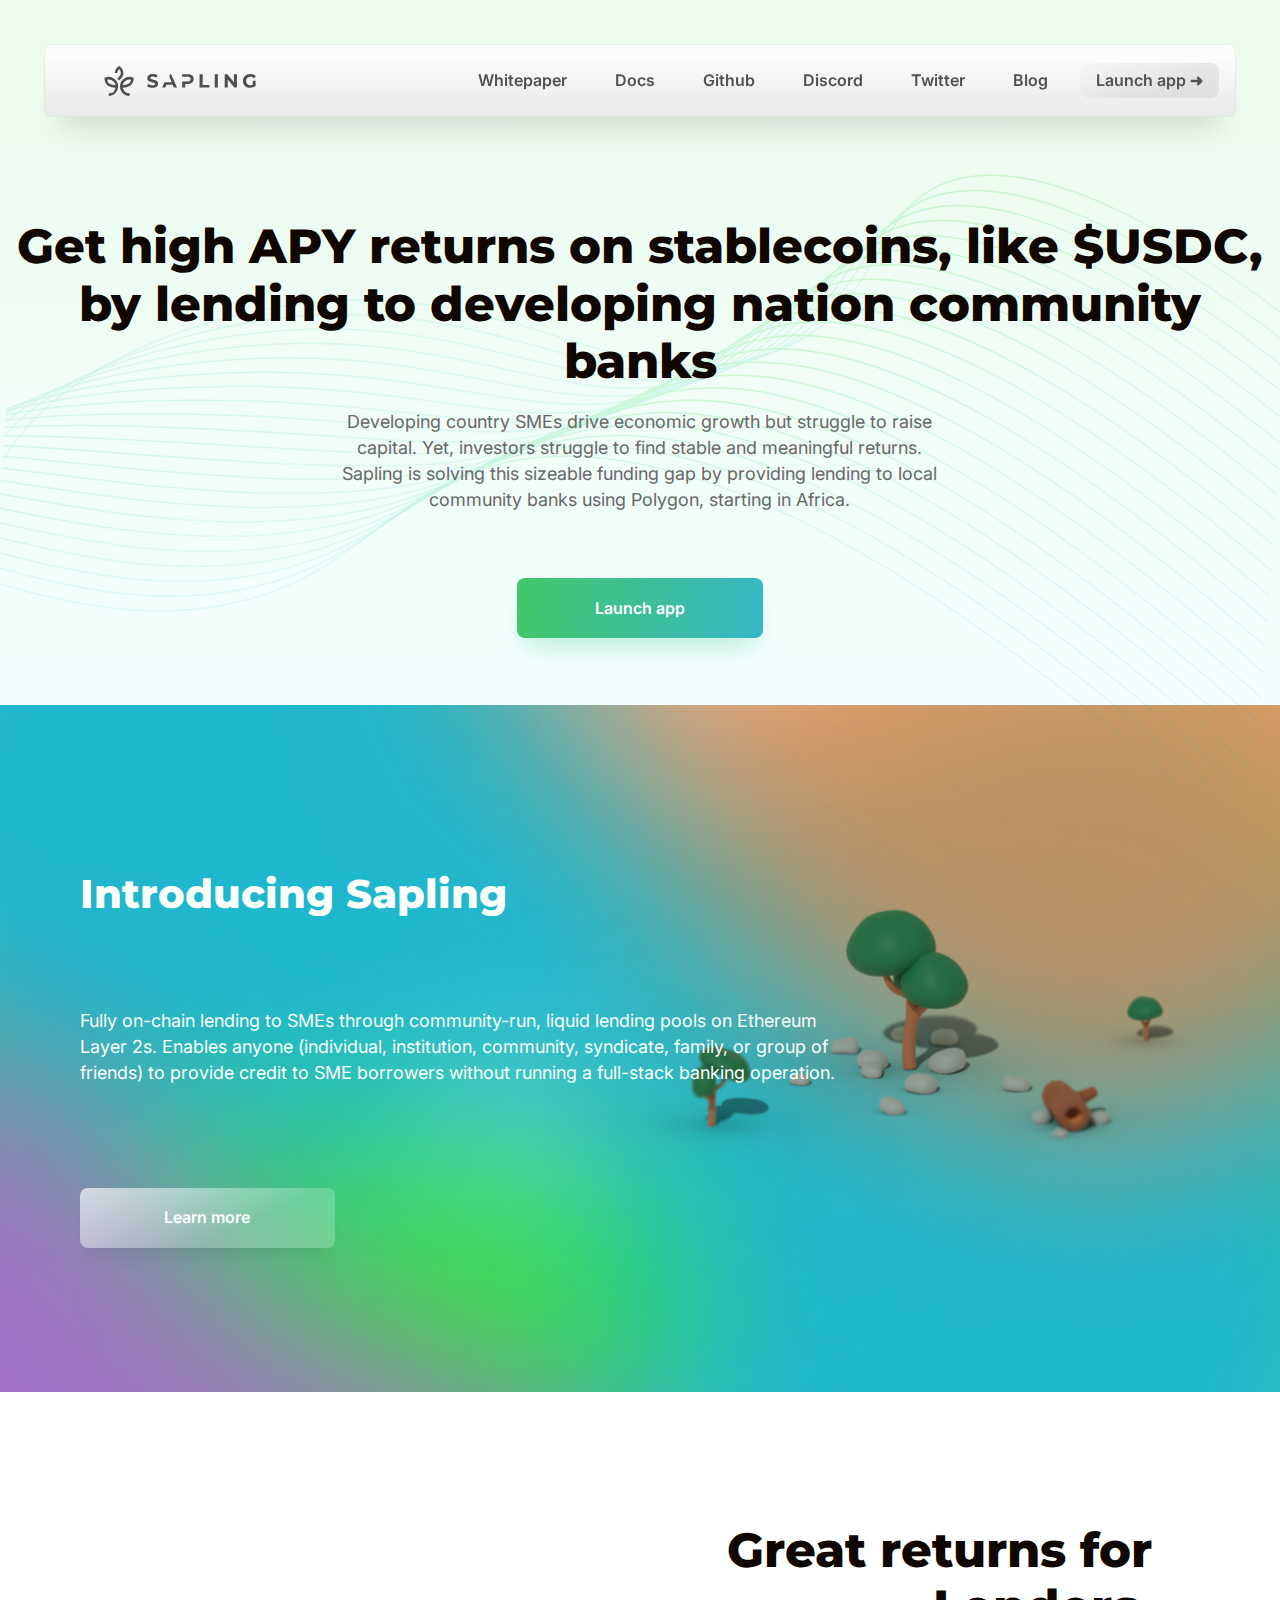
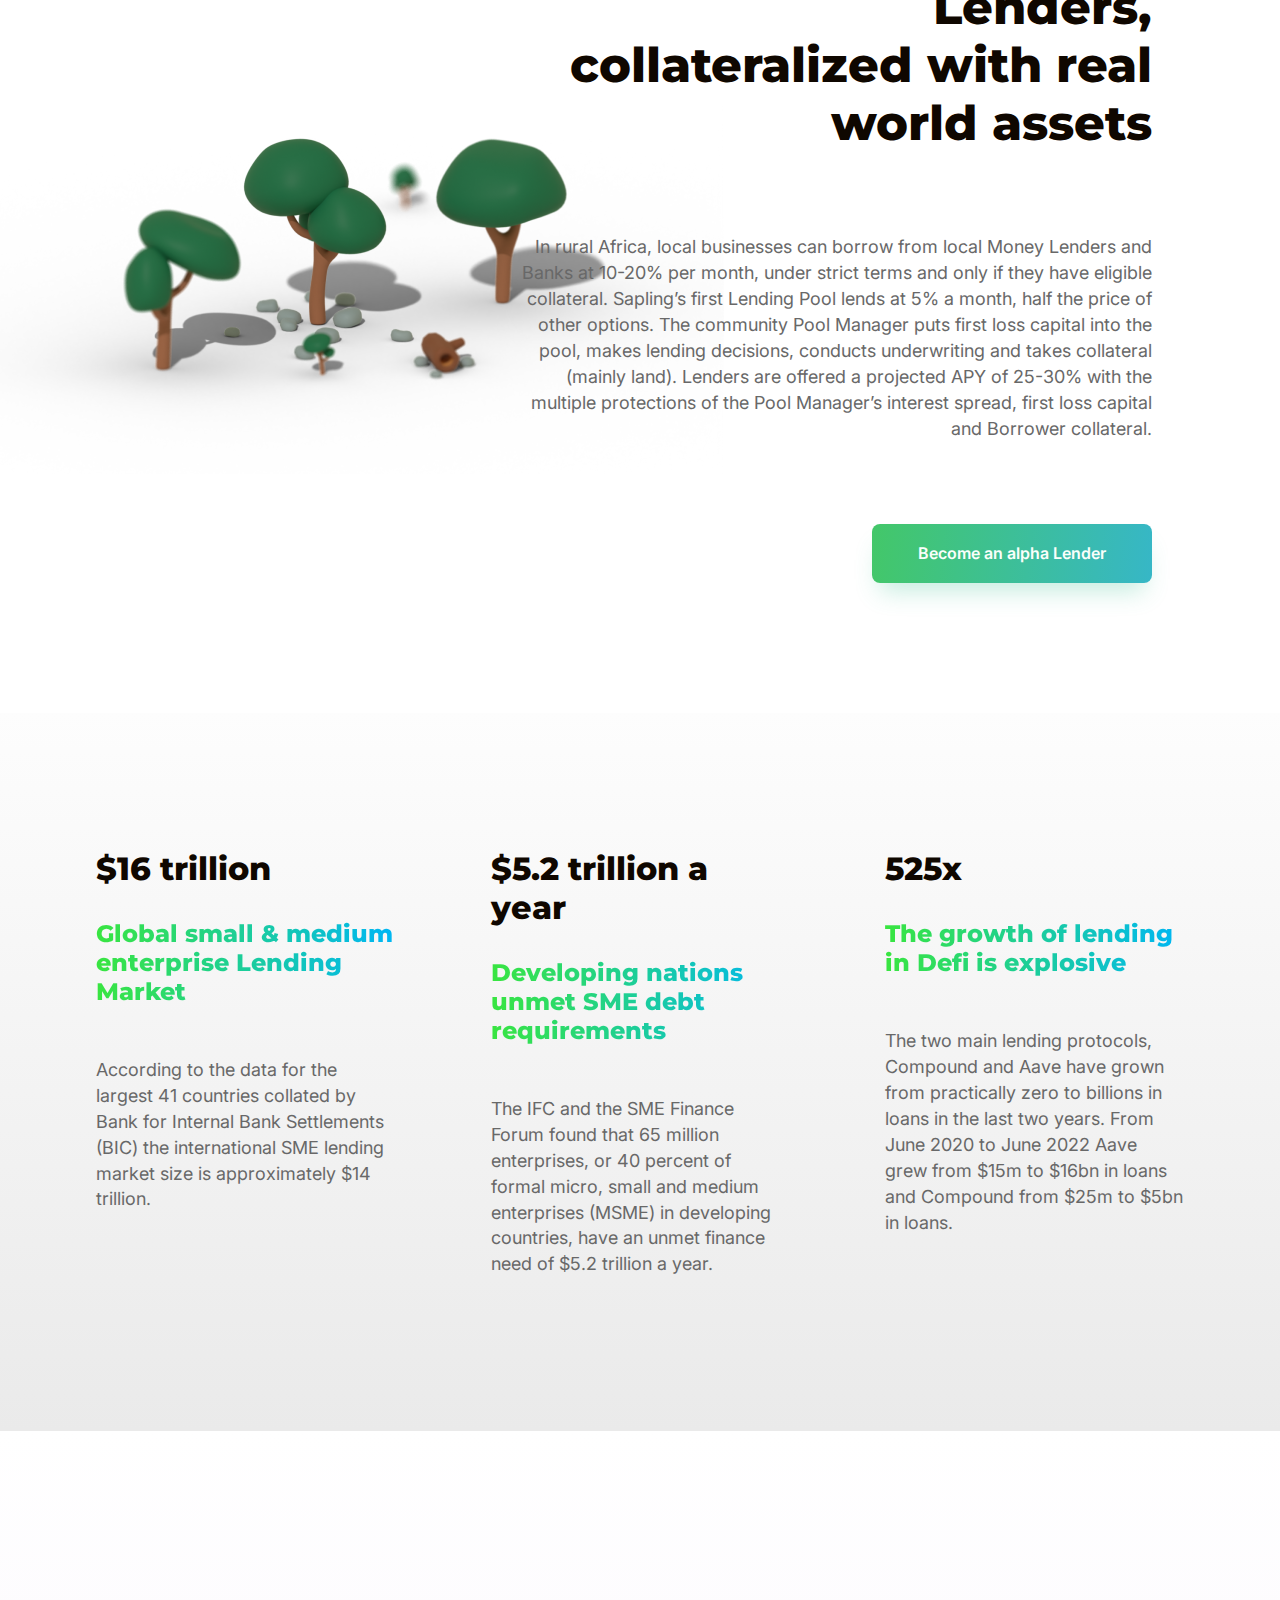
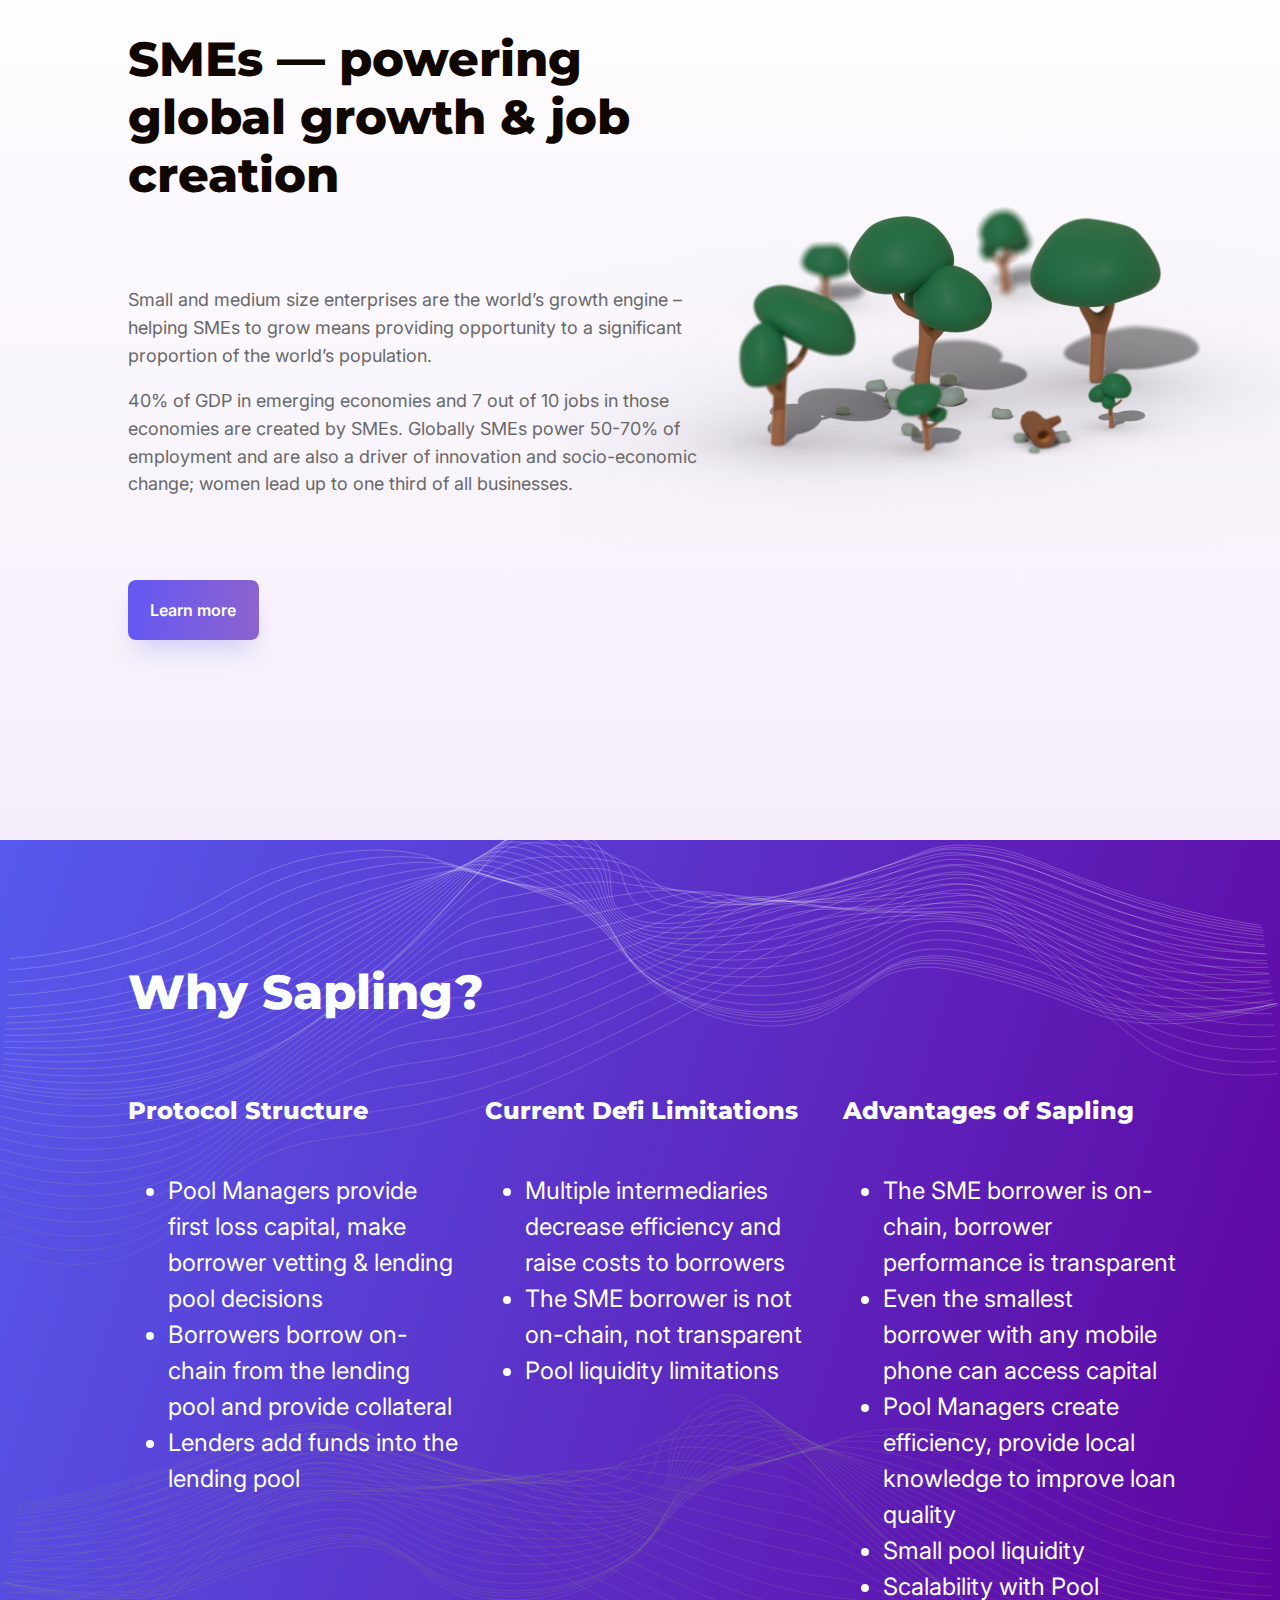
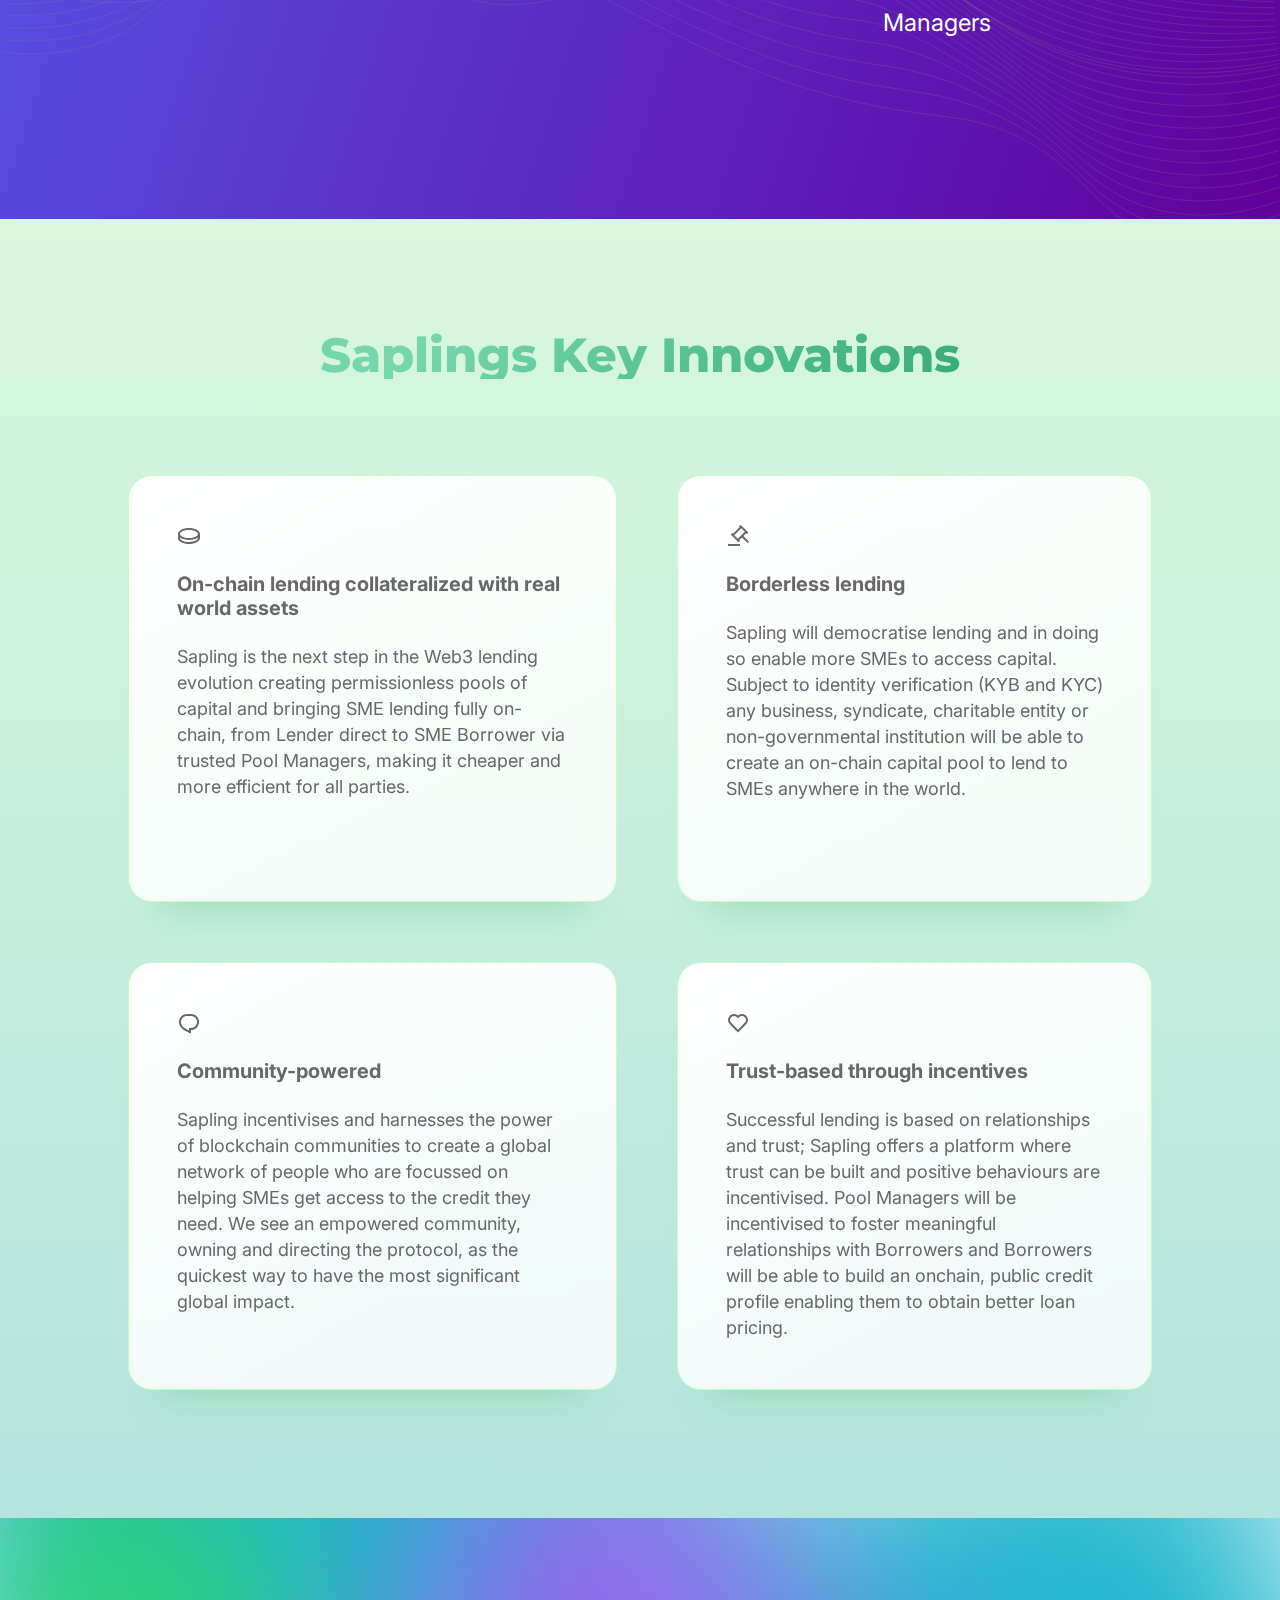
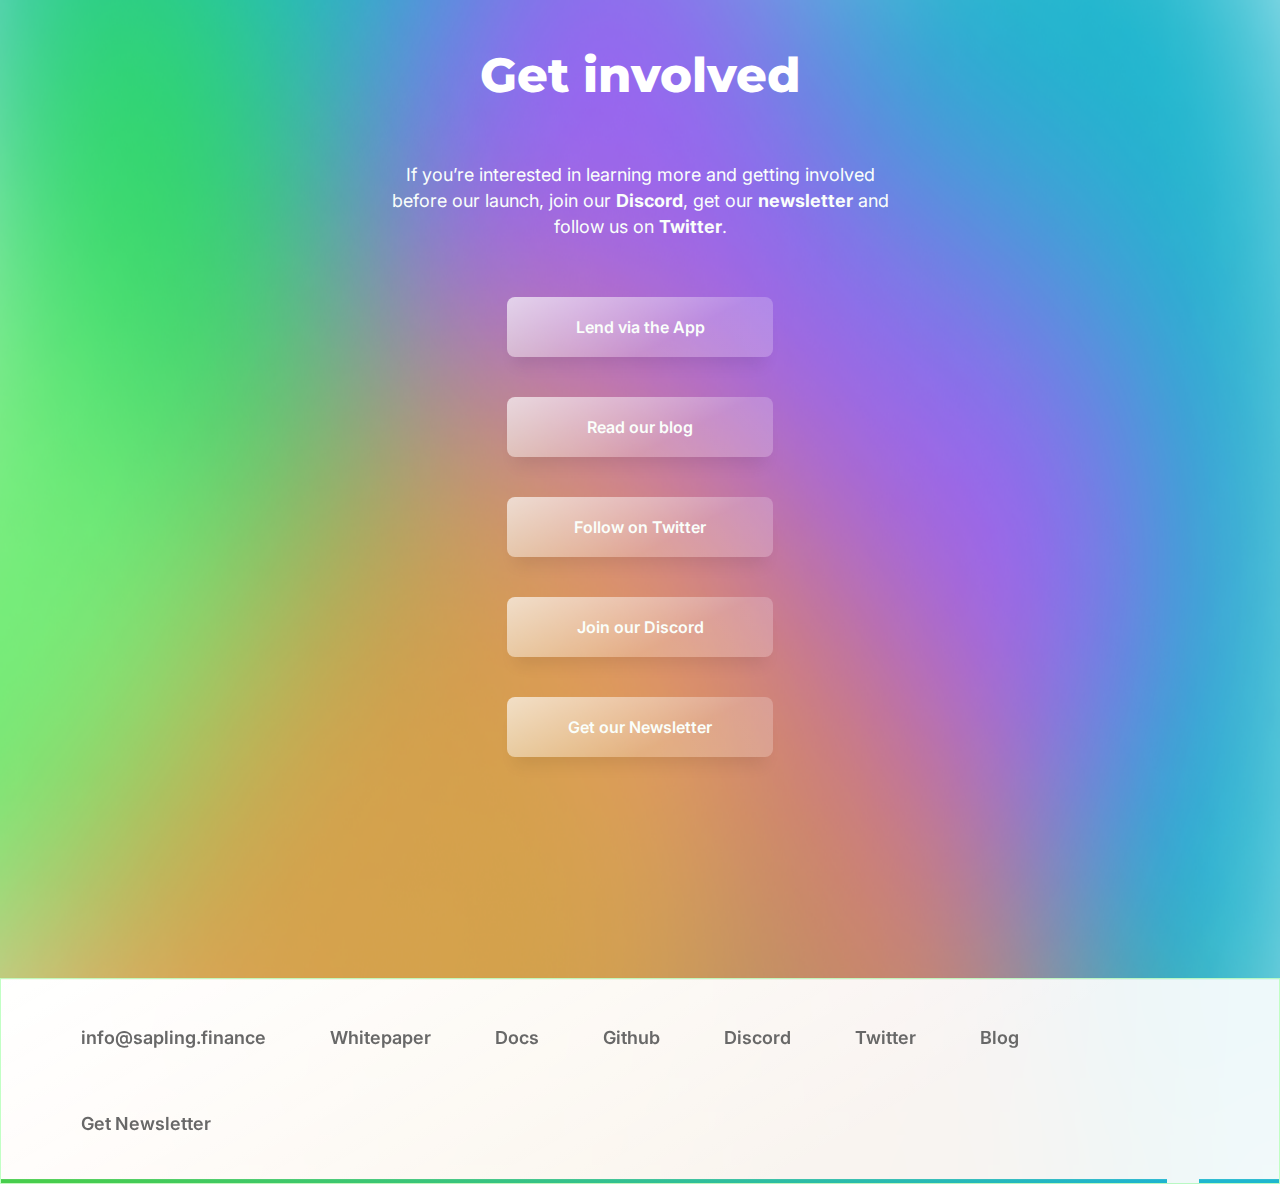
==== index.html @ c728d247 "header update" ====
<!DOCTYPE html>
<html lang="en">

<head>
    <meta charset="utf-8">
    <title>Sapling</title>

    <link rel="icon" type="image/png" sizes="16x16" href="favicon-16x16.png">
    <link rel="icon" type="image/png" sizes="32x32" href="favicon-32x32.png">
    <link rel="icon" type="image/png"  sizes="96x96" href="favicon-96x96.png">
    <link rel="apple-touch-icon" sizes="180x180" href="favicon-180x180.png">

    <meta name="viewport" content="width=device-width, initial-scale=1">

    <link rel="stylesheet" href="https://fonts.googleapis.com/css2?family=Inter:wght@400;500;600;700&family=Montserrat:wght@800&display=swap">
    <link rel="stylesheet" type="text/css" href="main.css?v=8">

    <script src="main.js"></script>
</head>

<body>
    <nav>
        <div>
            <div class="nav-logo">
                <svg class="logo-icon" width="35" height="36" viewBox="0 0 35 36" fill="none"
                    xmlns="http://www.w3.org/2000/svg">
                    <path
                        d="M19.8564 24.0559C19.8564 24.0559 25.1872 24.482 28.309 22.7619C32.3836 20.5167 32.5732 15.3308 32.5732 15.3308C30.8359 14.6667 27.5407 14.3181 24.5819 16.0873C22.1888 17.5182 19.8564 20.1056 19.8564 24.0559ZM19.8564 24.0559C20.1107 30.9936 25.1517 33.767 29.5207 33.6887M14.8217 24.0559C14.8217 24.0559 9.49091 24.482 6.36911 22.7619C2.2945 20.5167 2.10498 15.3308 2.10498 15.3308C3.84222 14.6667 7.13744 14.3181 10.0963 16.0873C12.4894 17.5182 14.8217 20.1056 14.8217 24.0559ZM14.8217 24.0559C14.579 30.6767 10.0963 33.6887 5.55705 33.672M13.9139 8.86629C13.9139 4.91358 17.3965 2.45801 17.3965 2.45801C17.3965 2.45801 20.6379 4.56575 20.79 8.86629C20.9164 12.4395 16.2604 16.4405 16.2604 16.4405"
                        stroke="#4F4F4F" stroke-width="2.96784" />
                </svg>
                <svg class="logo-text" width="109" height="14" viewBox="0 0 109 14" fill="none"
                    xmlns="http://www.w3.org/2000/svg">
                    <path
                        d="M5.43518 13.8081C9.24937 13.8081 11.0996 11.901 11.0996 9.673C11.0996 4.7713 3.33761 6.47211 3.33761 4.00861C3.33761 3.16611 4.04259 2.4793 5.87382 2.4793C7.05617 2.4793 8.33415 2.82231 9.57341 3.52809L10.5273 1.18235C9.28809 0.4007 7.57147 0 5.89278 0C2.09756 0 0.266345 1.88813 0.266345 4.16115C0.266345 9.11976 8.02908 7.40313 8.02908 9.9022C8.02908 10.7186 7.28537 11.3288 5.45415 11.3288C3.85213 11.3288 2.17423 10.7566 1.04879 9.94013L0 12.2637C1.18235 13.179 3.31865 13.8081 5.43518 13.8081Z"
                        fill="#4F4F4F" />
                    <path
                        d="M26.8685 13.5797H30.1112L24.141 0.228414H22.5959V3.26096L24.7132 8.37288H17.4594L15.1382 13.5797H18.3051L19.4874 10.7186H25.6861L26.8685 13.5797Z"
                        fill="#4F4F4F" />
                    <path
                        d="M40.9579 0.228414H35.1789V2.74644H40.7864C42.6745 2.74644 43.6284 3.60475 43.6284 5.0732C43.6284 6.52269 42.6745 7.38101 40.7864 7.38101H35.1789V13.5797H38.2683V9.89824H40.9579C44.5247 9.89824 46.7566 8.04884 46.7566 5.0732C46.7566 2.0786 44.5247 0.228414 40.9579 0.228414Z"
                        fill="#4F4F4F" />
                    <path d="M52.6257 13.5797H62.4093V11.0616H55.7151V0.229206H52.6257V13.5797Z" fill="#4F4F4F" />
                    <path d="M67.8216 13.5797H70.911V0.229206H67.8216V13.5797Z" fill="#4F4F4F" />
                    <path
                        d="M86.9463 0.229206V8.33415L80.309 0.229206H77.753V13.5797H80.8053V5.47391L87.4608 13.5797H89.9978V0.229206H86.9463Z"
                        fill="#4F4F4F" />
                    <path
                        d="M105.862 10.604C105.079 11.0237 104.297 11.1762 103.458 11.1762C100.902 11.1762 99.1286 9.4027 99.1286 6.90443C99.1286 4.36743 100.902 2.63184 103.496 2.63184C104.851 2.63184 105.975 3.1092 106.948 4.13902L108.932 2.30779C107.635 0.801403 105.69 0 103.344 0C99.0907 0 96.0012 2.88 96.0012 6.90443C96.0012 10.9281 99.0907 13.8081 103.287 13.8081C105.194 13.8081 107.215 13.2169 108.684 12.1104V6.69419H105.862V10.604Z"
                        fill="#4F4F4F" />
                </svg>
            </div>
            <a id="menu-button">
                <svg width="25" height="25" viewBox="0 0 25 25" fill="none" xmlns="http://www.w3.org/2000/svg">
                    <path
                        d="M3.02002 4.43286H21.02V6.43286H3.02002V4.43286ZM3.02002 11.4329H21.02V13.4329H3.02002V11.4329ZM3.02002 18.4329H21.02V20.4329H3.02002V18.4329Z"
                        fill="#4E4E4E" />
                </svg>
                <span id="menu-open-text">Menu</span>
                <span id="menu-close-text">Close</span>
            </a>
            <div id="nav-links">
                <a target="_blank" href="/whitepaper">Whitepaper</a>
                <a target="_blank" href="https://docs.sapling.finance/">Docs</a>
                <a target="_blank" href="https://github.com/saplingteam">Github</a>
                <a target="_blank" href="https://discord.gg/BPjRn2wn5F">Discord</a>
                <a target="_blank" href="https://twitter.com/saplingteam">Twitter</a>
                <a target="_blank" href="https://medium.com/saplingteam">Blog</a>
                <a class="icon-button app-button" target="_blank" href="https://app.sapling.finance">
                    <!-- <svg width="24" height="25" viewBox="0 0 24 25" fill="none" xmlns="http://www.w3.org/2000/svg">
                        <path
                            d="M6.5 12C5.90905 12 5.32389 11.8836 4.77792 11.6575C4.23196 11.4313 3.73588 11.0998 3.31802 10.682C2.90016 10.2641 2.56869 9.76804 2.34254 9.22208C2.1164 8.67611 2 8.09095 2 7.5C2 6.90905 2.1164 6.32389 2.34254 5.77792C2.56869 5.23196 2.90016 4.73588 3.31802 4.31802C3.73588 3.90016 4.23196 3.56869 4.77792 3.34254C5.32389 3.1164 5.90905 3 6.5 3C7.69347 3 8.83807 3.47411 9.68198 4.31802C10.5259 5.16193 11 6.30653 11 7.5C11 8.69347 10.5259 9.83807 9.68198 10.682C8.83807 11.5259 7.69347 12 6.5 12ZM7 22C5.80653 22 4.66193 21.5259 3.81802 20.682C2.97411 19.8381 2.5 18.6935 2.5 17.5C2.5 16.3065 2.97411 15.1619 3.81802 14.318C4.66193 13.4741 5.80653 13 7 13C8.19347 13 9.33807 13.4741 10.182 14.318C11.0259 15.1619 11.5 16.3065 11.5 17.5C11.5 18.6935 11.0259 19.8381 10.182 20.682C9.33807 21.5259 8.19347 22 7 22ZM17 12C16.4091 12 15.8239 11.8836 15.2779 11.6575C14.732 11.4313 14.2359 11.0998 13.818 10.682C13.4002 10.2641 13.0687 9.76804 12.8425 9.22208C12.6164 8.67611 12.5 8.09095 12.5 7.5C12.5 6.90905 12.6164 6.32389 12.8425 5.77792C13.0687 5.23196 13.4002 4.73588 13.818 4.31802C14.2359 3.90016 14.732 3.56869 15.2779 3.34254C15.8239 3.1164 16.4091 3 17 3C18.1935 3 19.3381 3.47411 20.182 4.31802C21.0259 5.16193 21.5 6.30653 21.5 7.5C21.5 8.69347 21.0259 9.83807 20.182 10.682C19.3381 11.5259 18.1935 12 17 12ZM17 22C15.8065 22 14.6619 21.5259 13.818 20.682C12.9741 19.8381 12.5 18.6935 12.5 17.5C12.5 16.3065 12.9741 15.1619 13.818 14.318C14.6619 13.4741 15.8065 13 17 13C18.1935 13 19.3381 13.4741 20.182 14.318C21.0259 15.1619 21.5 16.3065 21.5 17.5C21.5 18.6935 21.0259 19.8381 20.182 20.682C19.3381 21.5259 18.1935 22 17 22ZM6.5 10C7.16304 10 7.79893 9.73661 8.26777 9.26777C8.73661 8.79893 9 8.16304 9 7.5C9 6.83696 8.73661 6.20107 8.26777 5.73223C7.79893 5.26339 7.16304 5 6.5 5C5.83696 5 5.20107 5.26339 4.73223 5.73223C4.26339 6.20107 4 6.83696 4 7.5C4 8.16304 4.26339 8.79893 4.73223 9.26777C5.20107 9.73661 5.83696 10 6.5 10ZM7 20C7.66304 20 8.29893 19.7366 8.76777 19.2678C9.23661 18.7989 9.5 18.163 9.5 17.5C9.5 16.837 9.23661 16.2011 8.76777 15.7322C8.29893 15.2634 7.66304 15 7 15C6.33696 15 5.70107 15.2634 5.23223 15.7322C4.76339 16.2011 4.5 16.837 4.5 17.5C4.5 18.163 4.76339 18.7989 5.23223 19.2678C5.70107 19.7366 6.33696 20 7 20ZM17 10C17.663 10 18.2989 9.73661 18.7678 9.26777C19.2366 8.79893 19.5 8.16304 19.5 7.5C19.5 6.83696 19.2366 6.20107 18.7678 5.73223C18.2989 5.26339 17.663 5 17 5C16.337 5 15.7011 5.26339 15.2322 5.73223C14.7634 6.20107 14.5 6.83696 14.5 7.5C14.5 8.16304 14.7634 8.79893 15.2322 9.26777C15.7011 9.73661 16.337 10 17 10ZM17 20C17.663 20 18.2989 19.7366 18.7678 19.2678C19.2366 18.7989 19.5 18.163 19.5 17.5C19.5 16.837 19.2366 16.2011 18.7678 15.7322C18.2989 15.2634 17.663 15 17 15C16.337 15 15.7011 15.2634 15.2322 15.7322C14.7634 16.2011 14.5 16.837 14.5 17.5C14.5 18.163 14.7634 18.7989 15.2322 19.2678C15.7011 19.7366 16.337 20 17 20Z"
                            fill="#525252" />
                    </svg> -->
                    <span>Launch app ➜</span>
                </a>
            </div>
        </div>
        <div id="nav-links-mobile" class="mobile-hidden">
            <a target="_blank" href="/whitepaper">Whitepaper</a>
            <a target="_blank" href="https://docs.sapling.finance/">Docs</a>
            <a target="_blank" href="https://github.com/saplingteam">Github</a>
            <a target="_blank" href="https://discord.gg/BPjRn2wn5F">Discord</a>
            <a target="_blank" href="https://twitter.com/saplingteam">Twitter</a>
            <a target="_blank" href="https://medium.com/saplingteam">Blog</a>
            <a class="icon-button app-button" target="_blank" href="https://app.sapling.finance">
                <!-- <svg width="24" height="25" viewBox="0 0 24 25" fill="none" xmlns="http://www.w3.org/2000/svg">
                    <path
                        d="M6.5 12C5.90905 12 5.32389 11.8836 4.77792 11.6575C4.23196 11.4313 3.73588 11.0998 3.31802 10.682C2.90016 10.2641 2.56869 9.76804 2.34254 9.22208C2.1164 8.67611 2 8.09095 2 7.5C2 6.90905 2.1164 6.32389 2.34254 5.77792C2.56869 5.23196 2.90016 4.73588 3.31802 4.31802C3.73588 3.90016 4.23196 3.56869 4.77792 3.34254C5.32389 3.1164 5.90905 3 6.5 3C7.69347 3 8.83807 3.47411 9.68198 4.31802C10.5259 5.16193 11 6.30653 11 7.5C11 8.69347 10.5259 9.83807 9.68198 10.682C8.83807 11.5259 7.69347 12 6.5 12ZM7 22C5.80653 22 4.66193 21.5259 3.81802 20.682C2.97411 19.8381 2.5 18.6935 2.5 17.5C2.5 16.3065 2.97411 15.1619 3.81802 14.318C4.66193 13.4741 5.80653 13 7 13C8.19347 13 9.33807 13.4741 10.182 14.318C11.0259 15.1619 11.5 16.3065 11.5 17.5C11.5 18.6935 11.0259 19.8381 10.182 20.682C9.33807 21.5259 8.19347 22 7 22ZM17 12C16.4091 12 15.8239 11.8836 15.2779 11.6575C14.732 11.4313 14.2359 11.0998 13.818 10.682C13.4002 10.2641 13.0687 9.76804 12.8425 9.22208C12.6164 8.67611 12.5 8.09095 12.5 7.5C12.5 6.90905 12.6164 6.32389 12.8425 5.77792C13.0687 5.23196 13.4002 4.73588 13.818 4.31802C14.2359 3.90016 14.732 3.56869 15.2779 3.34254C15.8239 3.1164 16.4091 3 17 3C18.1935 3 19.3381 3.47411 20.182 4.31802C21.0259 5.16193 21.5 6.30653 21.5 7.5C21.5 8.69347 21.0259 9.83807 20.182 10.682C19.3381 11.5259 18.1935 12 17 12ZM17 22C15.8065 22 14.6619 21.5259 13.818 20.682C12.9741 19.8381 12.5 18.6935 12.5 17.5C12.5 16.3065 12.9741 15.1619 13.818 14.318C14.6619 13.4741 15.8065 13 17 13C18.1935 13 19.3381 13.4741 20.182 14.318C21.0259 15.1619 21.5 16.3065 21.5 17.5C21.5 18.6935 21.0259 19.8381 20.182 20.682C19.3381 21.5259 18.1935 22 17 22ZM6.5 10C7.16304 10 7.79893 9.73661 8.26777 9.26777C8.73661 8.79893 9 8.16304 9 7.5C9 6.83696 8.73661 6.20107 8.26777 5.73223C7.79893 5.26339 7.16304 5 6.5 5C5.83696 5 5.20107 5.26339 4.73223 5.73223C4.26339 6.20107 4 6.83696 4 7.5C4 8.16304 4.26339 8.79893 4.73223 9.26777C5.20107 9.73661 5.83696 10 6.5 10ZM7 20C7.66304 20 8.29893 19.7366 8.76777 19.2678C9.23661 18.7989 9.5 18.163 9.5 17.5C9.5 16.837 9.23661 16.2011 8.76777 15.7322C8.29893 15.2634 7.66304 15 7 15C6.33696 15 5.70107 15.2634 5.23223 15.7322C4.76339 16.2011 4.5 16.837 4.5 17.5C4.5 18.163 4.76339 18.7989 5.23223 19.2678C5.70107 19.7366 6.33696 20 7 20ZM17 10C17.663 10 18.2989 9.73661 18.7678 9.26777C19.2366 8.79893 19.5 8.16304 19.5 7.5C19.5 6.83696 19.2366 6.20107 18.7678 5.73223C18.2989 5.26339 17.663 5 17 5C16.337 5 15.7011 5.26339 15.2322 5.73223C14.7634 6.20107 14.5 6.83696 14.5 7.5C14.5 8.16304 14.7634 8.79893 15.2322 9.26777C15.7011 9.73661 16.337 10 17 10ZM17 20C17.663 20 18.2989 19.7366 18.7678 19.2678C19.2366 18.7989 19.5 18.163 19.5 17.5C19.5 16.837 19.2366 16.2011 18.7678 15.7322C18.2989 15.2634 17.663 15 17 15C16.337 15 15.7011 15.2634 15.2322 15.7322C14.7634 16.2011 14.5 16.837 14.5 17.5C14.5 18.163 14.7634 18.7989 15.2322 19.2678C15.7011 19.7366 16.337 20 17 20Z"
                        fill="#525252" />
                </svg> -->

                <span>Launch app ➜</span>
            </a>
        </div>
        </div>
    </nav>

    <header class="full-width">
        <div class="background">
            <div class="item1">
                <svg width="100%" viewBox="0 0 1512 756" fill="none" xmlns="http://www.w3.org/2000/svg">
                    <g opacity="0.2">
                        <path d="M-10.0427 439.842C-42.1054 283.277 180.886 172.694 376.798 165.707C602.572 157.674 737.842 289.178 893.643 240.127C1035.84 195.41 995.798 62.965 1102.87 36.8805C1201.27 12.9126 1398.03 85.0555 1820.59 467.506" stroke="url(#paint0_linear_196_355)" stroke-width="1.84577" stroke-miterlimit="10"/>
                        <path d="M1805.71 485.082C1388.56 108.185 1190.54 32.9684 1089.32 53.4726C1014.34 68.7603 1007.69 134.278 964.322 187.248C942.97 214.47 911.926 235.139 873.979 247.398C749.714 287.646 640.064 216.272 481.714 190.776C441.316 184.183 401.276 181.357 362.418 182.357C164.777 186.898 -60.2067 284.228 -34.2425 435.33" stroke="url(#paint1_linear_196_355)" stroke-width="1.84577" stroke-miterlimit="10"/>
                        <path d="M1790.72 502.592C1379.05 131.277 1179.89 53.0028 1076.09 70.053C999.789 82.5921 990.184 145.136 945.74 195.566C923.299 221.894 892.136 242.088 854.626 254.606C732.545 295.326 625.707 231.404 467.407 207.433C427.153 201.275 387.253 198.432 348.345 198.948C149.134 201.543 -78.0236 285.064 -58.1831 430.693" stroke="url(#paint2_linear_196_355)" stroke-width="1.84577" stroke-miterlimit="10"/>
                        <path d="M1775.77 520.041C1369.68 154.394 1169.29 73.0965 1062.75 86.6184C985.09 96.4656 972.637 155.977 927.031 203.895C903.565 229.312 872.316 249.039 835.276 261.819C715.253 303.017 611.507 246.509 453.11 224.098C412.958 218.306 373.144 215.419 334.159 215.472C133.305 215.826 -95.9118 285.831 -82.1941 425.985" stroke="url(#paint3_linear_196_355)" stroke-width="1.84577" stroke-miterlimit="10"/>
                        <path d="M1760.81 537.603C1360.19 177.489 1158.74 93.2218 1049.37 103.221C970.457 110.399 954.999 166.882 908.235 212.206C883.728 236.724 852.333 256.007 815.695 269.047C697.74 310.722 597.003 261.662 438.444 240.79C398.499 235.436 358.869 232.538 319.905 232.121C117.386 230.237 -113.866 286.755 -106.3 421.429" stroke="url(#paint4_linear_196_355)" stroke-width="1.84577" stroke-miterlimit="10"/>
                        <path d="M1745.98 555.085C1350.78 200.588 1147.18 110.766 1036.04 119.813C956.682 126.196 937.366 177.615 889.593 220.555C864.047 244.131 832.511 262.969 796.298 276.282C680.417 318.434 582.759 276.822 424.282 257.51C384.491 252.524 344.983 249.59 306.004 248.725C101.795 244.5 -131.446 287.614 -129.987 416.827" stroke="url(#paint5_linear_196_355)" stroke-width="1.84577" stroke-miterlimit="10"/>
                        <path d="M1730.85 572.566C1341.33 223.714 1137.8 133.695 1022.68 136.277C941.506 138.44 919.725 188.52 870.927 228.94C844.38 251.564 812.702 269.966 776.914 283.551C663.112 326.179 568.431 291.993 410.009 274.243C370.384 269.66 331.002 266.707 292.018 265.398C86.166 258.942 -149.126 288.468 -153.75 412.271" stroke="url(#paint6_linear_196_355)" stroke-width="1.84577" stroke-miterlimit="10"/>
                        <path d="M1715.88 590.041C1331.98 246.808 1127.32 153.784 1009.42 153.038C927.026 152.425 901.945 199.189 852.256 237.275C824.727 258.927 792.888 276.885 757.504 290.717C645.822 333.846 554.137 307.137 395.709 290.87C358.858 287.119 319.732 283.691 277.994 281.937C70.4369 273.172 -166.765 289.409 -177.522 407.67" stroke="url(#paint7_linear_196_355)" stroke-width="1.84577" stroke-miterlimit="10"/>
                        <path d="M1700.92 607.484C1322.51 269.939 1116.99 174.185 996.167 169.604C912.62 166.461 884.211 209.909 833.585 245.608C805.073 266.275 773.068 283.824 738.103 297.961C628.511 341.563 539.864 322.25 381.462 307.605C344.582 304.186 305.581 300.81 264.002 298.59C55.0567 287.535 -184.243 290.365 -201.115 403.104" stroke="url(#paint8_linear_196_355)" stroke-width="1.84577" stroke-miterlimit="10"/>
                        <path d="M1685.92 624.896C1313.09 293.038 1106.64 194.533 982.938 186.309C898.283 180.664 866.349 220.697 815.116 254.021C785.665 273.692 753.503 290.84 718.971 305.282C611.438 349.36 525.818 337.493 367.408 324.282C330.658 321.187 291.636 317.817 250.227 315.156C39.3698 301.702 -201.749 291.176 -224.713 398.448" stroke="url(#paint9_linear_196_355)" stroke-width="1.84577" stroke-miterlimit="10"/>
                        <path d="M1670.96 642.306C1303.72 316.134 1096.34 214.946 969.81 202.946C884.065 194.829 848.719 231.388 796.669 262.457C766.274 281.091 733.928 297.829 699.818 312.573C594.417 357.121 511.821 352.671 353.483 341.166C316.727 338.458 277.805 335.061 236.611 331.987C24.0821 316.13 -218.915 292.317 -248.036 394.096" stroke="url(#paint10_linear_196_355)" stroke-width="1.84577" stroke-miterlimit="10"/>
                        <path d="M1655.99 659.699C1294.33 339.254 1085.99 235.367 956.549 219.601C869.695 209.043 830.891 242.078 778.154 270.887C747.834 287.435 716.706 304.158 680.583 319.887C577.277 364.878 497.729 367.895 339.444 357.934C302.738 355.583 263.886 352.161 222.812 348.679C8.62414 330.426 -236.272 293.342 -271.439 389.651" stroke="url(#paint11_linear_196_355)" stroke-width="1.84577" stroke-miterlimit="10"/>
                        <path d="M1641.02 677.066C1284.99 362.451 1075.92 255.839 943.436 236.293C855.471 223.273 813.098 252.737 759.732 279.338C728.242 295.04 696.878 311.335 661.481 327.219C560.318 372.759 483.806 383.102 325.566 374.717C288.923 372.75 250.111 369.306 209.311 365.383C-6.50745 344.685 -253.299 294.402 -294.534 385.242" stroke="url(#paint12_linear_196_355)" stroke-width="1.84577" stroke-miterlimit="10"/>
                        <path d="M1626.11 694.41C1275.62 385.452 1065.53 276.36 930.356 252.997C841.317 237.599 795.341 263.388 741.369 287.837C708.662 302.642 677.105 318.535 642.574 334.594C543.469 380.522 470.1 398.37 311.788 391.568C275.159 389.933 236.454 386.465 195.853 382.159C-21.6321 358.971 -270.275 295.507 -317.568 380.881" stroke="url(#paint13_linear_196_355)" stroke-width="1.84577" stroke-miterlimit="10"/>
                        <path d="M1611.03 711.701C1266.27 408.527 1055.42 296.932 917.282 269.694C827.134 251.898 777.587 273.989 723.09 296.311C689.16 310.192 657.371 325.74 623.477 341.957C526.564 388.346 456.18 413.589 298.1 408.359C259.865 406.772 221.259 403.582 182.435 398.802C-36.58 373.264 -287.15 296.73 -340.423 376.555" stroke="url(#paint14_linear_196_355)" stroke-width="1.84577" stroke-miterlimit="10"/>
                        <path d="M1596.05 728.982C1256.94 431.618 1045.05 317.44 904.384 286.401C813.148 266.241 759.986 284.585 704.831 304.844C669.674 317.776 637.721 332.975 604.604 349.37C509.797 396.223 442.51 428.873 284.606 425.193C246.584 424.017 208.073 420.829 169.313 415.649C-51.4338 387.428 -303.683 297.949 -363.153 372.213" stroke="url(#paint15_linear_196_355)" stroke-width="1.84577" stroke-miterlimit="10"/>
                        <path d="M1581.07 746.229C1247.65 454.668 1034.8 338.141 891.324 303.136C799.093 280.669 742.255 295.169 686.713 313.381C650.325 325.339 618.243 340.27 585.865 356.817C493.238 404.127 428.984 444.149 271.127 442.055C233.31 441.255 194.884 438.042 156.19 432.446C-66.0039 401.815 -320.096 299.268 -385.549 368.156" stroke="url(#paint16_linear_196_355)" stroke-width="1.84577" stroke-miterlimit="10"/>
                        <path d="M1565.95 762.581C1238.95 477.758 1025.84 359.047 879.861 320.368C786.708 295.663 726.506 306.307 670.695 322.561C633.054 333.499 601.049 348.146 569.529 364.855C479.346 412.523 418.449 459.918 261.17 459.504C223.668 459.086 185.431 455.88 146.918 449.923C-76.208 416.963 -331.483 301.853 -402.663 365.205" stroke="url(#paint17_linear_196_355)" stroke-width="1.84577" stroke-miterlimit="10"/>
                        <path d="M1550.86 778.916C1230.34 500.51 1016.79 379.922 868.531 337.61C774.565 310.73 711.012 317.493 654.911 331.884C616.287 341.881 584.095 356.207 553.491 373.048C465.801 421.18 408.204 475.804 251.547 476.98C214.372 476.943 176.327 473.741 138.007 467.425C-85.9996 432.123 -342.527 304.65 -419.253 362.427" stroke="url(#paint18_linear_196_355)" stroke-width="1.84577" stroke-miterlimit="10"/>
                        <path d="M1535.76 795.265C1221.52 523.324 1007.76 400.703 857.248 354.583C762.415 325.511 695.553 328.365 639.153 340.854C599.374 349.684 567.281 363.922 537.518 380.952C452.333 429.497 398.053 491.341 242.071 494.229C205.232 494.583 167.378 491.385 129.258 484.697C-95.5805 446.978 -353.094 307.064 -435.58 359.461" stroke="url(#paint19_linear_196_355)" stroke-width="1.84577" stroke-miterlimit="10"/>
                        <path d="M1520.61 811.628C1212.8 546.035 998.798 421.521 846.131 371.545C750.494 340.334 680.359 339.249 623.692 349.925C582.781 357.622 550.706 371.725 521.803 388.838C439.059 437.826 388.103 506.889 232.812 511.396C196.298 512.111 158.624 508.914 120.703 501.881C-104.867 461.524 -363.495 309.604 -451.644 356.555" stroke="url(#paint20_linear_196_355)" stroke-width="1.84577" stroke-miterlimit="10"/>
                        <path d="M1505.54 828.053C1016.39 407.111 756.464 335.729 608.028 358.962C445.988 384.32 432.059 520.265 223.419 528.584C-21.344 538.315 -358.161 305.024 -467.664 353.659" stroke="url(#paint21_linear_196_355)" stroke-width="1.84577" stroke-miterlimit="10"/>
                    </g>
                    <defs>
                        <linearGradient id="paint0_linear_196_355" x1="754.798" y1="50.2349" x2="776.186" y2="515.515"
                            gradientUnits="userSpaceOnUse">
                            <stop stop-color="#39E540" />
                            <stop offset="0.270833" stop-color="#1FB7CD" stop-opacity="0.47" />
                        </linearGradient>
                        <linearGradient id="paint1_linear_196_355" x1="739.315" y1="67.7942" x2="760.734" y2="533.174"
                            gradientUnits="userSpaceOnUse">
                            <stop stop-color="#39E540" />
                            <stop offset="0.270833" stop-color="#1FB7CD" stop-opacity="0.47" />
                        </linearGradient>
                        <linearGradient id="paint2_linear_196_355" x1="723.934" y1="85.17" x2="745.359" y2="550.701"
                            gradientUnits="userSpaceOnUse">
                            <stop stop-color="#39E540" />
                            <stop offset="0.270833" stop-color="#1FB7CD" stop-opacity="0.47" />
                        </linearGradient>
                        <linearGradient id="paint3_linear_196_355" x1="708.491" y1="102.376" x2="729.929" y2="568.175"
                            gradientUnits="userSpaceOnUse">
                            <stop stop-color="#39E540" />
                            <stop offset="0.270833" stop-color="#1FB7CD" stop-opacity="0.47" />
                        </linearGradient>
                        <linearGradient id="paint4_linear_196_355" x1="692.892" y1="119.449" x2="714.363" y2="585.783"
                            gradientUnits="userSpaceOnUse">
                            <stop stop-color="#39E540" />
                            <stop offset="0.270833" stop-color="#1FB7CD" stop-opacity="0.47" />
                        </linearGradient>
                        <linearGradient id="paint5_linear_196_355" x1="677.476" y1="136.223" x2="698.998" y2="603.324"
                            gradientUnits="userSpaceOnUse">
                            <stop stop-color="#39E540" />
                            <stop offset="0.270833" stop-color="#1FB7CD" stop-opacity="0.47" />
                        </linearGradient>
                        <linearGradient id="paint6_linear_196_355" x1="661.81" y1="152.882" x2="683.391" y2="620.87"
                            gradientUnits="userSpaceOnUse">
                            <stop stop-color="#39E540" />
                            <stop offset="0.270833" stop-color="#1FB7CD" stop-opacity="0.47" />
                        </linearGradient>
                        <linearGradient id="paint7_linear_196_355" x1="646.223" y1="169.505" x2="667.867" y2="638.415"
                            gradientUnits="userSpaceOnUse">
                            <stop stop-color="#39E540" />
                            <stop offset="0.270833" stop-color="#1FB7CD" stop-opacity="0.47" />
                        </linearGradient>
                        <linearGradient id="paint8_linear_196_355" x1="630.569" y1="185.732" x2="652.304" y2="655.954"
                            gradientUnits="userSpaceOnUse">
                            <stop stop-color="#39E540" />
                            <stop offset="0.270833" stop-color="#1FB7CD" stop-opacity="0.47" />
                        </linearGradient>
                        <linearGradient id="paint9_linear_196_355" x1="614.878" y1="201.861" x2="636.709" y2="673.466"
                            gradientUnits="userSpaceOnUse">
                            <stop stop-color="#39E540" />
                            <stop offset="0.270833" stop-color="#1FB7CD" stop-opacity="0.47" />
                        </linearGradient>
                        <linearGradient id="paint10_linear_196_355" x1="599.161" y1="217.675" x2="621.114" y2="690.998"
                            gradientUnits="userSpaceOnUse">
                            <stop stop-color="#39E540" />
                            <stop offset="0.270833" stop-color="#1FB7CD" stop-opacity="0.47" />
                        </linearGradient>
                        <linearGradient id="paint11_linear_196_355" x1="583.323" y1="233.225" x2="605.415" y2="708.53"
                            gradientUnits="userSpaceOnUse">
                            <stop stop-color="#39E540" />
                            <stop offset="0.270833" stop-color="#1FB7CD" stop-opacity="0.47" />
                        </linearGradient>
                        <linearGradient id="paint12_linear_196_355" x1="567.521" y1="248.477" x2="589.776" y2="726.055"
                            gradientUnits="userSpaceOnUse">
                            <stop stop-color="#39E540" />
                            <stop offset="0.270833" stop-color="#1FB7CD" stop-opacity="0.47" />
                        </linearGradient>
                        <linearGradient id="paint13_linear_196_355" x1="551.654" y1="263.411" x2="574.095" y2="743.576"
                            gradientUnits="userSpaceOnUse">
                            <stop stop-color="#39E540" />
                            <stop offset="0.270833" stop-color="#1FB7CD" stop-opacity="0.47" />
                        </linearGradient>
                        <linearGradient id="paint14_linear_196_355" x1="535.625" y1="277.913" x2="558.283" y2="761.069"
                            gradientUnits="userSpaceOnUse">
                            <stop stop-color="#39E540" />
                            <stop offset="0.270833" stop-color="#1FB7CD" stop-opacity="0.47" />
                        </linearGradient>
                        <linearGradient id="paint15_linear_196_355" x1="519.546" y1="291.973" x2="542.454" y2="778.582"
                            gradientUnits="userSpaceOnUse">
                            <stop stop-color="#39E540" />
                            <stop offset="0.270833" stop-color="#1FB7CD" stop-opacity="0.47" />
                        </linearGradient>
                        <linearGradient id="paint16_linear_196_355" x1="503.393" y1="305.533" x2="526.589" y2="796.09"
                            gradientUnits="userSpaceOnUse">
                            <stop stop-color="#39E540" />
                            <stop offset="0.270833" stop-color="#1FB7CD" stop-opacity="0.47" />
                        </linearGradient>
                        <linearGradient id="paint17_linear_196_355" x1="484.922" y1="306.722" x2="509.325" y2="813.463"
                            gradientUnits="userSpaceOnUse">
                            <stop stop-color="#39E540" />
                            <stop offset="0.270833" stop-color="#1FB7CD" stop-opacity="0.47" />
                        </linearGradient>
                        <linearGradient id="paint18_linear_196_355" x1="466.286" y1="306.788" x2="491.991" y2="830.854"
                            gradientUnits="userSpaceOnUse">
                            <stop stop-color="#39E540" />
                            <stop offset="0.270833" stop-color="#1FB7CD" stop-opacity="0.47" />
                        </linearGradient>
                        <linearGradient id="paint19_linear_196_355" x1="447.519" y1="306.04" x2="474.603" y2="848.269"
                            gradientUnits="userSpaceOnUse">
                            <stop stop-color="#39E540" />
                            <stop offset="0.270833" stop-color="#1FB7CD" stop-opacity="0.47" />
                        </linearGradient>
                        <linearGradient id="paint20_linear_196_355" x1="428.721" y1="304.892" x2="457.229" y2="865.684"
                            gradientUnits="userSpaceOnUse">
                            <stop stop-color="#39E540" />
                            <stop offset="0.270833" stop-color="#1FB7CD" stop-opacity="0.47" />
                        </linearGradient>
                        <linearGradient id="paint21_linear_196_355" x1="409.839" y1="303.337" x2="439.817" y2="883.153"
                            gradientUnits="userSpaceOnUse">
                            <stop stop-color="#39E540" />
                            <stop offset="0.270833" stop-color="#1FB7CD" stop-opacity="0.47" />
                        </linearGradient>
                    </defs>
                </svg>
            </div>
        </div>
        <article>
            <div>
                <h1>
                    Get high APY returns on stablecoins, like $USDC,
                    <br>by lending to developing nation community banks
                </h1>
                <p>
                    Developing country SMEs drive economic growth but struggle to raise capital. Yet, investors 
                    struggle to find stable and meaningful returns. Sapling is solving this sizeable funding gap 
                    by providing lending to local community banks using Polygon, starting in Africa.
                </p>
            </div>
            <div class="button-group">
                <a target="_blank" href="https://app.sapling.finance">
                    Launch app
                </a>
            </div>
        </article>
    </header>

    <section id="section0" class="full-width">
        <article>
            <div>
                <h1>Introducing Sapling</h1>
                <p class="e6_1415">
                    Fully on-chain lending to SMEs through community-run, liquid lending pools on Ethereum Layer 2s. Enables anyone 
                    (individual, institution, community, syndicate, family, or group of friends) to provide credit to SME borrowers 
                    without running a full-stack banking operation.
                </p>
            </div>
            <a target="_blank" href="https://medium.com/saplingteam/why-were-building-sapling-ea3f3f46486e">
                Learn more
            </a>
        </article>
    </section>

    <section id="section5" class="full-width">
        <article>
            <h1>Great returns for Lenders,<br>collateralized with real world assets</h1>
            <p>
                In rural Africa, local businesses can borrow from local Money Lenders and Banks at 10-20% per month, under strict 
                terms and only if they have eligible collateral. Sapling’s first Lending Pool lends at 5% a month, half the price 
                of other options. The community Pool Manager puts first loss capital into the pool, makes lending decisions, 
                conducts underwriting and takes collateral (mainly land). Lenders are offered a projected APY of 25-30% with the 
                multiple protections of the Pool Manager’s interest spread, first loss capital and Borrower collateral.
            </p>
            <a target="_blank" href="https://app.sapling.finance">Become an alpha Lender</a>
        </article>
    </section>

    <section id="section3" class="full-width">
        <article>
            <h1>$16 trillion</h1>
            <h2>Global small & medium enterprise Lending Market</h2>
            <p>
                According to the data for the largest 41 countries collated by Bank for Internal Bank Settlements (BIC) 
                the international SME lending market size is approximately $14 trillion.
            </p>
        </article>

        <article>
            <h1>$5.2 trillion a year</h1>
            <h2>Developing nations unmet SME debt requirements</h2>
            <p>
                The IFC and the SME Finance Forum found that 65 million enterprises, or 40 percent of formal micro,
                small
                and medium enterprises (MSME) in developing countries, have an unmet finance need of $5.2 trillion a
                year.
            </p>
        </article>

        <article>
            <h1>525x</h1>
            <h2>The growth of lending in Defi is explosive</h2>
            <p>
                The two main lending protocols, Compound and Aave have grown from practically zero to billions in loans
                in the last two years. From June 2020 to June 2022 Aave grew from $15m to $16bn in loans and Compound
                from $25m to $5bn in loans.
            </p>
        </article>
    </section>

    <section id="section1" class="full-width">
        <article>
            <h1>SMEs — powering global growth & job creation</h1>
            <div>
                <p>
                    Small and medium size enterprises are the world’s growth engine – helping SMEs to grow means 
                    providing opportunity to a significant proportion of the world’s population.
                </p>
                <p>
                    40% of GDP in emerging economies and 7 out of 10 jobs in those economies are created by SMEs.
                    Globally SMEs power 50-70% of employment and are also a driver of innovation and socio-economic 
                    change; women lead up to one third of all businesses.
                </p>
            </div>
            <a target="_blank" href="https://medium.com/saplingteam">Learn more</a>
        </article>
    </section>

    <section id="section4" class="full-width">
        <article>
            <h1>Why Sapling?</h1>
            <div class="tile-group">
                <div class="tile">
                    <h2>
                        <!-- <span>
                            <svg width="24" height="24" viewBox="0 0 24 24" fill="none"
                                xmlns="http://www.w3.org/2000/svg">
                                <path
                                    d="M5 9C5.26522 9 5.51957 9.10536 5.70711 9.29289C5.89464 9.48043 6 9.73478 6 10C7.57114 9.99769 9.09698 10.5263 10.33 11.5H12.5C13.833 11.5 15.03 12.08 15.854 13H19C19.9453 12.9997 20.8712 13.2674 21.6705 13.772C22.4698 14.2767 23.1097 14.9975 23.516 15.851C21.151 18.972 17.322 21 13 21C10.21 21 7.85 20.397 5.94 19.342C5.87004 19.5351 5.74224 19.7018 5.57402 19.8196C5.40579 19.9374 5.20534 20.0003 5 20H2C1.73478 20 1.48043 19.8946 1.29289 19.7071C1.10536 19.5196 1 19.2652 1 19V10C1 9.73478 1.10536 9.48043 1.29289 9.29289C1.48043 9.10536 1.73478 9 2 9H5ZM6.001 12L6 17.022L6.045 17.054C7.84 18.314 10.178 19 13 19C16.004 19 18.799 17.844 20.835 15.87L20.968 15.737L20.848 15.637C20.3758 15.2672 19.8034 15.0477 19.205 15.007L19 15H16.889C16.961 15.322 17 15.656 17 16V17H8V15L14.79 14.999L14.756 14.921C14.5644 14.5205 14.2696 14.1783 13.9019 13.9295C13.5343 13.6806 13.107 13.5341 12.664 13.505L12.5 13.5H9.57C9.10531 13.0247 8.55027 12.6472 7.93752 12.3896C7.32477 12.132 6.66669 11.9995 6.002 12H6.001ZM4 11H3V18H4V11ZM18 5C18.7956 5 19.5587 5.31607 20.1213 5.87868C20.6839 6.44129 21 7.20435 21 8C21 8.79565 20.6839 9.55871 20.1213 10.1213C19.5587 10.6839 18.7956 11 18 11C17.2044 11 16.4413 10.6839 15.8787 10.1213C15.3161 9.55871 15 8.79565 15 8C15 7.20435 15.3161 6.44129 15.8787 5.87868C16.4413 5.31607 17.2044 5 18 5ZM18 7C17.7348 7 17.4804 7.10536 17.2929 7.29289C17.1054 7.48043 17 7.73478 17 8C17 8.26522 17.1054 8.51957 17.2929 8.70711C17.4804 8.89464 17.7348 9 18 9C18.2652 9 18.5196 8.89464 18.7071 8.70711C18.8946 8.51957 19 8.26522 19 8C19 7.73478 18.8946 7.48043 18.7071 7.29289C18.5196 7.10536 18.2652 7 18 7ZM11 2C11.7956 2 12.5587 2.31607 13.1213 2.87868C13.6839 3.44129 14 4.20435 14 5C14 5.79565 13.6839 6.55871 13.1213 7.12132C12.5587 7.68393 11.7956 8 11 8C10.2044 8 9.44129 7.68393 8.87868 7.12132C8.31607 6.55871 8 5.79565 8 5C8 4.20435 8.31607 3.44129 8.87868 2.87868C9.44129 2.31607 10.2044 2 11 2ZM11 4C10.7348 4 10.4804 4.10536 10.2929 4.29289C10.1054 4.48043 10 4.73478 10 5C10 5.26522 10.1054 5.51957 10.2929 5.70711C10.4804 5.89464 10.7348 6 11 6C11.2652 6 11.5196 5.89464 11.7071 5.70711C11.8946 5.51957 12 5.26522 12 5C12 4.73478 11.8946 4.48043 11.7071 4.29289C11.5196 4.10536 11.2652 4 11 4Z"
                                    fill="#FAFFFB" />
                            </svg>
                        </span> -->
                        Protocol Structure
                    </h2>
                    <ul>
                        <li>Pool Managers provide first loss capital, make borrower vetting & lending pool decisions</li>
                        <li>Borrowers borrow on-chain from the lending pool and provide collateral</li>
                        <li>Lenders add funds into the lending pool</li>
                    </ul>
                </div>

                <div class="tile">
                    <h2>
                        <!-- <span>
                            <svg width="24" height="24" viewBox="0 0 24 24" fill="none"
                                xmlns="http://www.w3.org/2000/svg">
                                <path
                                    d="M17.5 21C16.5717 21 15.6815 20.6313 15.0251 19.9749C14.3687 19.3185 14 18.4283 14 17.5C14 16.5717 14.3687 15.6815 15.0251 15.0251C15.6815 14.3687 16.5717 14 17.5 14C18.4283 14 19.3185 14.3687 19.9749 15.0251C20.6313 15.6815 21 16.5717 21 17.5C21 18.4283 20.6313 19.3185 19.9749 19.9749C19.3185 20.6313 18.4283 21 17.5 21ZM17.5 19C17.8978 19 18.2794 18.842 18.5607 18.5607C18.842 18.2794 19 17.8978 19 17.5C19 17.1022 18.842 16.7206 18.5607 16.4393C18.2794 16.158 17.8978 16 17.5 16C17.1022 16 16.7206 16.158 16.4393 16.4393C16.158 16.7206 16 17.1022 16 17.5C16 17.8978 16.158 18.2794 16.4393 18.5607C16.7206 18.842 17.1022 19 17.5 19ZM6.5 10C6.04037 10 5.58525 9.90947 5.16061 9.73358C4.73597 9.55769 4.35013 9.29988 4.02513 8.97487C3.70012 8.64987 3.44231 8.26403 3.26642 7.83939C3.09053 7.41475 3 6.95963 3 6.5C3 6.04037 3.09053 5.58525 3.26642 5.16061C3.44231 4.73597 3.70012 4.35013 4.02513 4.02513C4.35013 3.70012 4.73597 3.44231 5.16061 3.26642C5.58525 3.09053 6.04037 3 6.5 3C7.42826 3 8.3185 3.36875 8.97487 4.02513C9.63125 4.6815 10 5.57174 10 6.5C10 7.42826 9.63125 8.3185 8.97487 8.97487C8.3185 9.63125 7.42826 10 6.5 10ZM6.5 8C6.89782 8 7.27936 7.84196 7.56066 7.56066C7.84196 7.27936 8 6.89782 8 6.5C8 6.10218 7.84196 5.72064 7.56066 5.43934C7.27936 5.15804 6.89782 5 6.5 5C6.10218 5 5.72064 5.15804 5.43934 5.43934C5.15804 5.72064 5 6.10218 5 6.5C5 6.89782 5.15804 7.27936 5.43934 7.56066C5.72064 7.84196 6.10218 8 6.5 8ZM19.071 3.515L20.485 4.929L4.93 20.485L3.516 19.071L19.07 3.515H19.071Z"
                                    fill="#FAFFFB" />
                            </svg>
                        </span> -->
                        Current Defi Limitations
                    </h2>
                    <ul>
                        <li>Multiple intermediaries decrease efficiency and raise costs to borrowers</li>
                        <li>The SME borrower is not on-chain, not transparent</li>
                        <li>Pool liquidity limitations</li>
                    </ul>
                </div>

                <div class="tile">
                    <h2>
                        <!-- <span>
                            <svg width="24" height="24" viewBox="0 0 24 24" fill="none"
                                xmlns="http://www.w3.org/2000/svg">
                                <path
                                    d="M4.873 3H19.127C19.2848 2.99998 19.4403 3.0373 19.581 3.1089C19.7216 3.18051 19.8432 3.28437 19.936 3.412L23.759 8.668C23.827 8.76152 23.8604 8.8757 23.8537 8.99112C23.8469 9.10653 23.8004 9.21603 23.722 9.301L12.367 21.602C12.277 21.6992 12.1522 21.7568 12.0198 21.7621C11.8874 21.7673 11.7584 21.7198 11.661 21.63C11.654 21.624 7.861 17.515 0.278003 9.301C0.199607 9.21603 0.153076 9.10653 0.14633 8.99112C0.139584 8.8757 0.173039 8.76152 0.241003 8.668L4.064 3.412C4.15678 3.28437 4.27845 3.18051 4.41905 3.1089C4.55966 3.0373 4.71521 2.99998 4.873 3ZM5.383 5L2.583 8.85L12 19.05L21.417 8.85L18.617 5H5.383Z"
                                    fill="#FAFFFB" />
                            </svg>
                        </span> -->
                        Advantages of Sapling
                    </h2>
                    <ul>
                        <li>The SME borrower is on-chain, borrower performance is transparent</li>
                        <li>Even the smallest borrower with any mobile phone can access capital</li>
                        <li>Pool Managers create efficiency, provide local knowledge to improve loan quality</li>
                        <li>Small pool liquidity</li>
                        <li>Scalability with Pool Managers</li>
                    </ul>
                </div>
            </div>
        </article>
    </section>

    <section id="section2" class="full-width">
        <article>
            <h1>Saplings Key Innovations</h1>
            <div class="tile-group">
                <div class="tile">
                    <svg width="24" height="24" viewBox="0 0 24 24" fill="none" xmlns="http://www.w3.org/2000/svg">
                        <path
                            d="M12 4C18.075 4 23 6.686 23 10V14C23 17.314 18.075 20 12 20C6.033 20 1.176 17.409 1.005 14.177L1 14V10C1 6.686 5.925 4 12 4ZM12 16C8.28 16 4.99 14.993 3 13.45V14C3 15.882 6.883 18 12 18C17.01 18 20.838 15.97 20.995 14.118L21 14L21.001 13.45C19.011 14.992 15.721 16 12 16ZM12 6C6.883 6 3 8.118 3 10C3 11.882 6.883 14 12 14C17.117 14 21 11.882 21 10C21 8.118 17.117 6 12 6Z"
                            fill="#686868" />
                    </svg>
                    <h2>On-chain lending collateralized with real world assets</h2>
                    <p>
                        Sapling is the next step in the Web3 lending evolution creating permissionless pools of capital and 
                        bringing SME lending fully on-chain, from Lender direct to SME Borrower via trusted Pool Managers, 
                        making it cheaper and more efficient for all parties.
                    </p>
                </div>

                <div class="tile">
                    <svg width="24" height="24" viewBox="0 0 24 24" fill="none" xmlns="http://www.w3.org/2000/svg">
                        <path
                            d="M14 20V22H2V20H14ZM14.586 0.686035L22.364 8.46404L20.95 9.88004L19.89 9.52604L17.413 12L23.07 17.657L21.656 19.071L16 13.414L13.596 15.818L13.879 16.95L12.464 18.364L4.686 10.586L6.101 9.17204L7.231 9.45404L13.525 3.16104L13.172 2.10104L14.586 0.686035ZM15.293 4.22204L8.222 11.292L11.757 14.828L18.828 7.75804L15.293 4.22204Z"
                            fill="#686868" />
                    </svg>
                    <h2>Borderless lending</h2>
                    <p>
                        Sapling will democratise lending and in doing so enable more SMEs to access capital. Subject to identity 
                        verification (KYB and KYC) any business, syndicate, charitable entity or non-governmental institution will 
                        be able to create an on-chain capital pool to lend to SMEs anywhere in the world.
                    </p>
                </div>

                <div class="tile">
                    <svg width="24" height="24" viewBox="0 0 24 24" fill="none" xmlns="http://www.w3.org/2000/svg">
                        <path
                            d="M10 3H14C16.1217 3 18.1566 3.84285 19.6569 5.34315C21.1571 6.84344 22 8.87827 22 11C22 13.1217 21.1571 15.1566 19.6569 16.6569C18.1566 18.1571 16.1217 19 14 19V22.5C9 20.5 2 17.5 2 11C2 8.87827 2.84285 6.84344 4.34315 5.34315C5.84344 3.84285 7.87827 3 10 3ZM12 17H14C14.7879 17 15.5681 16.8448 16.2961 16.5433C17.0241 16.2417 17.6855 15.7998 18.2426 15.2426C18.7998 14.6855 19.2417 14.0241 19.5433 13.2961C19.8448 12.5681 20 11.7879 20 11C20 10.2121 19.8448 9.43185 19.5433 8.7039C19.2417 7.97595 18.7998 7.31451 18.2426 6.75736C17.6855 6.20021 17.0241 5.75825 16.2961 5.45672C15.5681 5.15519 14.7879 5 14 5H10C8.4087 5 6.88258 5.63214 5.75736 6.75736C4.63214 7.88258 4 9.4087 4 11C4 14.61 6.462 16.966 12 19.48V17Z"
                            fill="#686868" />
                    </svg>
                    <h2>Community-powered</h2>
                    <p>
                        Sapling incentivises and harnesses the power of blockchain communities to create a global network of people 
                        who are focussed on helping SMEs get access to the credit they need. We see an empowered community, owning 
                        and directing the protocol, as the quickest way to have the most significant global impact.
                    </p>
                </div>

                <div class="tile">
                    <svg width="24" height="24" viewBox="0 0 24 24" fill="none" xmlns="http://www.w3.org/2000/svg">
                        <path
                            d="M12.001 4.52898C14.35 2.41998 17.98 2.48998 20.243 4.75698C22.505 7.02498 22.583 10.637 20.479 12.993L11.999 21.485L3.52101 12.993C1.41701 10.637 1.49601 7.01898 3.75701 4.75698C6.02201 2.49298 9.64501 2.41698 12.001 4.52898ZM18.827 6.16998C17.327 4.66798 14.907 4.60698 13.337 6.01698L12.002 7.21498L10.666 6.01798C9.09101 4.60598 6.67601 4.66798 5.17201 6.17198C3.68201 7.66198 3.60701 10.047 4.98001 11.623L12 18.654L19.02 11.624C20.394 10.047 20.319 7.66498 18.827 6.16998Z"
                            fill="#686868" />
                    </svg>
                    <h2>Trust-based through incentives</h2>
                    <p>
                        Successful lending is based on relationships and trust; Sapling offers a platform where trust can be built 
                        and positive behaviours are incentivised. Pool Managers will be incentivised to foster meaningful 
                        relationships with Borrowers and Borrowers will be able to build an onchain, public credit profile enabling 
                        them to obtain better loan pricing.
                    </p>
                </div>
            </div>
        </article>
    </section>

    <section id="section6" class="full-width">
        <article>
            <h1>Get involved</h1>
            <p>
                If you’re interested in learning more and getting involved before our launch, join our 
                <a target="_blank" href="https://discord.gg/BPjRn2wn5F"><strong>Discord</strong></a>, get our 
                <a target="_blank" href="https://plcw7zwnspa.typeform.com/to/Bj566UDb"><strong>newsletter</strong></a> and follow 
                us on <a target="_blank" href="https://twitter.com/saplingteam"><strong>Twitter</strong></a>.
            </p>
            <a target="_blank" href="https://app.sapling.finance">Lend via the App</a>
            <a target="_blank" href="https://medium.com/saplingteam">Read our blog</a>
            <a target="_blank" href="https://twitter.com/saplingteam">Follow on Twitter</a>
            <a target="_blank" href="https://discord.gg/BPjRn2wn5F">Join our Discord</a>
            <a target="_blank" href="https://plcw7zwnspa.typeform.com/to/Bj566UDb">Get our Newsletter</a>
        </article>
    </section>

    <footer class="full-width">
        <div class="footer-primary-links">
            <a target="_blank" href="mailto:info@sapling.finance">info@sapling.finance</a>
            <a target="_blank" href="/whitepaper">Whitepaper</a>
            <a target="_blank" href="https://docs.sapling.finance/">Docs</a>
            <a target="_blank" href="https://github.com/saplingteam">Github</a>
            <a target="_blank" href="https://discord.gg/BPjRn2wn5F">Discord</a>
            <a target="_blank" href="https://twitter.com/saplingteam">Twitter</a>
            <a target="_blank" href="https://medium.com/saplingteam">Blog</a>
            <a target="_blank" href="https://plcw7zwnspa.typeform.com/to/Bj566UDb">Get Newsletter</a>
        </div>
    </footer>
</body>

</html>
---- main.css ----
/* removed/not-displayed elements*/

#tile4
{
    display: none;
}

/* END removed/not-displayed elements*/

html,
body {
    height: 100%;
    margin: 0;
}

a {
    color: inherit;
    text-decoration: none;
}

article p {
    font-weight: 400;
}

.full-width {
    box-sizing: border-box;
    width: 100%;
    height: max-content;
    max-width: 100%;
    overflow: hidden;
}

.full-height {
    box-sizing: border-box;
    height: 100%;
}

.mobile-only {
    display: inherit;
}

.tablet-only {
    display: none;
}

.desktop-only {
    display: none;
}

.mobile-hidden {
    display: none;
}

.mobile-visible {
    display: flex;
}

.background,
.content {
    box-sizing: border-box;
    width: inherit;
}

.background {
    max-width: 100%;
    height: inherit;
    position: absolute;
    overflow: hidden;
    z-index: -10;

    flex: none;
    align-self: stretch;
}

body {
    width: 100%;
    display: flex;
    flex-direction: column;
    align-items: center;
    padding: 0;
    isolation: isolate;
    overflow-y: scroll;
    background: #FFFFFF;
}

/* Navigation */
nav {
    box-sizing: border-box;
    position: fixed;
    left: 1.5rem;
    right: 1.5rem;
    top: 2.5rem;
    padding: 0.276rem 0.604rem;
    background: linear-gradient(180deg, #FFFFFF 0%, rgba(233, 233, 233, 0.9) 100%) padding-box,
                linear-gradient(180deg, rgba(187, 187, 187, 0.132) 0%, rgba(182, 182, 182, 0.3) 100%) border-box;

    box-shadow: 0 1rem 1rem -0.5rem rgba(72, 72, 72, 0.15);

    border: 1px solid transparent;

    border-radius: 0.5rem;

    display: flex;
    flex-direction: column;
    align-items: center;
    gap: 1.5rem;
    z-index: 9;
}

@supports ((-webkit-backdrop-filter: none) or (backdrop-filter: none)) {
    nav {
        backdrop-filter: blur(0.604rem);
        -webkit-backdrop-filter: blur(0.604rem);
    }
}

nav>div {
    
    display: flex;
    flex-direction: row;
    justify-content:space-between;
    align-items: center;
    width: 100%;
}

nav .nav-logo {
    
    display: flex;
    flex-direction: row;
    align-items: center;
    justify-content: center;
    isolation: isolate;
    
    gap: 0.458rem;
    padding: 0 0.845rem;

    flex: none;
    order: 0;
    flex-grow: 0;

    margin-left: 0;
    margin-right: auto;
}

nav .nav-logo .logo-icon {
    width: 1.149rem;
}

nav .nav-logo .logo-text {
    width: 4.111rem;
}

nav #menu-button {
    flex: none;
    order: 1;
    flex-grow: 0;
}

nav #menu-close-text {
    display: none;
}

nav #nav-links {
    flex-direction: row;
    align-items: center;
    justify-content: right;
    gap: 1rem;

    flex: none;
    order: 1;
    flex-grow: 0;

    display: none;
}

nav #nav-links-mobile {
    flex-direction: column;
    align-items: center;
    justify-content: center;
    padding: 0 0 1.5rem;
    gap: 1rem;

    flex: none;
    flex-grow: 0;

    margin: auto;
}

nav a {
    border-radius: 0.5rem;
    padding: 0.5rem 1rem;

    display: flex;
    flex-direction: row;
    align-items: center;
    gap: 0.604rem;

    flex: none;
    flex-grow: 0;

    text-decoration: none;

    font-family: 'Inter';
    font-style: normal;
    font-weight: 600;
    font-size: 1rem;
    line-height: 1.21rem;
    color: #525252;
}

nav .icon-button {
    background: linear-gradient(153.5deg, rgba(245, 245, 245, 0.68) 0%, rgba(165, 165, 165, 0.22) 63.98%);
}

/* END Navigation */

/* Header */
#section0 {
    flex: none;
    align-self: stretch;

    display: flex;
    flex-direction: column;
    align-items: flex-start;
    padding: 9.25rem 1.5rem 4.306rem;

    background: url(assets/img/trees1.png) right -12rem bottom -11.343rem no-repeat, 
                url(assets/img/header-mobile-bg.png) center no-repeat;

    background-size:    34.125rem 27.125rem, 
                        cover;

    background-blend-mode:  normal,
                            normal;
}

#section0 article {
    display: flex;
    flex-direction: column;
    align-items: flex-start;
    padding: 0;
    
    flex: none;
    align-self: stretch;
    justify-content: space-between;
    
    height: 100%;
}

#section0 article>div {
    display: flex;
    flex-direction: column;
    align-items: flex-start;
    padding: 0;
    gap: 1.208rem;

    flex: none;
    align-self: stretch;
}

#section0 article>div h1 {
    margin: 0;
    box-sizing: border-box;
    font-family: 'Montserrat';
    font-style: normal;
    font-weight: 800;
    font-size: 2rem;
    line-height: 120%;
    color: #FAFFFB;

    flex: none;
    align-self: stretch;
}

#section0 article>div p {
    box-sizing: border-box;
    font-family: 'Inter';
    font-style: normal;
    font-size: 1rem;
    line-height: 144%;
    color: #FAFFFB;

    flex: none;
    align-self: stretch;
}

#section0 article>a {
    flex: none;

    background: linear-gradient(153.5deg, rgba(255, 255, 255, 0.68) 0%, rgba(255, 255, 255, 0.22) 63.98%);
    box-shadow: 0 0.604rem 0.906rem -0.302rem rgba(0, 0, 0, 0.08);
    border-radius: 0.302rem;

    padding: 1rem 1.988rem;

    display: flex;
    justify-content: center;
    align-items: center;

    font-family: 'Inter';
    font-style: normal;
    font-weight: 600;
    font-size: 1rem;
    line-height: 1.188rem;

    color: #FFFFFF;
    text-decoration: none;
}

header .button-group {
    display: flex;
    flex-direction: column;
    align-items: center;
    gap: 1.5rem;
}

header .button-group a {
    min-width: 10rem;
}

/* END Header */

/* Section 0*/

header {
    flex: none;
    align-self: stretch;

    display: flex;
    flex-direction: column;
    align-items: center;
    isolation: isolate;
    padding: 9rem 1.623rem 4.528rem;

    background: linear-gradient(180deg, #EBFBEC 0%, #F2FFFE 100%);

    background-size: 100%;
}

header .background {
    margin: -9rem -1.623rem -4.528rem;
    height: 100%;
    display: flex;
    justify-content: center;
    align-items: center;
}

header .background .item1 {
    position: absolute;
    width: 300%;
    height: 100%;
    display: flex;
    justify-content: center;
    align-items: center;
}

header .background .item1>svg {
    transform: matrix(1, -0.07, -0.02, 1, 0, 0);
}

header article {
    flex: none;

    display: flex;
    flex-direction: column;
    align-items: center;
    padding: 0;
    gap: 3rem;
}

header article svg {
    flex: none;
    display: block;
}

header article h1 {
    margin: 0;

    font-family: 'Montserrat';
    font-style: normal;
    font-weight: 800;
    font-size: 2rem;
    line-height: 120%;
    text-align: center;

    color: #0F0700;

    flex: none;
    align-self: stretch;
}

header article p {
    box-sizing: border-box;

    font-family: 'Inter';
    font-style: normal;
    font-size: 1rem;
    line-height: 144%;
    text-align: center;

    color: #686868;

    flex: none;
    align-self: stretch;
}

header article a {
    flex: none;

    background: linear-gradient(95.49deg, #47CC4C -30.58%, #35B5D1 111.3%);
    box-shadow: 0 0.604rem 0.906rem -0.302rem rgba(62, 192, 150, 0.3);
    border-radius: 0.302rem;

    padding: 0.906rem 1.66rem;

    display: flex;
    justify-content: center;
    align-items: center;

    font-family: 'Inter';
    font-style: normal;
    font-weight: 600;
    font-size: 1rem;
    line-height: 1.188rem;

    color: #FFFFFF;
    text-decoration: none;
}

/* END Section 0 */

/* Section 1 */

#section1 {
    flex: none;
    align-self: stretch;

    display: flex;
    flex-direction: column;
    align-items: flex-start;
    justify-content: stretch;
    padding: 3rem 1.5rem 7.5rem;
    gap: 0.5rem;
    isolation: isolate;

    background: url(assets/img/trees3.png) right -8rem bottom -8rem no-repeat,
        linear-gradient(180deg, #FFFFFF 0%, #F5EEFA 100%);

    background-size: 24rem,
        100%;
}

#section1 article {
    flex: none;

    display: flex;
    flex-direction: column;
    align-items: flex-start;
    padding: 0;
    gap: 2.415rem;
}

#section1 article h1 {
    flex: none;
    align-self: stretch;

    margin: 0;

    font-family: 'Montserrat';
    font-style: normal;
    font-weight: 800;
    font-size: 2rem;
    line-height: 120%;

    /* Ground */
    color: #0F0700;
}

#section1 article p {
    flex: none;
    align-self: stretch;

    font-family: 'Inter';
    font-style: normal;
    font-size: 1rem;
    line-height: 154%;

    color: #686868;
}

#section1 article a {
    flex: none;

    background: linear-gradient(95.49deg, #5753FF -30.58%, #9F69BF 142.42%);
    box-shadow: 0px 0.604rem 0.906rem -0.302rem rgba(120, 118, 239, 0.3);
    border-radius: 0.302rem;

    padding: 0.875rem 1.188rem;

    margin-top: auto;
    margin-bottom: 0;

    display: flex;
    justify-content: center;
    align-items: center;

    font-family: 'Inter';
    font-style: normal;
    font-weight: 600;
    font-size: 1rem;
    line-height: 1.188rem;

    color: #FAFFFB;
    text-decoration: none;
}

/* END Section 1*/

/* Section 2 */
#section2 {
    flex: none;
    align-self: stretch;

    background: linear-gradient(180deg, #D9F8DC 0%, #B4E4DF 100%);

    display: flex;
    flex-direction: column;
    align-items: center;
    padding: 4.226rem 1.509rem 4.83rem;
    gap: 3.623rem;
    isolation: isolate;
}

#section2 article {
    display: flex;
    flex-direction: column;
    align-items: center;
    padding: 0;
    gap: 3.623rem;
    isolation: isolate;
}

#section2 article h1 {
    flex: none;

    margin: 0;

    font-family: 'Montserrat';
    font-style: normal;
    font-weight: 800;
    font-size: 2rem;
    line-height: 144%;
    text-align: center;

    background: linear-gradient(143.44deg, #75D6AD 18.41%, #1A9960 135.82%);
    -webkit-background-clip: text;
    -webkit-text-fill-color: transparent;
    background-clip: text;
    text-fill-color: transparent;
}

#section2 .tile-group {
    flex: none;

    display: grid;
    grid-template-columns: auto;
    grid-auto-rows: 1fr;
    padding: 0;
    grid-gap: 4.83rem;
}

#section2 .tile-group>div {
    position: relative;
}

#section2 .tile {
    flex: none;
    align-self: stretch;

    display: flex;
    flex-direction: column;
    align-items: flex-start;
    padding: 1.811rem;
    gap: 0.906rem;

    background: linear-gradient(150.71deg, #FFFFFF 0%, rgba(255, 255, 255, 0.8) 69.42%);
    border: 0.038rem solid #C1FFC4;
    box-shadow: 0 1.509rem 1.207rem -1.207rem rgba(99, 200, 121, 0.36);
    border-radius: 0.906rem;
}

@supports ((-webkit-backdrop-filter: none) or (backdrop-filter: none)) {
    #section2 .tile {
        backdrop-filter: blur(0.906rem);
        -webkit-backdrop-filter: blur(0.906rem);
    }
}

#tile1,
#tile3 {}

#section2 .tile svg {
    flex: none;
}

#section2 .tile h2 {
    font-family: 'Inter';
    font-style: bold;
    font-size: 1.125rem;

    color: #686868;

    margin: 0;
}

#section2 .tile p {
    flex: none;
    align-self: stretch;

    font-family: 'Inter';
    font-style: normal;
    font-size: 1rem;
    line-height: 144%;

    color: #686868;

    margin: 0;
}

#section2 .highlight {
    font-weight: 700;
}

/* END Section 2 */

/* Section 3 */
#section3 {
    flex: none;
    align-self: stretch;

    display: flex;
    flex-direction: column;
    justify-content: center;
    align-items: center;
    padding: 5.132rem 1.509rem;
    gap: 4.83rem;

    background: linear-gradient(180deg, #FDFDFD 0%, #EAEAEA 100%);
}

#section3 article {
    flex: none;
    align-self: stretch;

    display: flex;
    flex-direction: column;
    align-items: flex-start;
    padding: 0;
    gap: 1.208rem;
}

#section3 article h1 {
    flex: none;
    align-self: stretch;

    margin: 0;

    font-family: 'Montserrat';
    font-style: normal;
    font-weight: 800;
    font-size: 2rem;

    color: #0F0700;
}

#section3 article h2 {
    flex: none;
    align-self: stretch;

    margin: 0;

    font-family: 'Montserrat';
    font-style: normal;
    font-weight: 800;
    font-size: 1.5rem;
    line-height: 120%;

    background: linear-gradient(90.05deg, #39E540 0.04%, #00B7F1 97.11%);
    -webkit-background-clip: text;
    -webkit-text-fill-color: transparent;
    background-clip: text;
    text-fill-color: transparent;
}

#section3 article p {
    flex: none;
    align-self: stretch;

    font-family: 'Inter';
    font-style: normal;
    font-size: 1rem;
    line-height: 144%;

    color: #686868;
}

#section3 .highlight {
    color: #FF9431;
}

/* END Section 3 */

/* Section 4 */
#section4 {
    flex: none;
    align-self: stretch;

    display: flex;
    flex-direction: column;
    justify-content: center;
    align-items: flex-start;
    padding: 4.83rem 1.509rem 5.811rem;
    gap: 3.019rem;
    isolation: isolate;

    background: url(assets/img/lines2.svg) center no-repeat,
                linear-gradient(107.91deg, #5565F7 -13.02%, #61009C 99.83%);

    background-size:    cover,
                        100%;
}

#section4 article {
    flex: none;
    align-self: stretch;

    display: flex;
    flex-direction: column;
    justify-content: center;
    align-items: flex-start;
    padding: 0;
    gap: 3.019rem;
}

#section4 article h1 {
    flex: none;
    align-self: stretch;

    margin: 0;
    margin-right: auto;

    font-family: 'Montserrat';
    font-style: normal;
    font-weight: 800;
    font-size: 2rem;
    line-height: 144%;

    color: #FAFFFB;
}

#section4 .tile-group {
    flex: none;
    align-self: stretch;

    display: flex;
    flex-direction: column;
    align-items: flex-start;
    padding: 0;
    gap: 4.83rem;
}

#section4 .tile {
    flex: none;
    align-self: stretch;

    display: flex;
    flex-direction: column;
    align-items: flex-start;
    padding: 0;
    gap: 0.906rem;
}

#section4 .tile h2 {
    flex: none;
    align-self: stretch;

    margin: 0;

    font-family: 'Montserrat';
    font-style: normal;
    font-weight: 800;
    font-size: 1.5rem;

    color: #FAFFFB;
}

#section4 .tile ul {
    flex: none;
    align-self: stretch;

    font-family: 'Inter';
    font-style: normal;
    font-weight: 400;
    font-size: 1rem;
    line-height: 150%;

    color: #FAFFFB;
}

/* END Section 4 */

/* Section 5 */
#section5 {
    flex: none;
    align-self: stretch;

    display: flex;
    flex-direction: column;
    align-items: flex-end;
    padding: 4.905rem 1.509rem;
    gap: 0.302rem;
    isolation: isolate;

    background:     url(assets/img/trees2.png) right -8rem bottom -3rem no-repeat,
                  #FFFFFF;

    background-size:    20rem,
                        100%;
}

#section5 article {
    flex: none;
    align-self: stretch;

    display: flex;
    flex-direction: column;
    align-items: flex-start;
    padding: 0;
    gap: 2.415rem;
}

#section5 article h1 {
    flex: none;
    align-self: stretch;

    margin: 0;

    font-family: 'Montserrat';
    font-style: normal;
    font-weight: 800;
    font-size: 2rem;
    line-height: 120%;
    text-align: left;

    color: #0F0700;
}

#section5 article p {
    flex: none;
    align-self: stretch;

    font-family: 'Inter';
    font-style: normal;
    font-size: 1rem;
    line-height: 144%;
    text-align: left;

    color: #686868;
}

#section5 article a {
    flex: none;

    background: linear-gradient(95.49deg, #47CC4C -30.58%, #35B5D1 111.3%);
    box-shadow: 0 0.604rem 0.906rem -0.302rem rgba(62, 192, 150, 0.3);
    border-radius: 0.302rem;

    padding: 0.906rem 1.207rem;

    display: flex;
    justify-content: center;
    align-items: center;

    font-family: 'Inter';
    font-style: normal;
    font-weight: 600;
    font-size: 1rem;
    line-height: 1.188rem;

    color: #FAFFFB;
    text-decoration: none;
}

/* END Section 5 */

/* Section 6 */
#section6 {
    flex: none;
    align-self: stretch;

    display: flex;
    flex-direction: column;
    justify-content: center;
    align-items: flex-start;
    padding: 4.83rem 1.509rem 21.433rem;
    gap: 0.302rem;
    isolation: isolate;

    background: url(assets/img/iMac\ Pro\ Front\ View\ Mockup.png) bottom center no-repeat,
                url(assets/img/footer-mobile-bg.png) center no-repeat,
              #1FB7CD;

    background-size:    118%,
                        cover,
                        100%;
}

#section6 article {
    flex: none;

    display: flex;
    flex-direction: column;
    align-items: center;
    padding: 0;
    gap: 1.509rem;
}

#section6 article h1 {
    flex: none;

    margin: 0;

    font-family: 'Montserrat';
    font-style: normal;
    font-weight: 800;
    font-size: 2rem;
    text-align: center;

    color: #FFFFFF;
}

#section6 article p {
    flex: none;
    align-self: stretch;

    font-family: 'Inter';
    font-style: normal;
    font-size: 1rem;
    line-height: 144%;
    text-align: center;

    color: #FAFFFB;
}

#section6 article>a {
    flex: none;

    background: linear-gradient(153.5deg, rgba(255, 255, 255, 0.68) 0%, rgba(255, 255, 255, 0.22) 63.98%);
    box-shadow: 0 0.604rem 0.604rem -0.302rem rgba(0, 0, 0, 0.08);
    border-radius: 0.302rem;

    padding: 0.906rem 1.207rem;

    display: flex;
    justify-content: center;
    align-items: center;

    font-family: 'Inter';
    font-style: normal;
    font-weight: 600;
    font-size: 1rem;
    line-height: 1.188rem;

    color: #FAFFFB;
    text-decoration: none;

    min-width: 9rem;
}

/* END Section 6 */

footer {
    flex: none;

    display: flex;
    flex-direction: column;
    justify-content: center;
    align-items: center;
    padding: 1.811rem 1.509rem;
    gap: 0.754rem;
    isolation: isolate;

    background: linear-gradient(90.05deg, #47CD4D 3.95%, #1CB3D5 104.32%) bottom left no-repeat,
                url("assets/img/footer-logo.svg") bottom right 2.75rem no-repeat,
                linear-gradient(#1EB7CE, #1EB7CE) bottom right no-repeat,
                linear-gradient(150.71deg, #FFFFFF 0%, rgba(255, 255, 255, 0.9) 69.42%);

    background-size:    calc(100% - 4rem) 0.151rem,
                        1.746rem,
                        3.019rem 0.151rem,
                        100%;

    box-shadow: 0 0.151rem 0.151rem rgba(99, 200, 121, 0.36);

    border: 1px solid #C1FFC4;

    z-index: 5;

    -webkit-transform: translateY(-100%);
    transform: translateY(-100%);
}

@supports ((-webkit-backdrop-filter: none) or (backdrop-filter: none)) {
    footer {
        backdrop-filter: blur(2.075rem);
        -webkit-backdrop-filter: blur(2.075rem);
    }
}

footer .footer-primary-links {
    display: flex;
    flex-direction: row;
    flex-wrap: wrap;
    align-items: flex-start;
    padding: 0;
    gap: 2.415rem;
}

footer a {
    font-family: 'Inter';
    font-style: normal;
    font-size: 1.125rem;
    line-height: 122%;
    color: #686868;
    text-decoration: none;
}

footer .footer-primary-links>a {
    font-weight: 600;
}

footer .footer-secondary-links {
    display: flex;
    flex-direction: row;
    flex-wrap: wrap;
    align-items: flex-start;
    padding: 0;
    gap: 2.415rem;
}

@media only screen and (min-width: 640px) {

    .mobile-only {
        display: none;
    }

    .tablet-only {
        display: inherit;
    }

    .desktop-only {
        display: none;
    }

    /* Navigation */
    nav {
        left: 2.5rem;
        right: 2.5rem;
        top: 5rem;
        padding: 0.813rem 1rem;
        box-shadow: 0 1.75rem 1.5rem -1rem rgba(72, 72, 72, 0.15);
    }

    @supports ((-webkit-backdrop-filter: none) or (backdrop-filter: none)) {
        nav {
            backdrop-filter: blur(1rem);
            -webkit-backdrop-filter: blur(1rem);
        }
    }

    nav .nav-logo {
        gap: 0.777rem;
    }

    nav .nav-logo .logo-icon {
        width: 1.904rem;
    }

    nav .nav-logo .logo-text {
        width: 6.808rem;
    }

    nav a {
        gap: 1rem;
    }

    /* END Navigation */

    /* Header */
    #section0 {
        padding: 15.313rem 2.5rem 11.313rem 2.5rem;

        background: url(assets/img/trees1.png) right -18.938rem bottom -19.75rem no-repeat, 
                    url(assets/img/header-tablet-bg.png) center no-repeat;

        background-size:    59rem 46.938rem, 
                            cover;

        background-blend-mode:  normal,
                                normal;
    }

    #section0 article>div {
        gap: 2rem;
    }

    #section0 article>div h1 {
        font-size: 2.5rem;
    }

    #section0 article>div p {
        font-size: 1.5rem;
    }

    #section0 article>a {
        box-shadow: 0 1rem 1rem -0.5rem rgba(0, 0, 0, 0.08);
        border-radius: 0.5rem;

        padding: 0.969rem 3.781rem;

        font-size: 1.5rem;
        line-height: 1.813rem;
    }

    /* END Header */

    /* Section 0*/

    header {
        padding: 12rem 2.688rem 7.5rem;
    }

    header .background {
        margin: -12rem -2.688rem -7.5rem;
        display: flex;
        justify-content: center;
    }

    header .background .item1 {
        margin-top: 3rem;
    }

    header .background .item1>svg {
        transform: matrix(1, -0.06, -0.03, 1, 0, 0);
    }

    header article h1 {
        font-size: 3rem;
    }

    header article p {
        font-size: 1.5rem;
    }

    header article a {
        box-shadow: 0 1rem 1.5rem -0.5rem rgba(62, 192, 150, 0.3);
        border-radius: 0.5rem;
        
        padding: 1.5rem 2.75rem;

        font-size: 1.5rem;
        line-height: 1.813rem;
    }

    header .button-group a {
        min-width: 14.375rem;
    }

    /* END Section 0 */

    /* Section 1 */

    #section1 {
        padding: 5rem 2.5rem 12.5rem;

        background: url(assets/img/trees3.png) right bottom -8rem no-repeat,
            linear-gradient(180deg, #FFFFFF 0%, #F5EEFA 100%);

        background-size:    30rem, 
                            100%;
    }

    #section1 article {
        gap: 4rem;
    }

    #section1 article h1 {
        font-size: 3rem;
    }

    #section1 article p {
        font-size: 1.5rem;
    }

    #section1 article a {
        padding: 1.5rem 2rem;

        box-shadow: 0 1rem 1.5rem -0.5rem rgba(120, 118, 239, 0.3);
        border-radius: 0.5rem;
    }

    /* END Section 1*/

    /* Section 2 */
    #section2 {
        padding: 7rem 2.5rem 8rem;
    }

    #section2 article {
        gap: 6rem;
    }

    #section2 article h1 {
        font-size: 3rem;
        line-height: 144%;
    }

    #section2 .tile-group {
        grid-gap: 8rem;
    }

    #section2 .tile {
        padding: 3rem;
        gap: 1.5rem;

        border: 0.063rem solid #C1FFC4;
        box-shadow: 0 2.5rem 2rem -2rem rgba(99, 200, 121, 0.36);
        border-radius: 1.5rem;
    }

    @supports ((-webkit-backdrop-filter: none) or (backdrop-filter: none)) {
        #section2 .tile {
            backdrop-filter: blur(1.5rem);
            -webkit-backdrop-filter: blur(1.5rem);
        }
    }

    #section2 .tile h2 {
        font-size: 1.75rem;
    }

    #section2 .tile p {
        font-size: 1.5rem;
    }

    /* END Section 2 */

    /* Section 3 */
    #section3 {
        padding: 8.5rem 2.5rem;
        gap: 8rem;
    }

    #section3 article {
        gap: 2rem;
    }

    #section3 article h1 {
        font-size: 2.25rem;
    }

    #section3 article h2 {
        font-size: 2rem;
    }

    #section3 article p {
        font-size: 1.5rem;
    }

    /* END Section 3 */

    /* Section 4 */
    #section4 {
        padding: 8rem 2.5rem 9.625rem;
        gap: 5rem;
    }

    #section4 article {
        gap: 5rem;
    }

    #section4 article h1 {
        font-size: 3rem;
        line-height: 144%;
    }

    #section4 .tile-group {
        gap: 8rem;
    }

    #section4 .tile {
        gap: 1.5rem;
    }

    #section4 .tile h2 {
        font-size: 2rem;
    }

    #section4 .tile ul {
        font-size: 2rem;
    }

    /* END Section 4 */

    /* Section 5 */
    #section5 {
        padding: 8.125rem 2.5rem;
        gap: 0.5rem;

        background:     url(assets/img/trees2.png) right bottom -3rem no-repeat,
                    #FFFFFF;

        background-size:    20rem,
                            100%;
    }

    #section5 article {
        gap: 4rem;
    }

    #section5 article h1 {
        font-size: 3rem;
    }

    #section5 article p {
        font-size: 1.5rem;
    }

    #section5 article a {
        box-shadow: 0 1rem 1.5rem -0.5rem rgba(62, 192, 150, 0.3);
        border-radius: 0.5rem;

        padding: 1.5rem 2rem;
        font-size: 1.5rem;
        line-height: 1.813rem;
    }

    /* END Section 5 */

    /* Section 6 */
    #section6 {
        padding: 8rem 2.5rem 40rem;
        gap: 0.5rem;
    }

    #section6 article {
        gap: 2.5rem;
    }

    #section6 article h1 {
        font-size: 3rem;
    }

    #section6 article p {
        font-size: 1.5rem;
    }

    #section6 article>a {
        font-size: 1.5rem;
        line-height: 1.813rem;

        padding: 1.5rem 2rem;
        
        box-shadow: 0 1rem 1rem -0.5rem rgba(0, 0, 0, 0.08);
        border-radius: 0.5rem;

        min-width: 14rem;
    }

    /* END Section 6 */

    footer {
        padding: 3rem 2.5rem;
        gap: 1.25rem;

        background: linear-gradient(90.05deg, #47CD4D 3.95%, #1CB3D5 104.32%) bottom left no-repeat,
                    url("assets/img/footer-logo.svg") bottom right 4.5rem no-repeat,
                    linear-gradient(#1EB7CE, #1EB7CE) bottom right no-repeat,
                    linear-gradient(150.71deg, #FFFFFF 0%, rgba(255, 255, 255, 0.9) 69.42%);

        background-size:    calc(100% - 7rem) 0.25rem,
                            3rem,
                            5rem 0.25rem,
                            100%;

        box-shadow: 0 0.25rem 0.25rem rgba(0, 0, 0, 0.25);
    }

    @supports ((-webkit-backdrop-filter: none) or (backdrop-filter: none)) {
        footer {
            backdrop-filter: blur(3.438rem);
            -webkit-backdrop-filter: blur(3.438rem);
        }
    }

    footer .footer-primary-links,
    footer .footer-secondary-links {
        gap: 4rem;
    }

    footer a {
        font-size: 1.5rem;
        line-height: 1.813rem;
    }
}

@media only screen and (min-width: 1024px) {
    
    .mobile-only {
        display: none;
    }

    .tablet-only {
        display: none;
    }

    .desktop-only {
        display: inherit;
    }

    .mobile-hidden, 
    .mobile-visible {
        display: flex;
    }

    /* Navigation */
    nav {
        left: 2.75rem;
        right: 2.75rem;
        top: 2.75rem;
        padding: 0.25rem 1rem;
    }

    nav .nav-logo {
        min-width: 13.178rem;
        min-height: 3.938rem;
    }

    nav #menu-button {
        display: none;
    }

    nav #nav-links {
        display: flex;
    }

    nav #nav-links-mobile {
        display: none;
    }

    /* END Navigation */

    /* Header */
    #section0 {
        padding: 10.313rem 5rem 9rem 5rem;
    }

    #section0 article {
        width: 48.125rem;
        gap: 5.25rem;
    }

    #section0 article>div {
        gap: 4.5rem;
    }

    #section0 article>div p {
        font-size: 1.125rem;
    }

    #section0 article>a {
        padding: 1.281rem 5.281rem;

        font-size: 1rem;
        line-height: 1.188rem;
    }

    /* END Header */

    /* Section 0*/

    header .button-group {
        display: flex;
        flex-direction: row;
        align-items: center;
        gap: 2rem;
    }
    
    header .button-group a {
        min-width: 10rem;
    }

    header {
        min-height: 44.063rem;
        max-height: 44.063rem;
        padding: 13.625rem 0 7.5rem;
    }

    header .background {
        margin: -13.625rem 0 -7.5rem;
    }

    header .background .item1 {
        width: 100%;
    }

    header .background .item1>svg {
        transform: matrix(1, -0.02, -0.08, 1, 0, 0);
    }

    header article {
        /* width: 39.68vw; */
        display: flex;
        align-items: center;
        justify-content: center;
    }

    header article p {
        width: 48vw;
        font-size: 1.125rem;
        margin-left: auto;
        margin-right: auto;
    }

    header article a {
        padding: 1.281rem 2.688rem;
        font-size: 1rem;
        line-height: 1.188rem;
    }

    /* END Section 0 */

    /* Section 1 */

    #section1 {
        padding: 12.5rem 8rem;

        background: url(assets/img/trees3.png) right center no-repeat,
                    linear-gradient(180deg, #FFFFFF 0%, #F5EEFA 100%);

        background-size:    45rem, 
                            100%;
    }

    #section1 article {
        width: 47.49vw;
    }

    #section1 article p {
        font-size: 1.125rem;
    }

    #section1 article a {
        padding: 1.281rem 1.406rem;
    }

    /* END Section 1*/

    /* Section 2 */
    #section2 {
        padding: 7rem 8rem 8rem;
    }

    #section2 article h1 {
        line-height: 100%;
    }

    #section2 .tile-group {
        grid-template-columns: auto auto;
        grid-gap: 3.75rem;
    }

    /* #tile1,
    #tile3 {
        margin-top: 8rem;
    } */

    #section2 .tile h2 {
        font-size: 1.25rem;
    }

    #section2 .tile p {
        font-size: 1.125rem;
    }

    /* END Section 2 */

    /* Section 3 */
    #section3 {
        flex-direction: row;
        justify-content: left;
        align-items: flex-start;

        padding: 8.5rem 6rem;
        gap: 6rem;
    }

    #section3 article {
        width: calc(100%/3.0 - 4rem);
    }

    #section3 article h1 {
        font-size: 2rem;
    }

    #section3 article h2 {
        font-size: 1.5rem;
    }

    #section3 article p {
        font-size: 1.125rem;
    }

    /* END Section 3 */

    /* Section 4 */
    #section4 {
        padding: 8rem 8rem 9.625rem;
    }

    #section4 article h1 {
        line-height: 100%;
    }

    #section4 .tile-group {
        flex-direction: row;
        gap: 1.5rem;
    }

    #section4 .tile {
        width: calc(100%/3 - 0.5rem);
    }

    #section4 .tile h2 {
        font-size: 1.5rem;
    }

    #section4 .tile ul {
        font-size: 1.5rem;
    }

    /* END Section 4 */

    /* Section 5 */
    #section5 {
        padding: 8.125rem 8rem;

        background: url(assets/img/trees2.png) left center no-repeat,
                    #FFFFFF;

        background-size:    45.25rem,
                            100%;
    }

    #section5 article {
        align-self: flex-end;
        align-items: flex-end;
        width: 50.19vw;
    }

    #section5 article h1 {
        text-align: right;
    }

    #section5 article p {
        font-size: 1.125rem;
        text-align: right;
    }

    #section5 article a {
        font-size: 1rem;
        line-height: 1.188rem;

        padding: 1.281rem 2.875rem;
    }

    /* END Section 5 */

    /* Section 6 */
    #section6 {
        padding: 8rem 30.16vw 33.33vw;

        background: url(assets/img/iMac\ Pro\ Front\ View\ Mockup.png) bottom -3.844rem center no-repeat,
                    url(assets/img/footer-tablet-bg.png) center no-repeat,
                #1FB7CD;

        background-size:    50%,
                            100% 100%,
                            100%;
    }

    #section6 article p {
        font-size: 1.125rem;
    }

    #section6 article>a {
        font-size: 1rem;
        line-height: 1.188rem;

        padding: 1.281rem 3.813rem;
        min-width: 9rem;
    }

    /* END Section 6 */

    footer {
        padding: 3rem 5rem;
    }

    footer a {
        font-size: 1.125rem;
        line-height: 122%;
    }


    #section0 {
        background: url(assets/img/trees1.png) right center no-repeat, 
                    url(assets/img/header-desktop-bg.png) center no-repeat;

        background-size:    46rem, 
                            cover;

        background-blend-mode:  normal, 
                                normal;
    }

    #section6 {
    
        background: url(assets/img/iMac\ Pro\ Front\ View\ Mockup.png) bottom -5.5rem center no-repeat,
                    url(assets/img/footer-desktop-bg.png) center no-repeat,
                  #1FB7CD;
                  
        background-size:    50%,
        100% 100%,
        100%;
    }
}
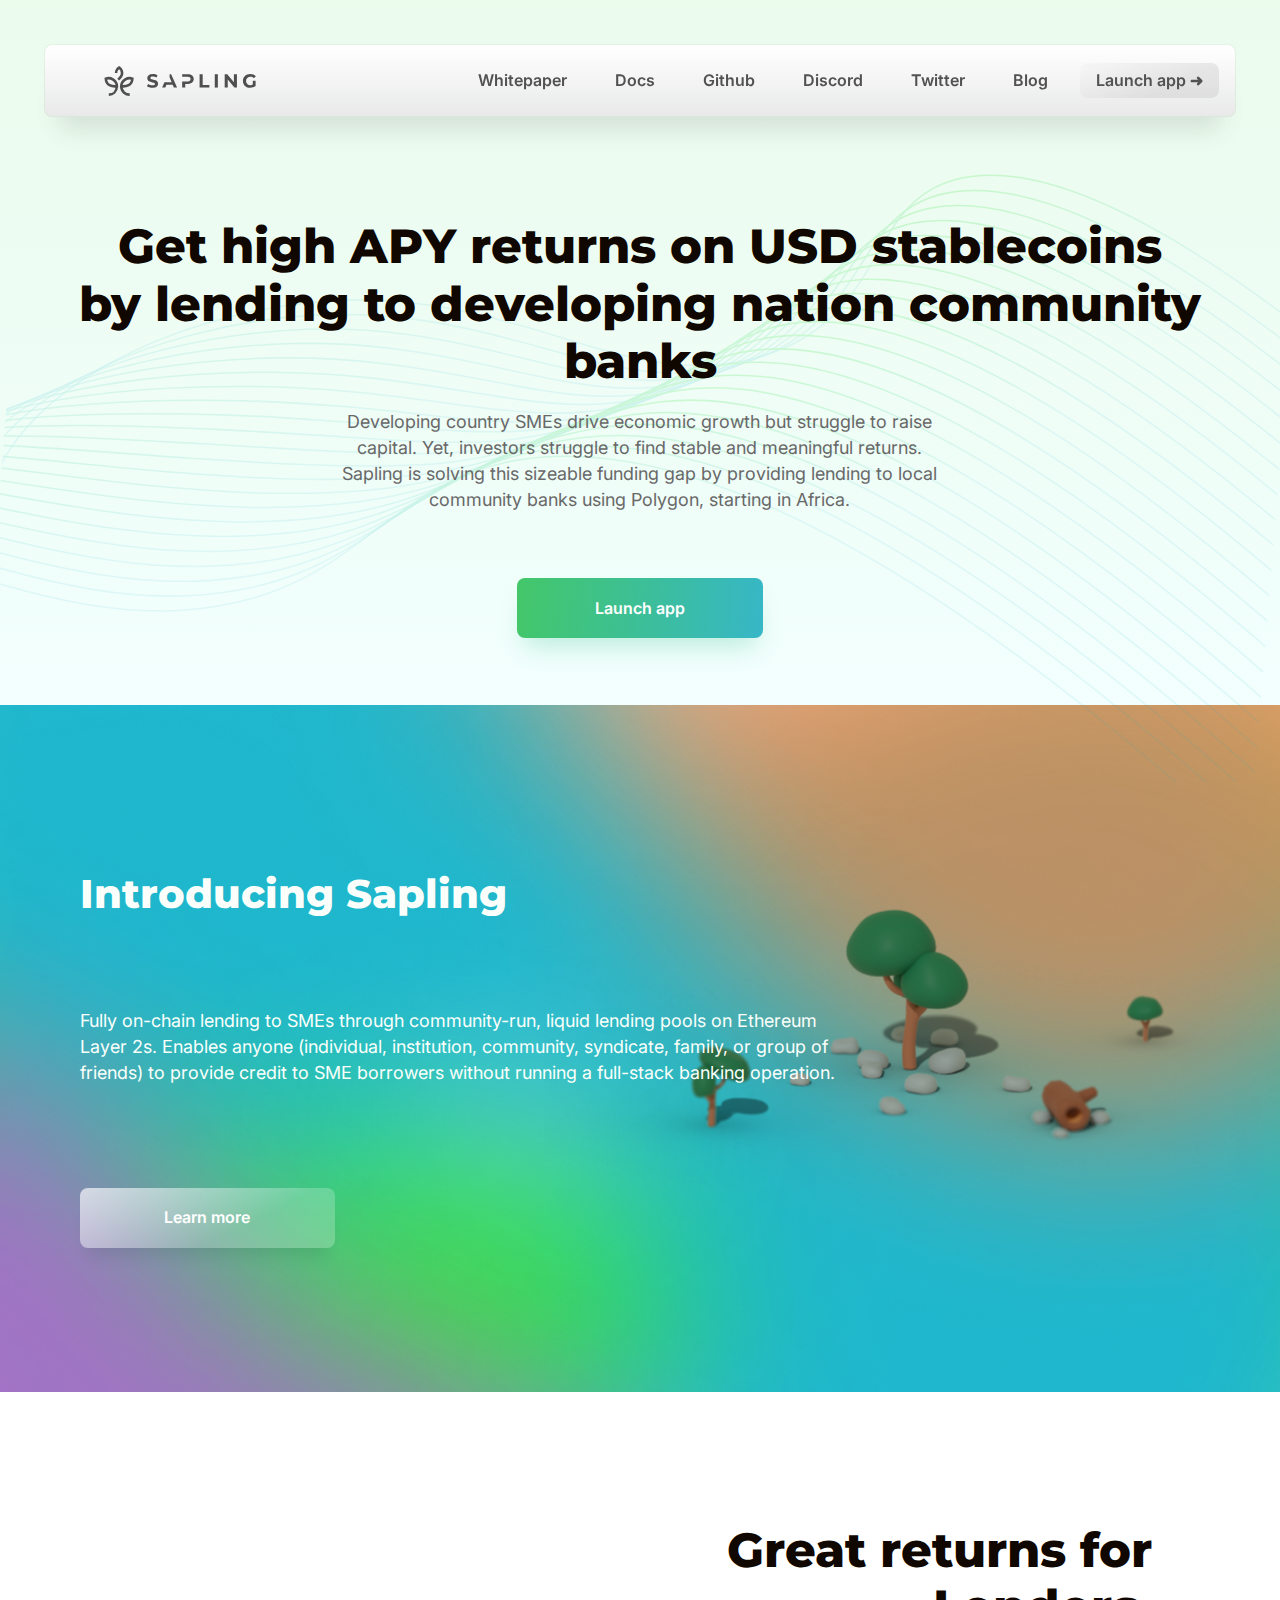
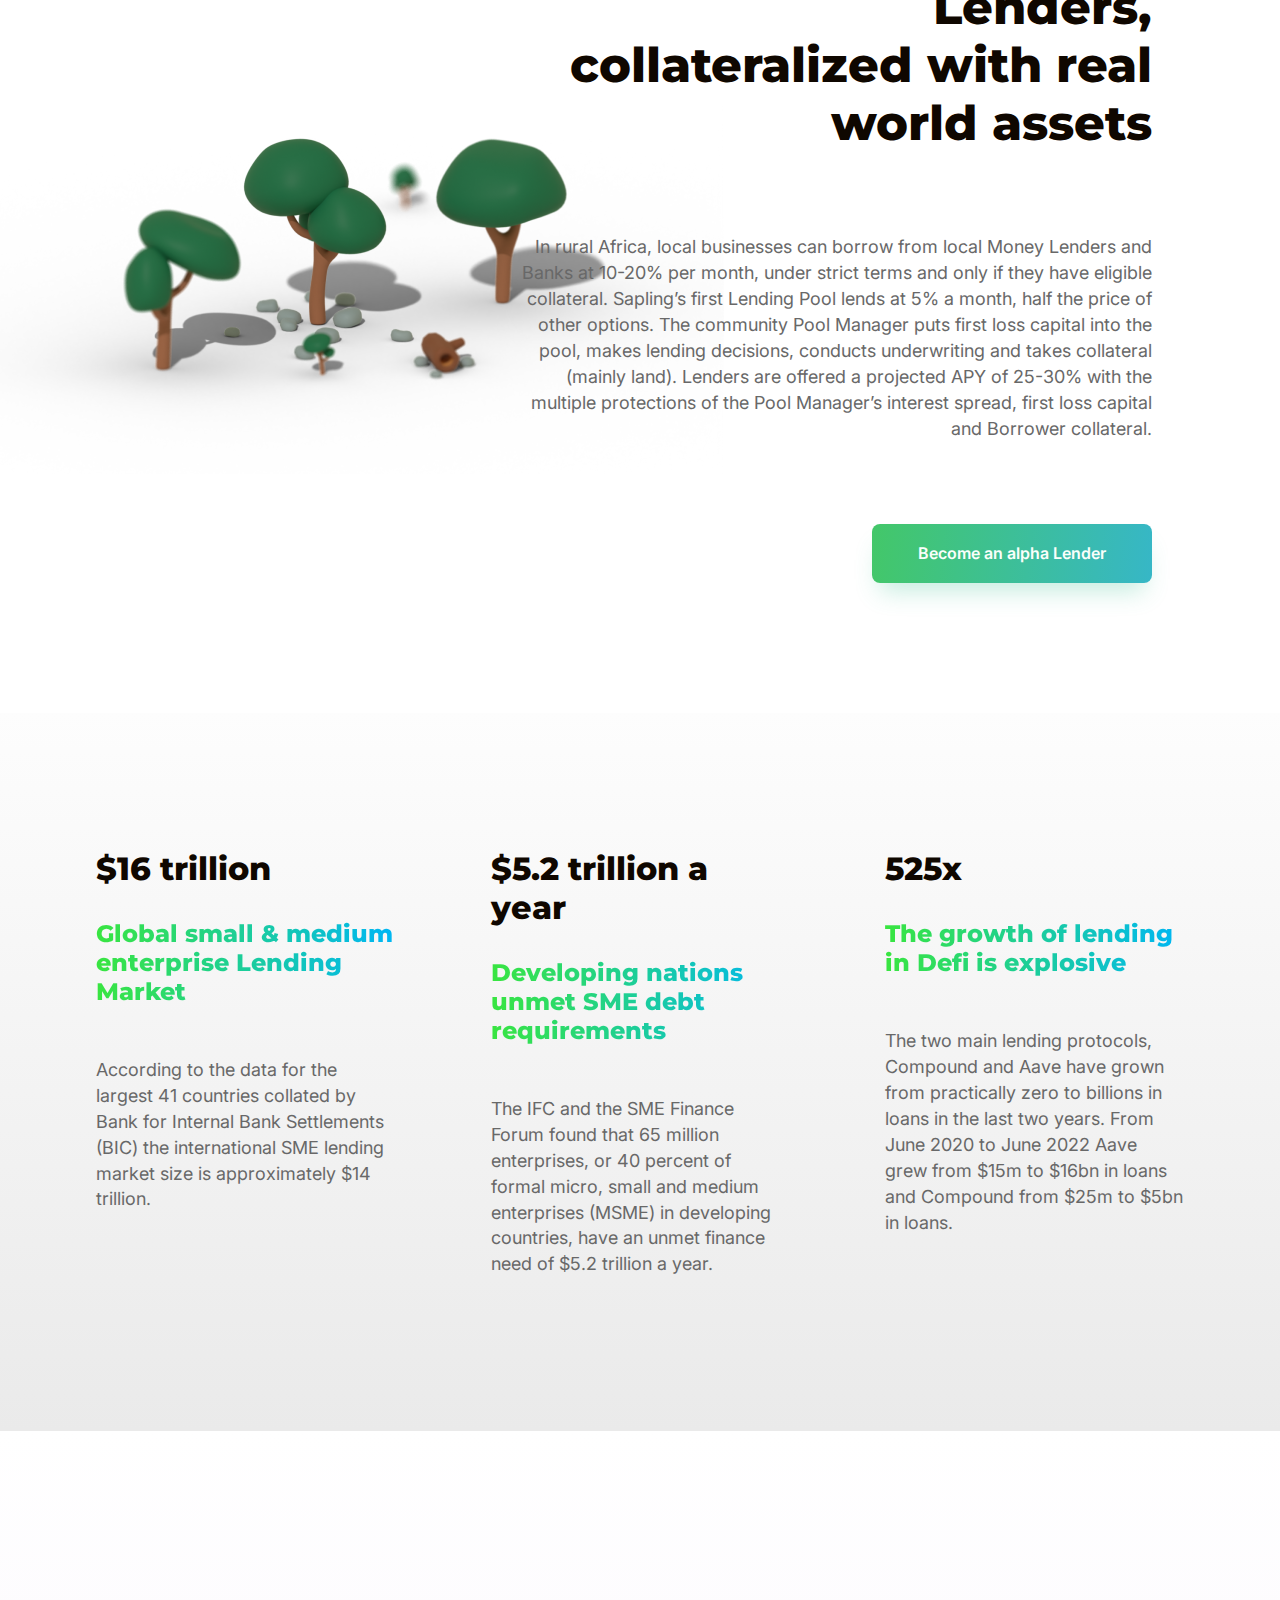
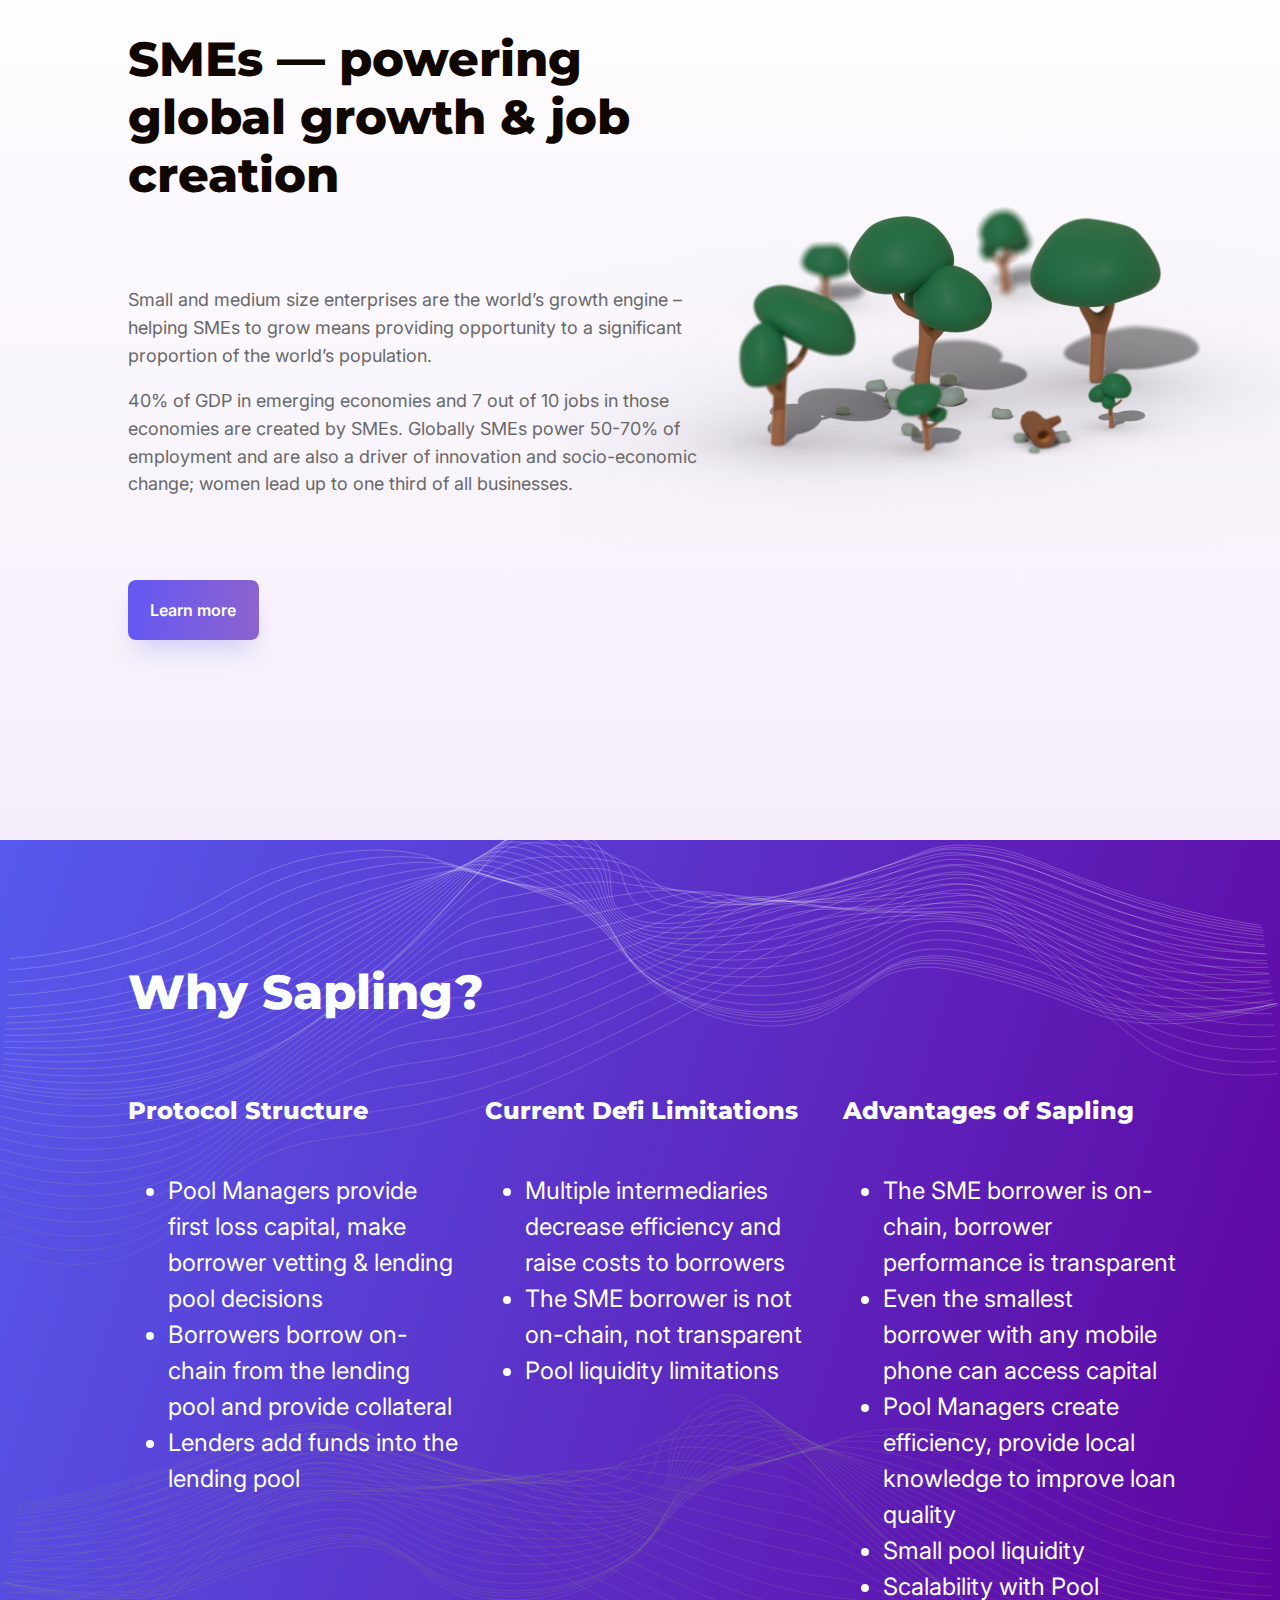
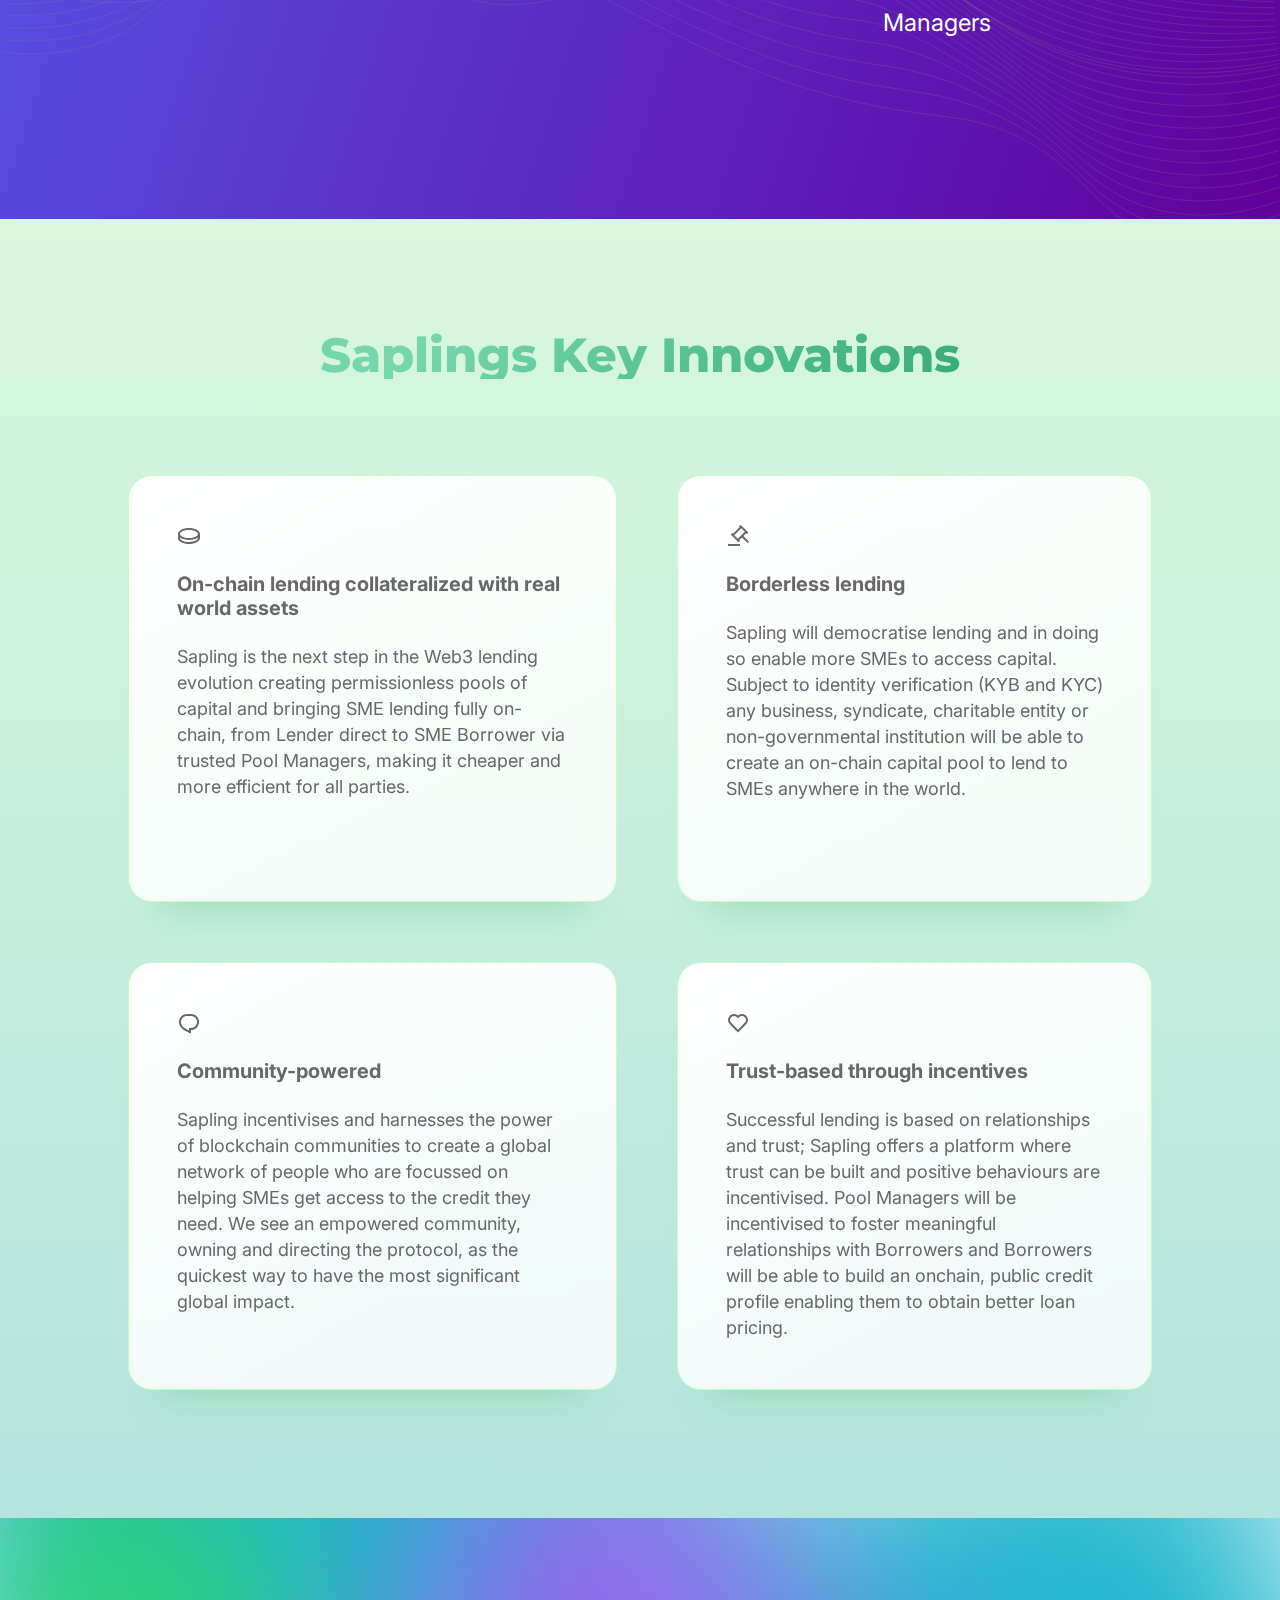
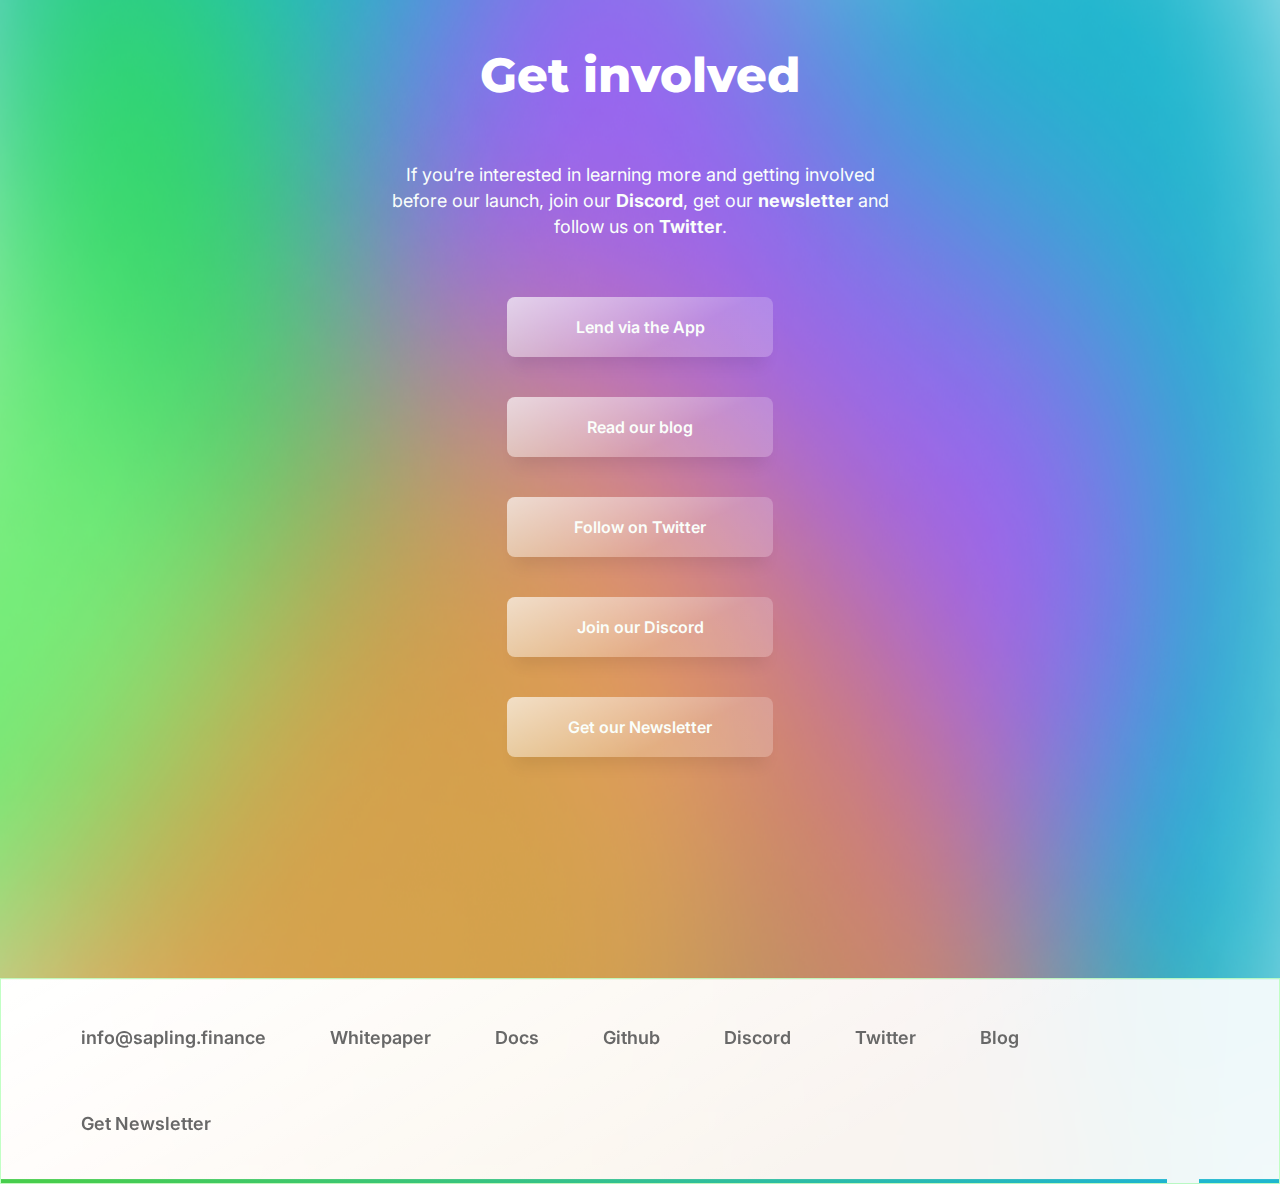
==== commit 3e869b4b: "update twitter link" ====
--- a/index.html
+++ b/index.html
@@ -63,7 +63,7 @@
                 <a target="_blank" href="https://docs.sapling.finance/">Docs</a>
                 <a target="_blank" href="https://github.com/saplingteam">Github</a>
                 <a target="_blank" href="https://discord.gg/BPjRn2wn5F">Discord</a>
-                <a target="_blank" href="https://twitter.com/saplingteam">Twitter</a>
+                <a target="_blank" href="https://twitter.com/saplingdao">Twitter</a>
                 <a target="_blank" href="https://medium.com/saplingteam">Blog</a>
                 <a class="icon-button app-button" target="_blank" href="https://app.sapling.finance">
                     <!-- <svg width="24" height="25" viewBox="0 0 24 25" fill="none" xmlns="http://www.w3.org/2000/svg">
@@ -80,7 +80,7 @@
             <a target="_blank" href="https://docs.sapling.finance/">Docs</a>
             <a target="_blank" href="https://github.com/saplingteam">Github</a>
             <a target="_blank" href="https://discord.gg/BPjRn2wn5F">Discord</a>
-            <a target="_blank" href="https://twitter.com/saplingteam">Twitter</a>
+            <a target="_blank" href="https://twitter.com/saplingdao">Twitter</a>
             <a target="_blank" href="https://medium.com/saplingteam">Blog</a>
             <a class="icon-button app-button" target="_blank" href="https://app.sapling.finance">
                 <!-- <svg width="24" height="25" viewBox="0 0 24 25" fill="none" xmlns="http://www.w3.org/2000/svg">
@@ -241,7 +241,7 @@
         <article>
             <div>
                 <h1>
-                    Get high APY returns on stablecoins, like $USDC,
+                    Get high APY returns on USD stablecoins 
                     <br>by lending to developing nation community banks
                 </h1>
                 <p>
@@ -475,11 +475,11 @@
                 If you’re interested in learning more and getting involved before our launch, join our 
                 <a target="_blank" href="https://discord.gg/BPjRn2wn5F"><strong>Discord</strong></a>, get our 
                 <a target="_blank" href="https://plcw7zwnspa.typeform.com/to/Bj566UDb"><strong>newsletter</strong></a> and follow 
-                us on <a target="_blank" href="https://twitter.com/saplingteam"><strong>Twitter</strong></a>.
+                us on <a target="_blank" href="https://twitter.com/saplingdao"><strong>Twitter</strong></a>.
             </p>
             <a target="_blank" href="https://app.sapling.finance">Lend via the App</a>
             <a target="_blank" href="https://medium.com/saplingteam">Read our blog</a>
-            <a target="_blank" href="https://twitter.com/saplingteam">Follow on Twitter</a>
+            <a target="_blank" href="https://twitter.com/saplingdao">Follow on Twitter</a>
             <a target="_blank" href="https://discord.gg/BPjRn2wn5F">Join our Discord</a>
             <a target="_blank" href="https://plcw7zwnspa.typeform.com/to/Bj566UDb">Get our Newsletter</a>
         </article>
@@ -492,7 +492,7 @@
             <a target="_blank" href="https://docs.sapling.finance/">Docs</a>
             <a target="_blank" href="https://github.com/saplingteam">Github</a>
             <a target="_blank" href="https://discord.gg/BPjRn2wn5F">Discord</a>
-            <a target="_blank" href="https://twitter.com/saplingteam">Twitter</a>
+            <a target="_blank" href="https://twitter.com/saplingdao">Twitter</a>
             <a target="_blank" href="https://medium.com/saplingteam">Blog</a>
             <a target="_blank" href="https://plcw7zwnspa.typeform.com/to/Bj566UDb">Get Newsletter</a>
         </div>
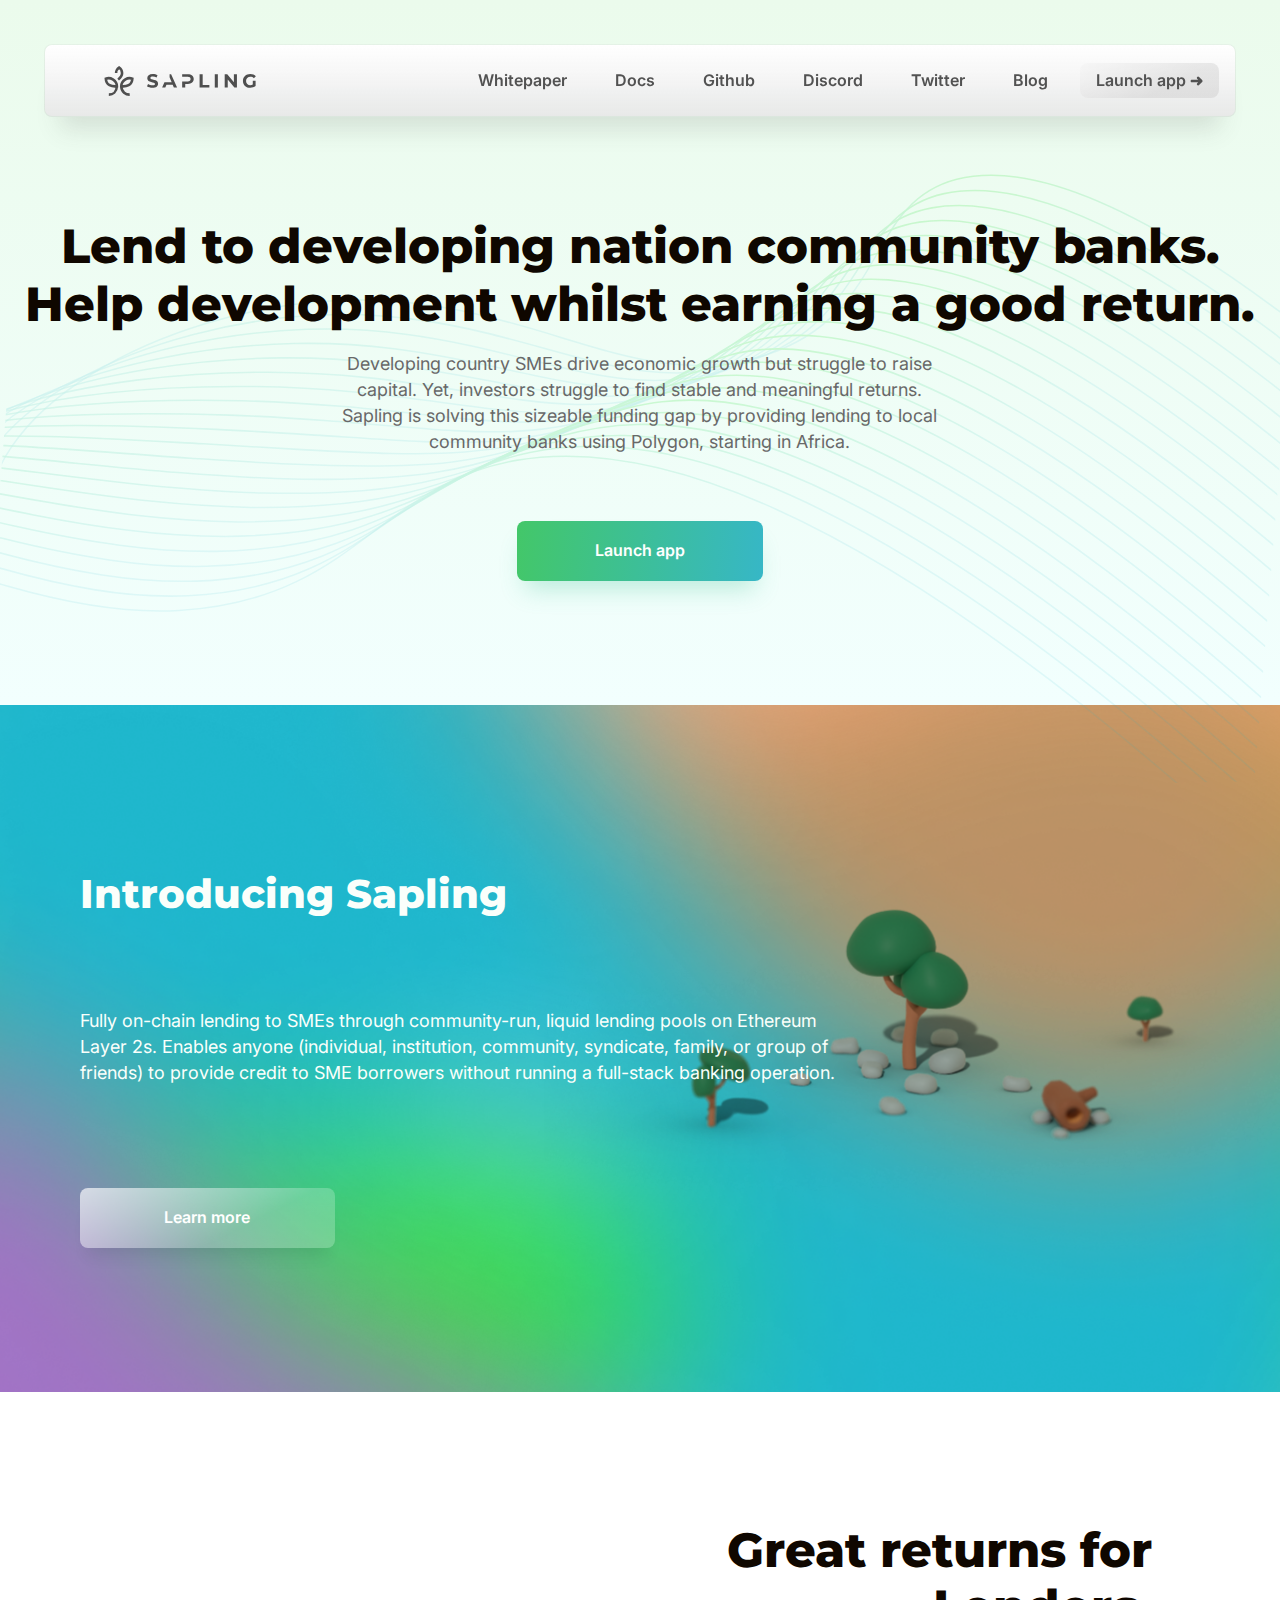
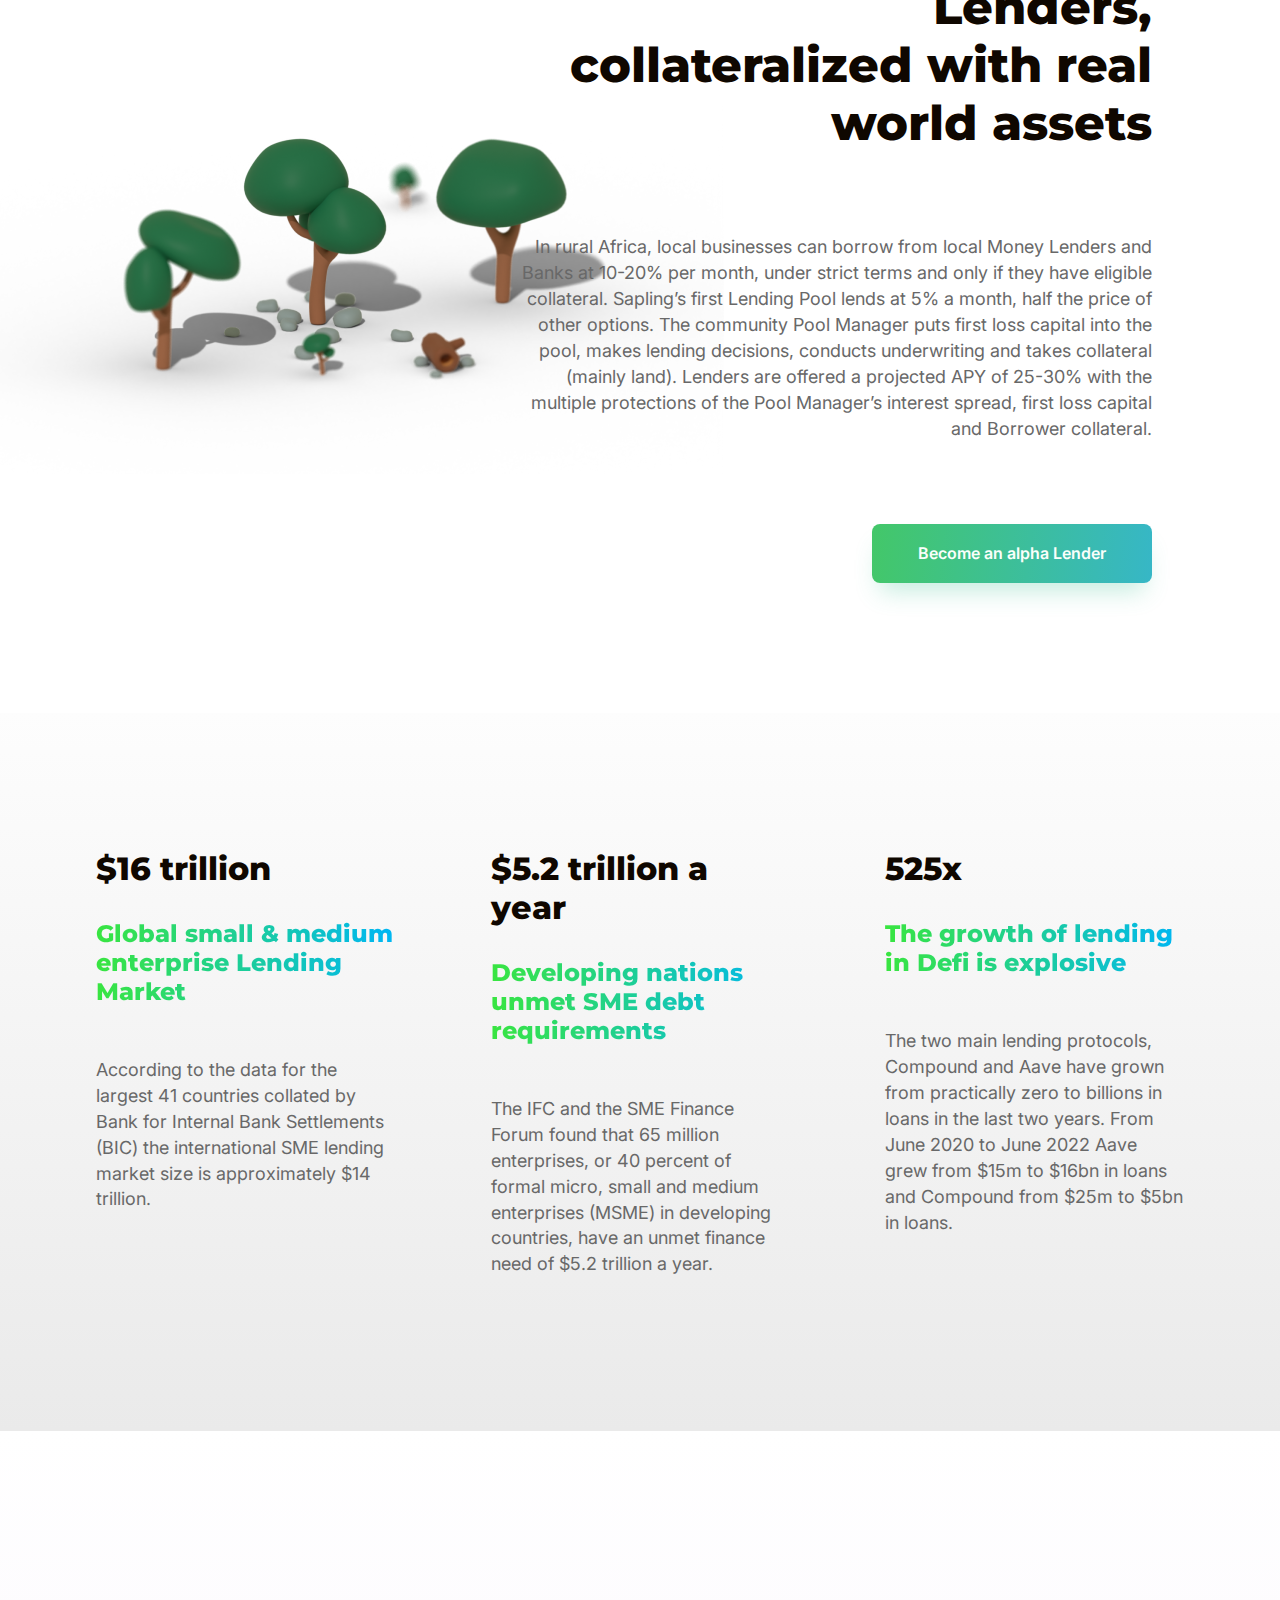
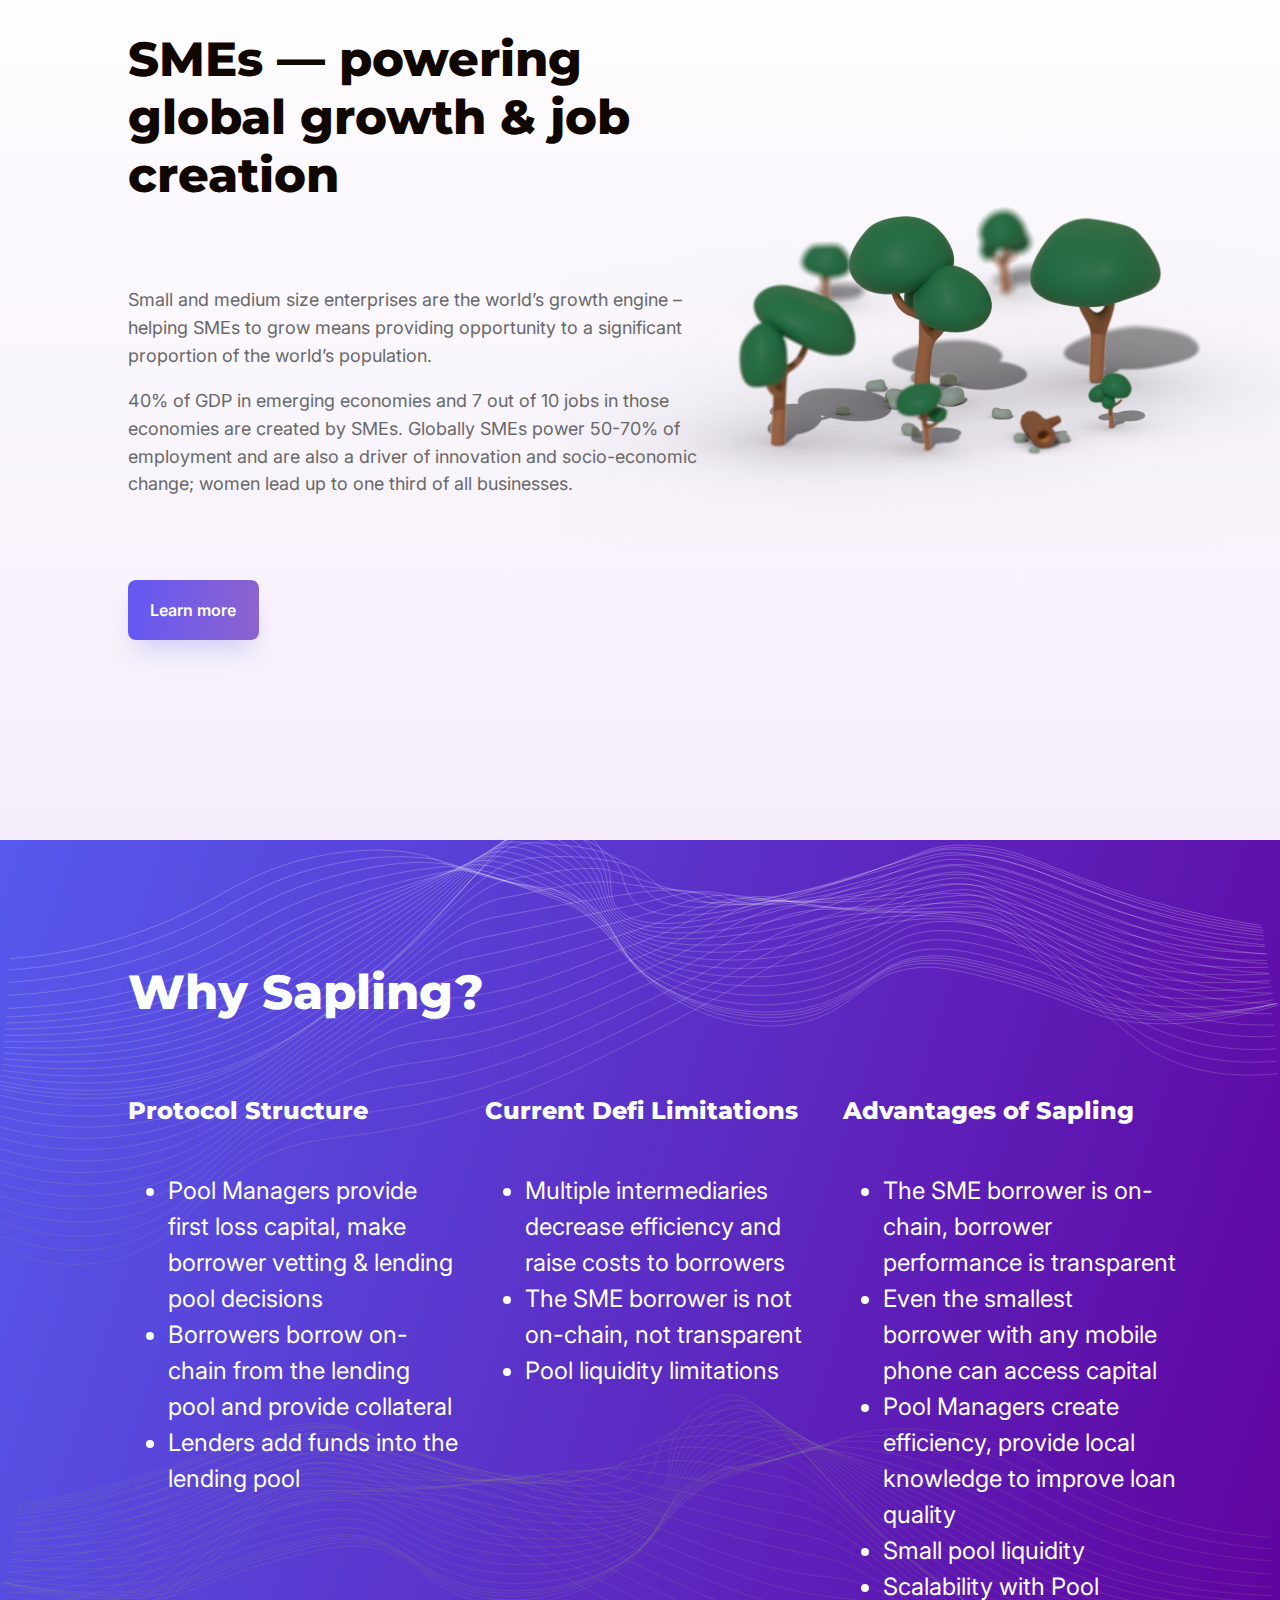
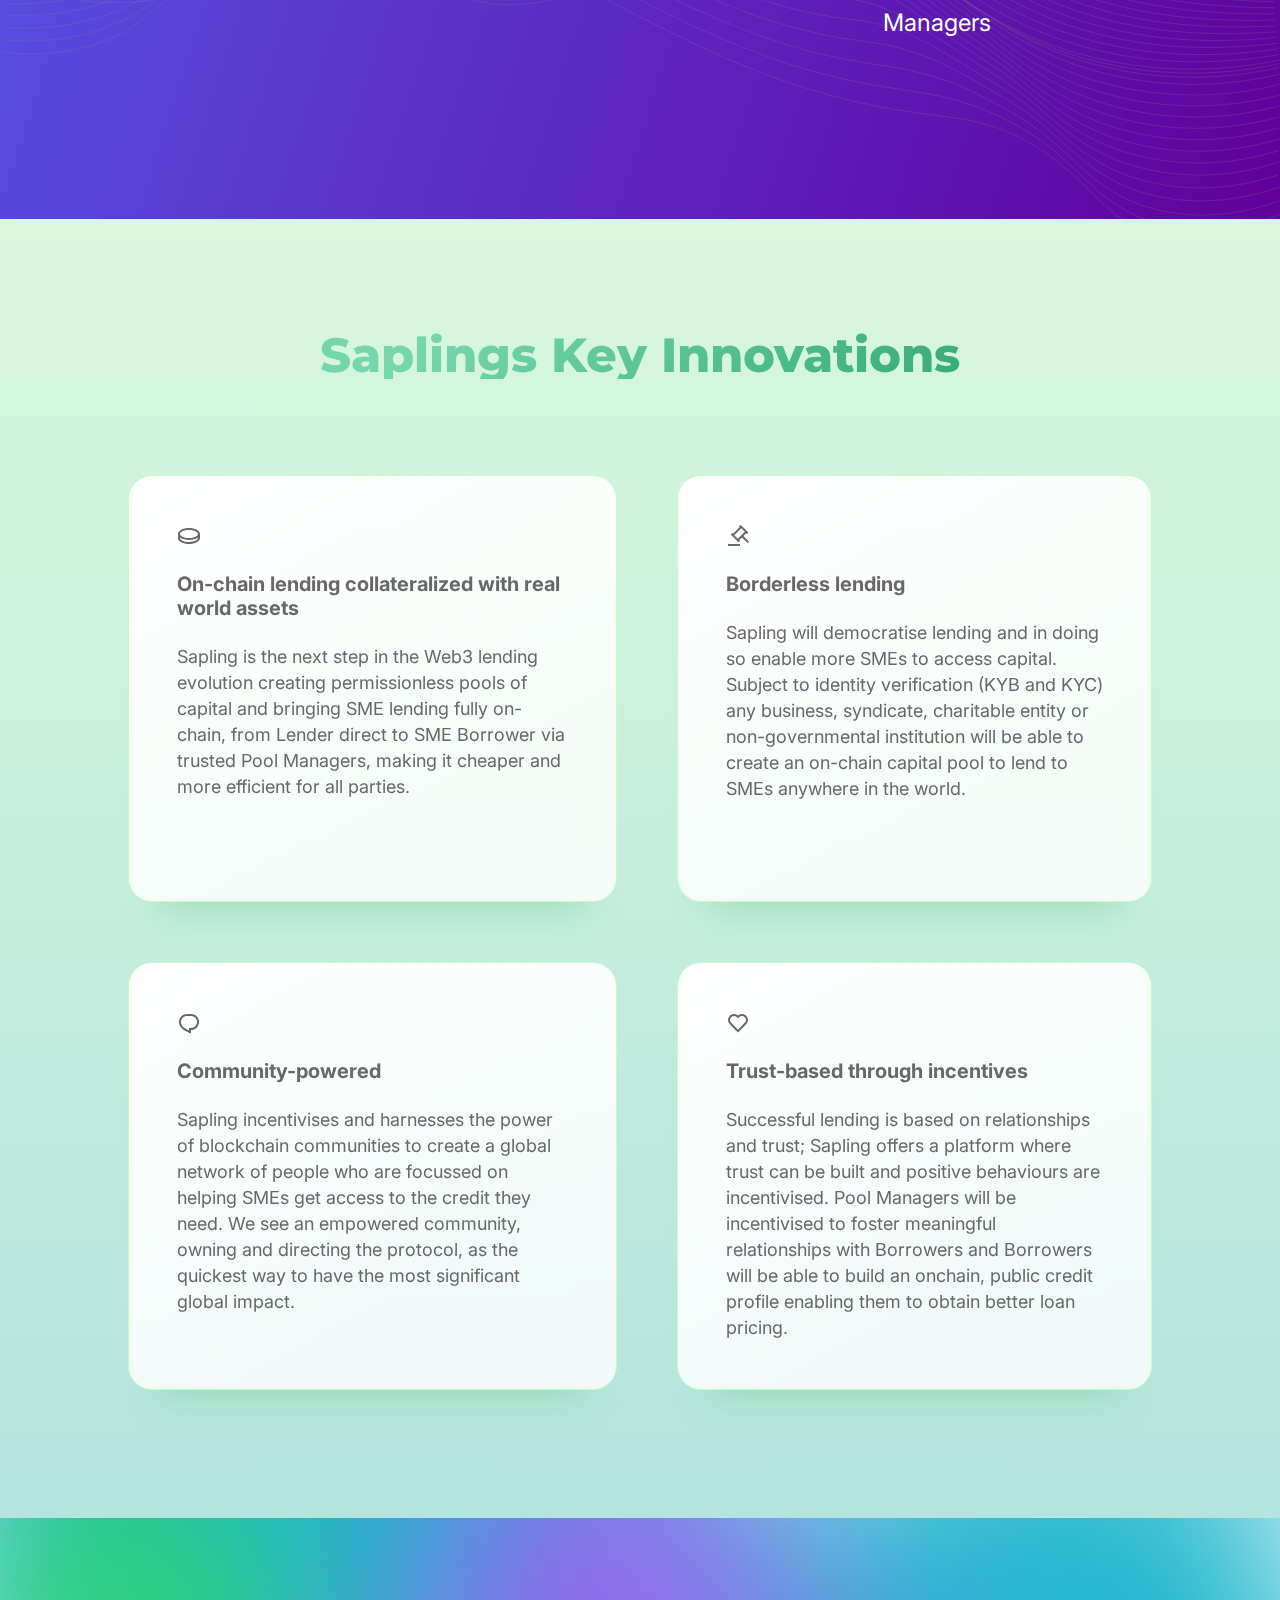
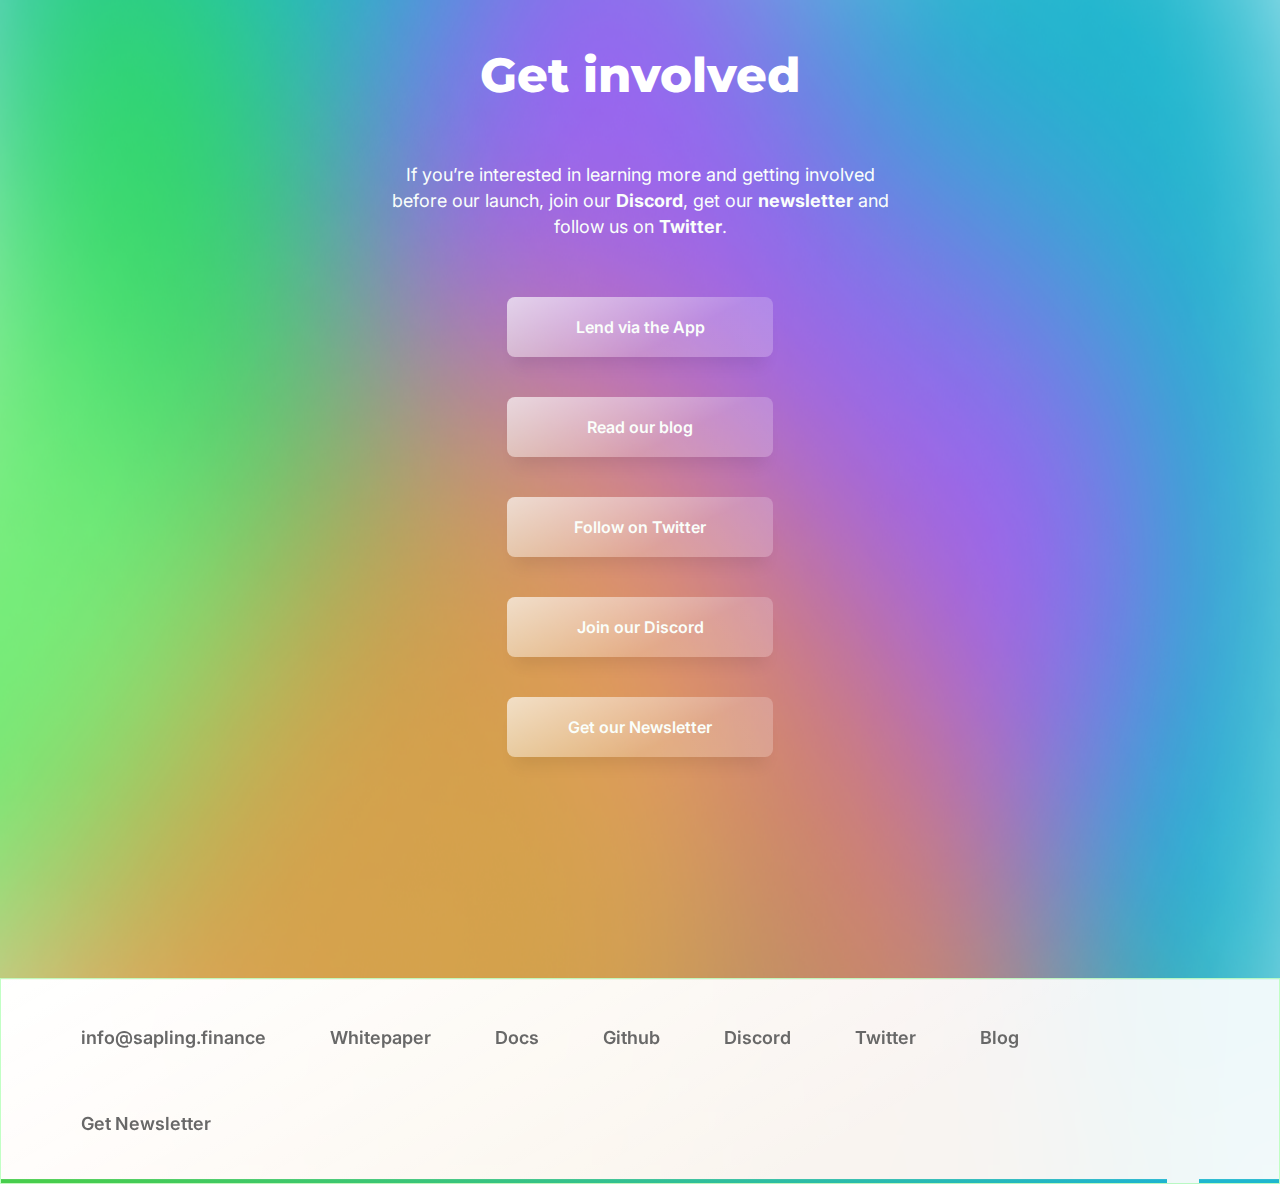
==== commit 0d9b0ee0: "Update index.html" ====
--- a/index.html
+++ b/index.html
@@ -3,7 +3,7 @@
 
 <head>
     <meta charset="utf-8">
-    <title>Sapling</title>
+    <title>Sapling - Developing World Lending Protocol</title>
 
     <link rel="icon" type="image/png" sizes="16x16" href="favicon-16x16.png">
     <link rel="icon" type="image/png" sizes="32x32" href="favicon-32x32.png">
@@ -241,8 +241,8 @@
         <article>
             <div>
                 <h1>
-                    Get high APY returns on USD stablecoins 
-                    <br>by lending to developing nation community banks
+                    Lend to developing nation community banks.
+                    <br>Help development whilst earning a good return.
                 </h1>
                 <p>
                     Developing country SMEs drive economic growth but struggle to raise capital. Yet, investors 
@@ -499,4 +499,4 @@
     </footer>
 </body>
 
-</html>+</html>
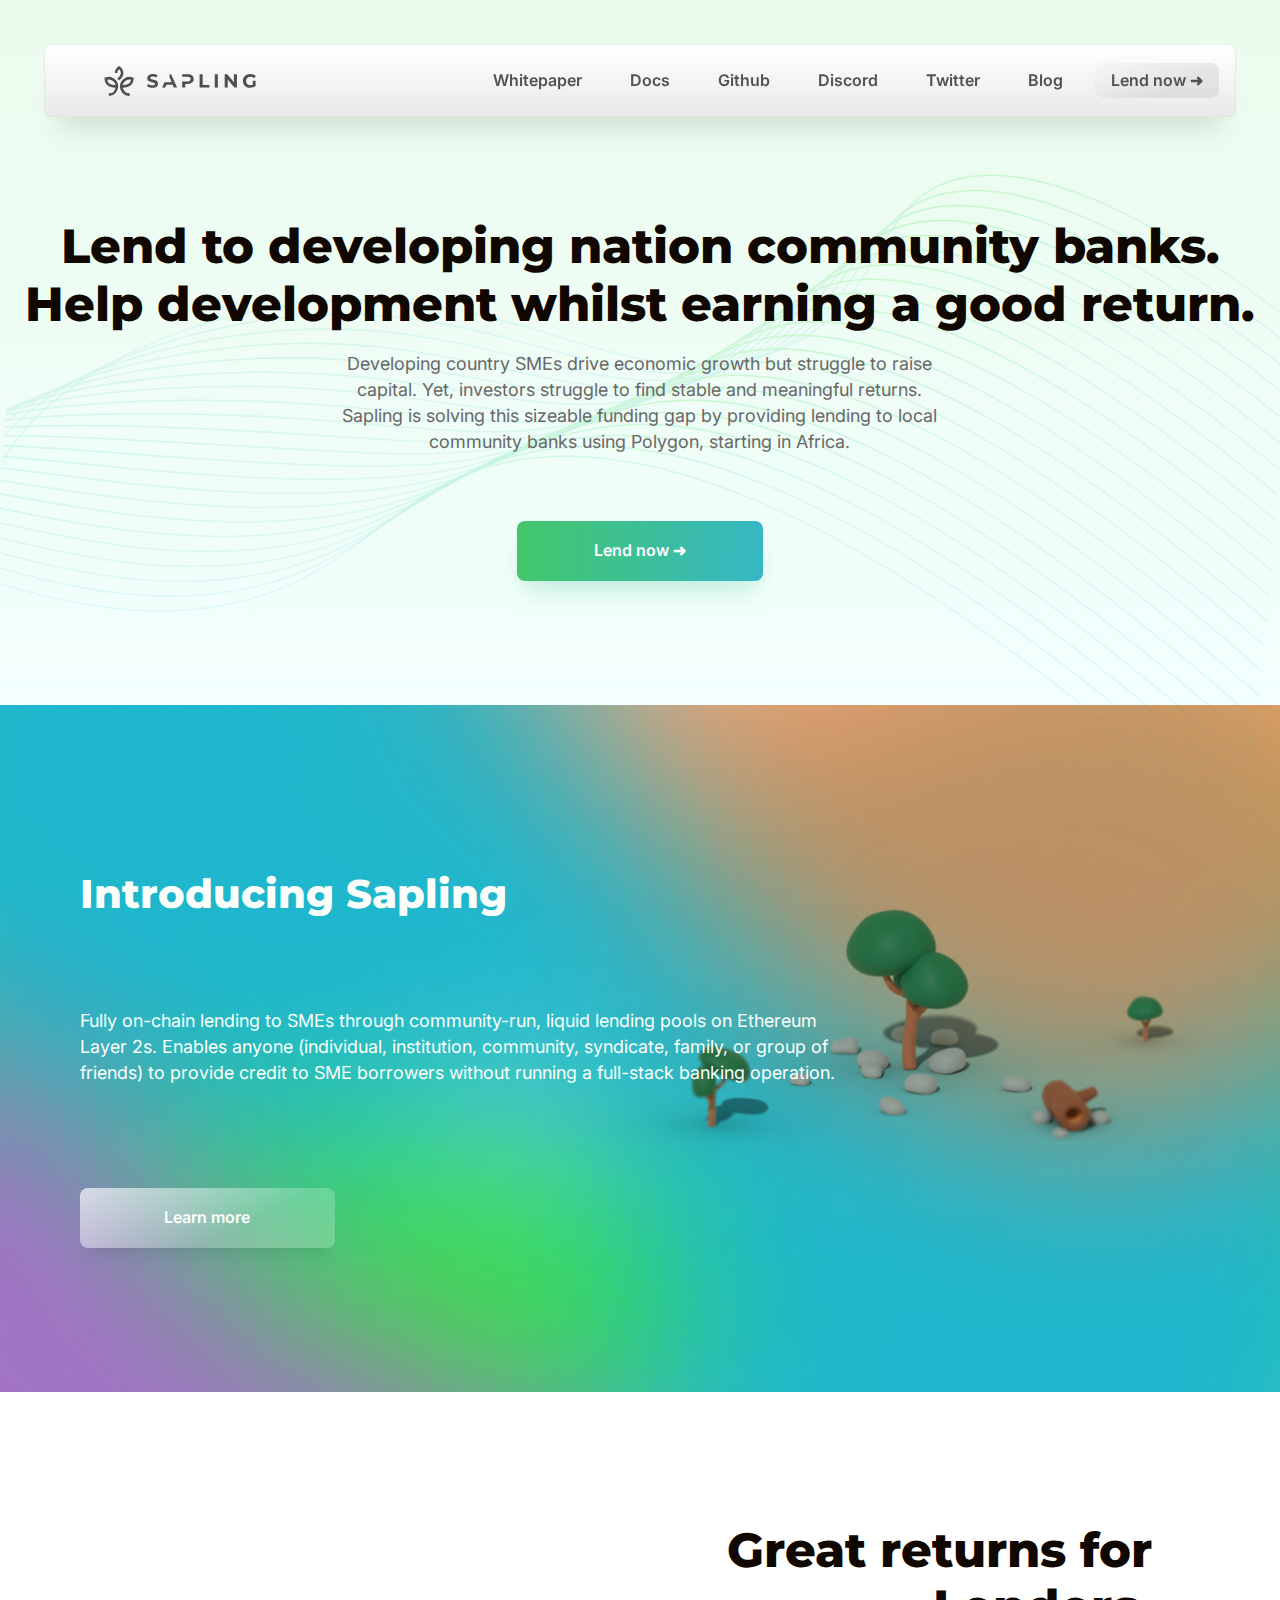
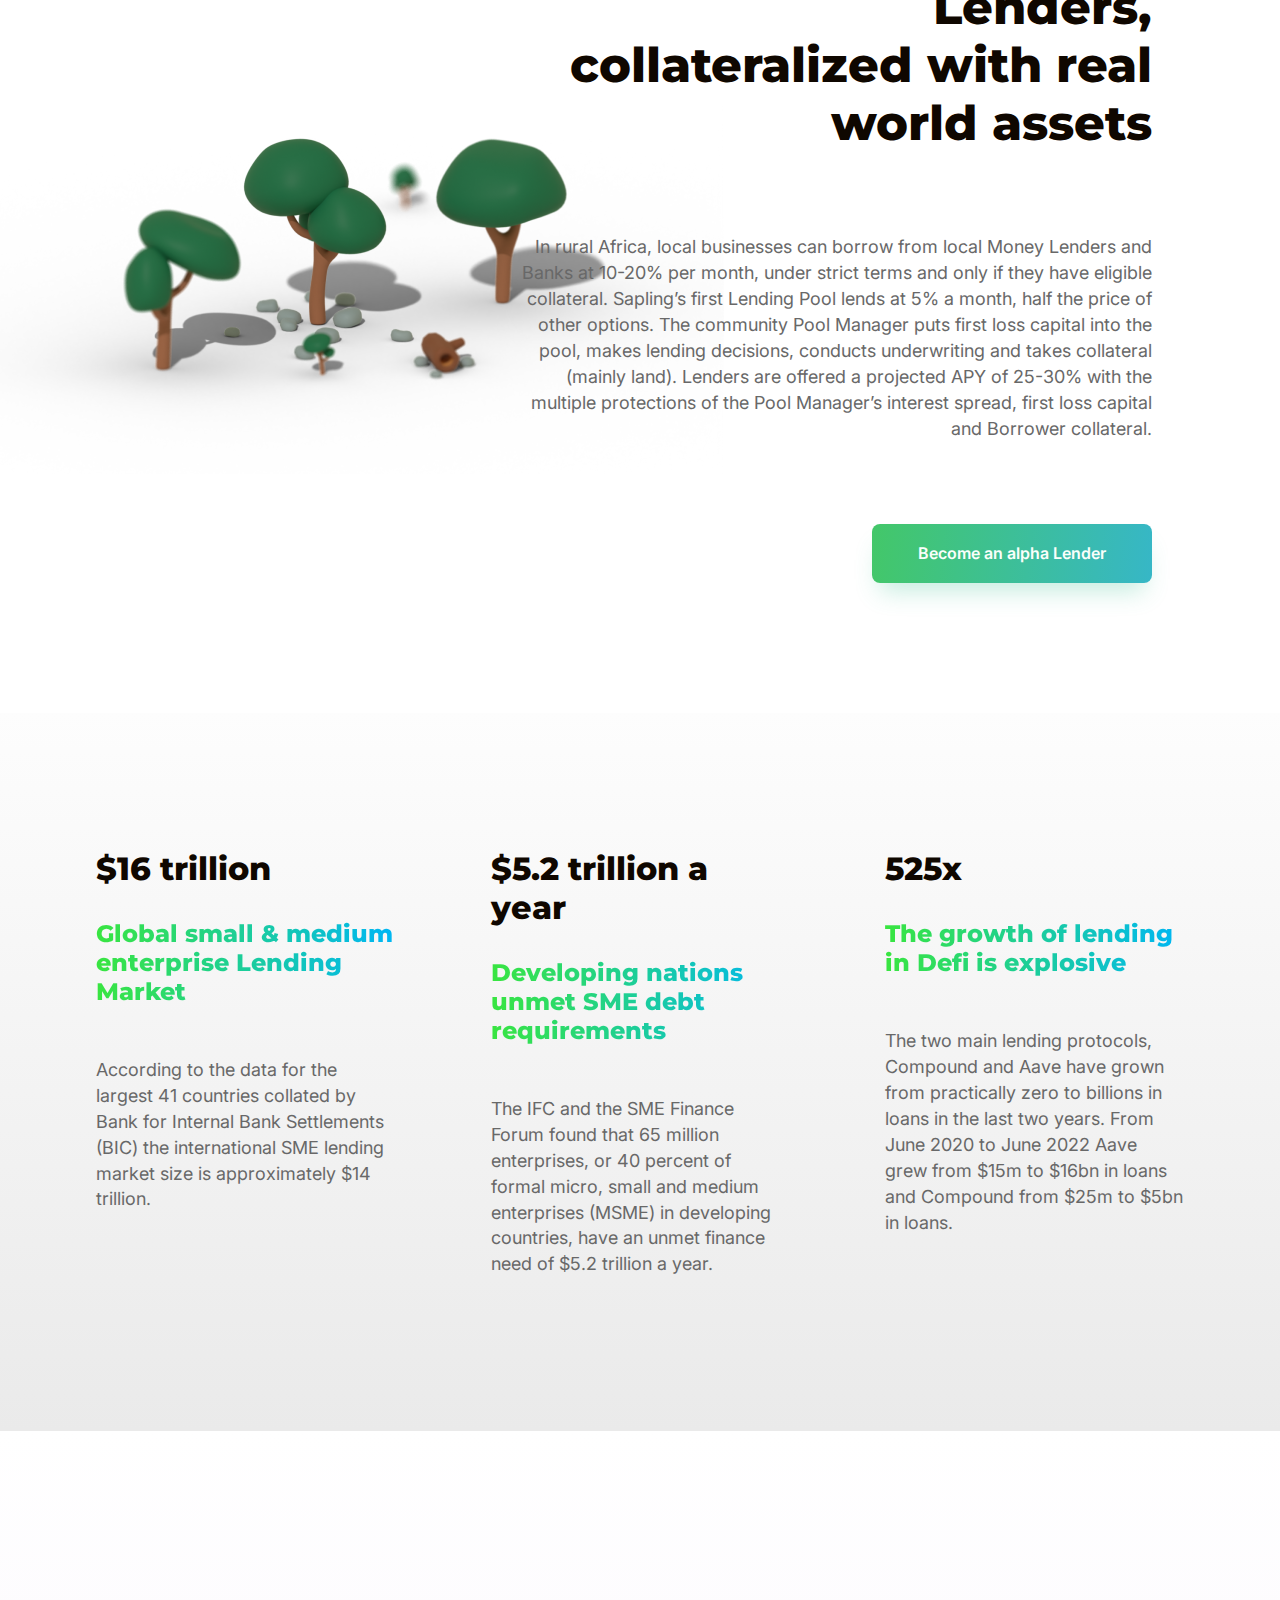
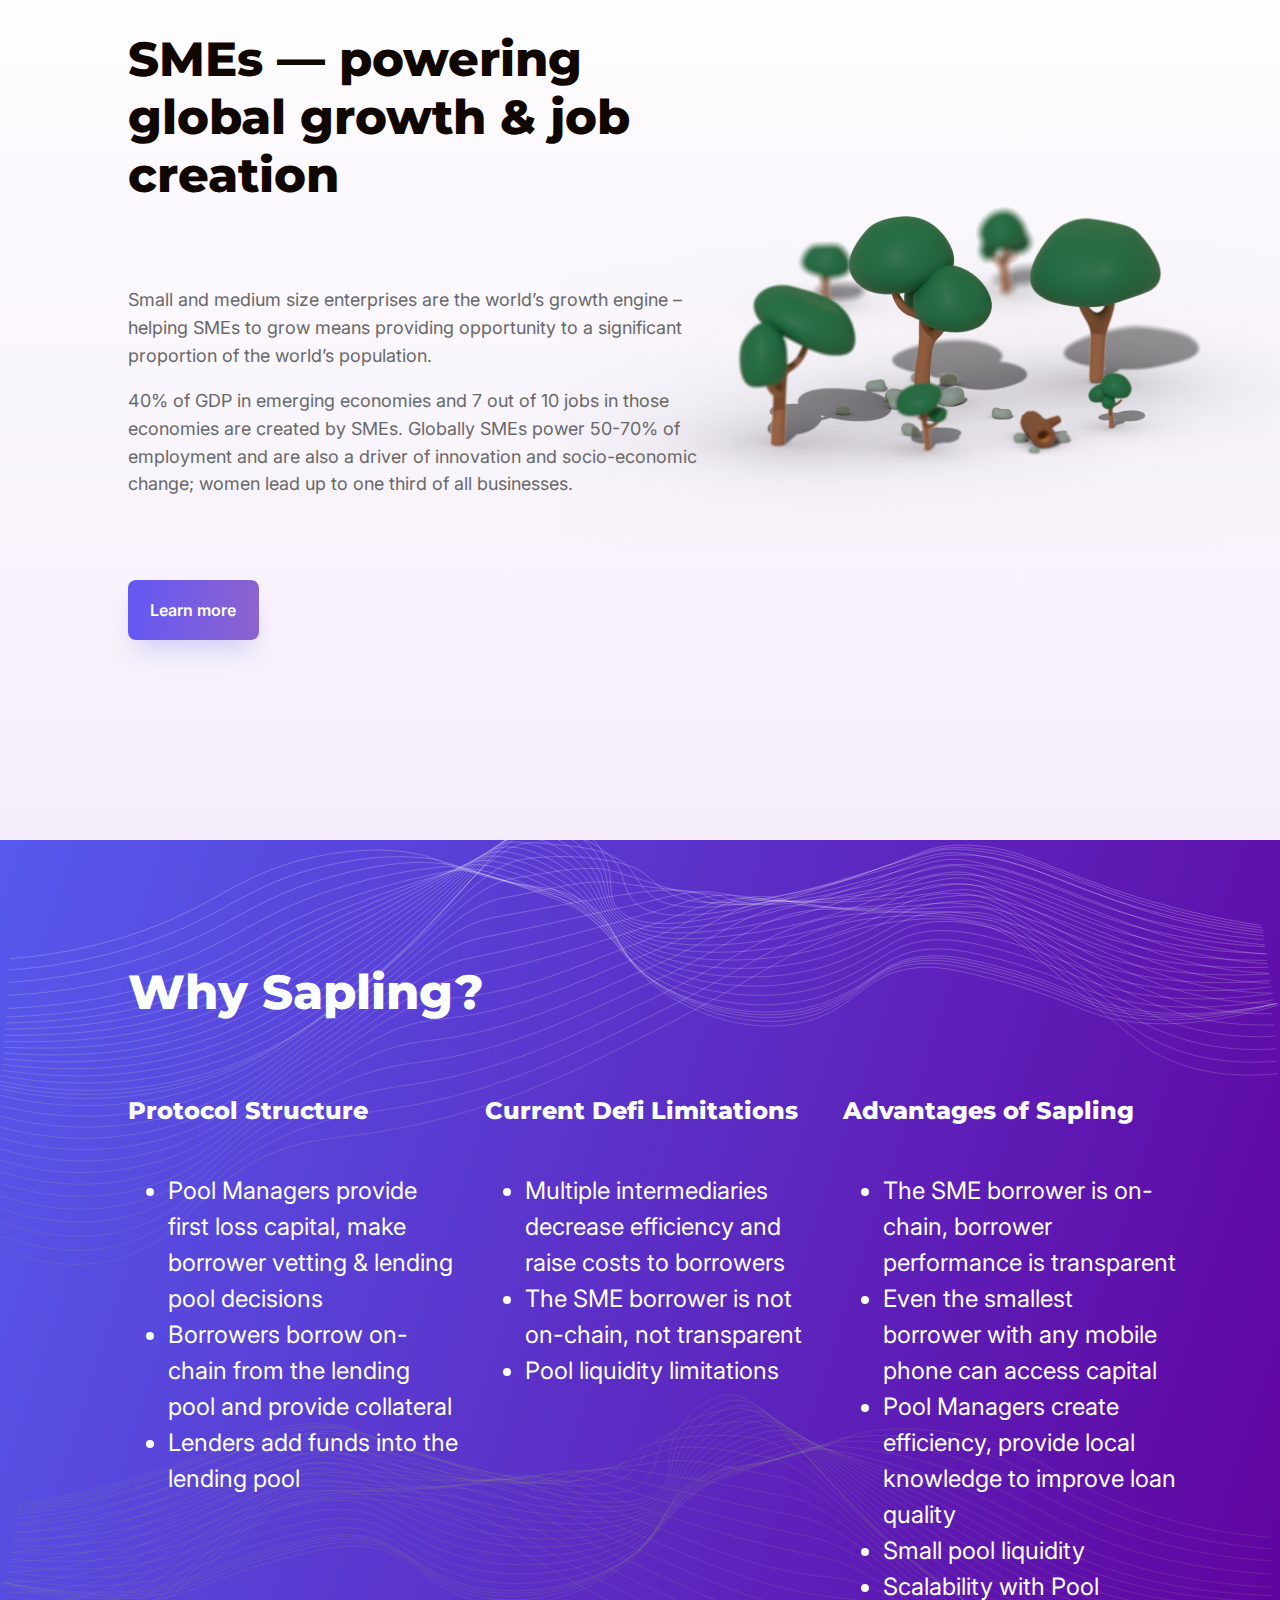
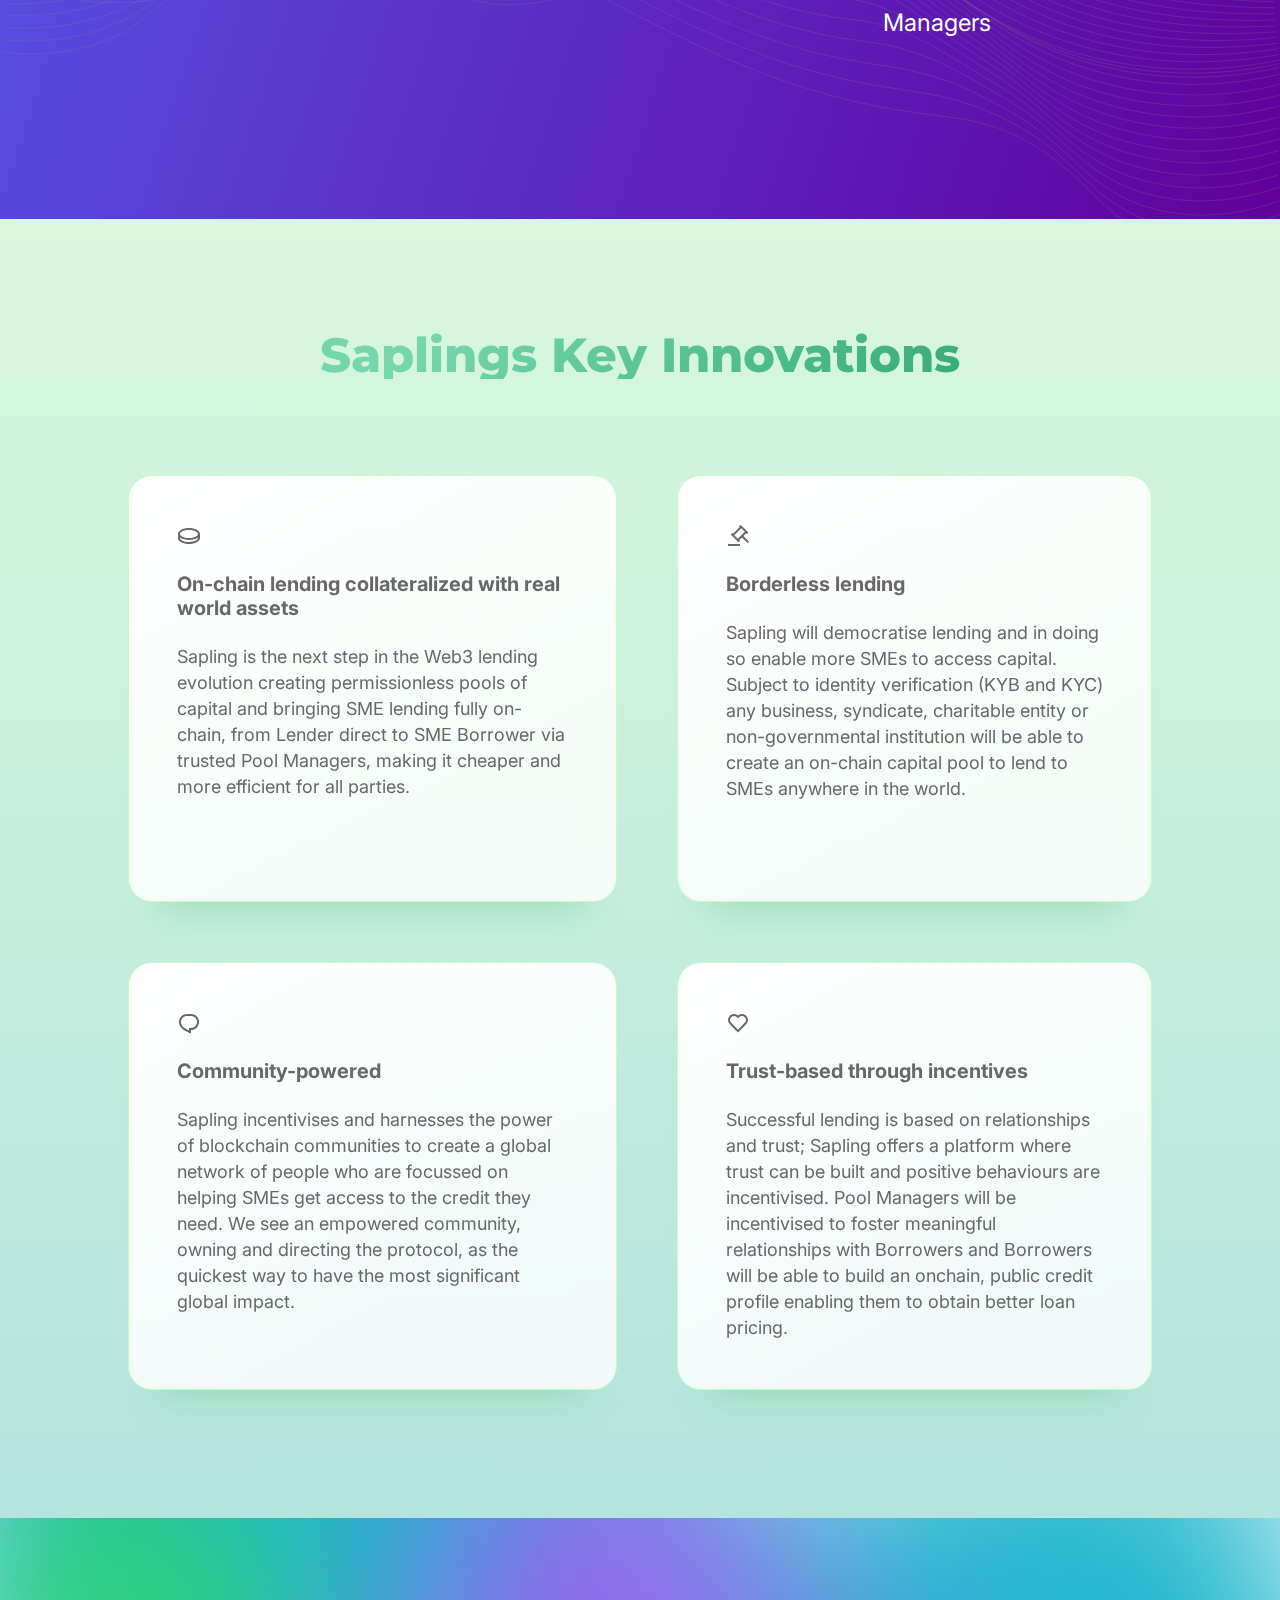
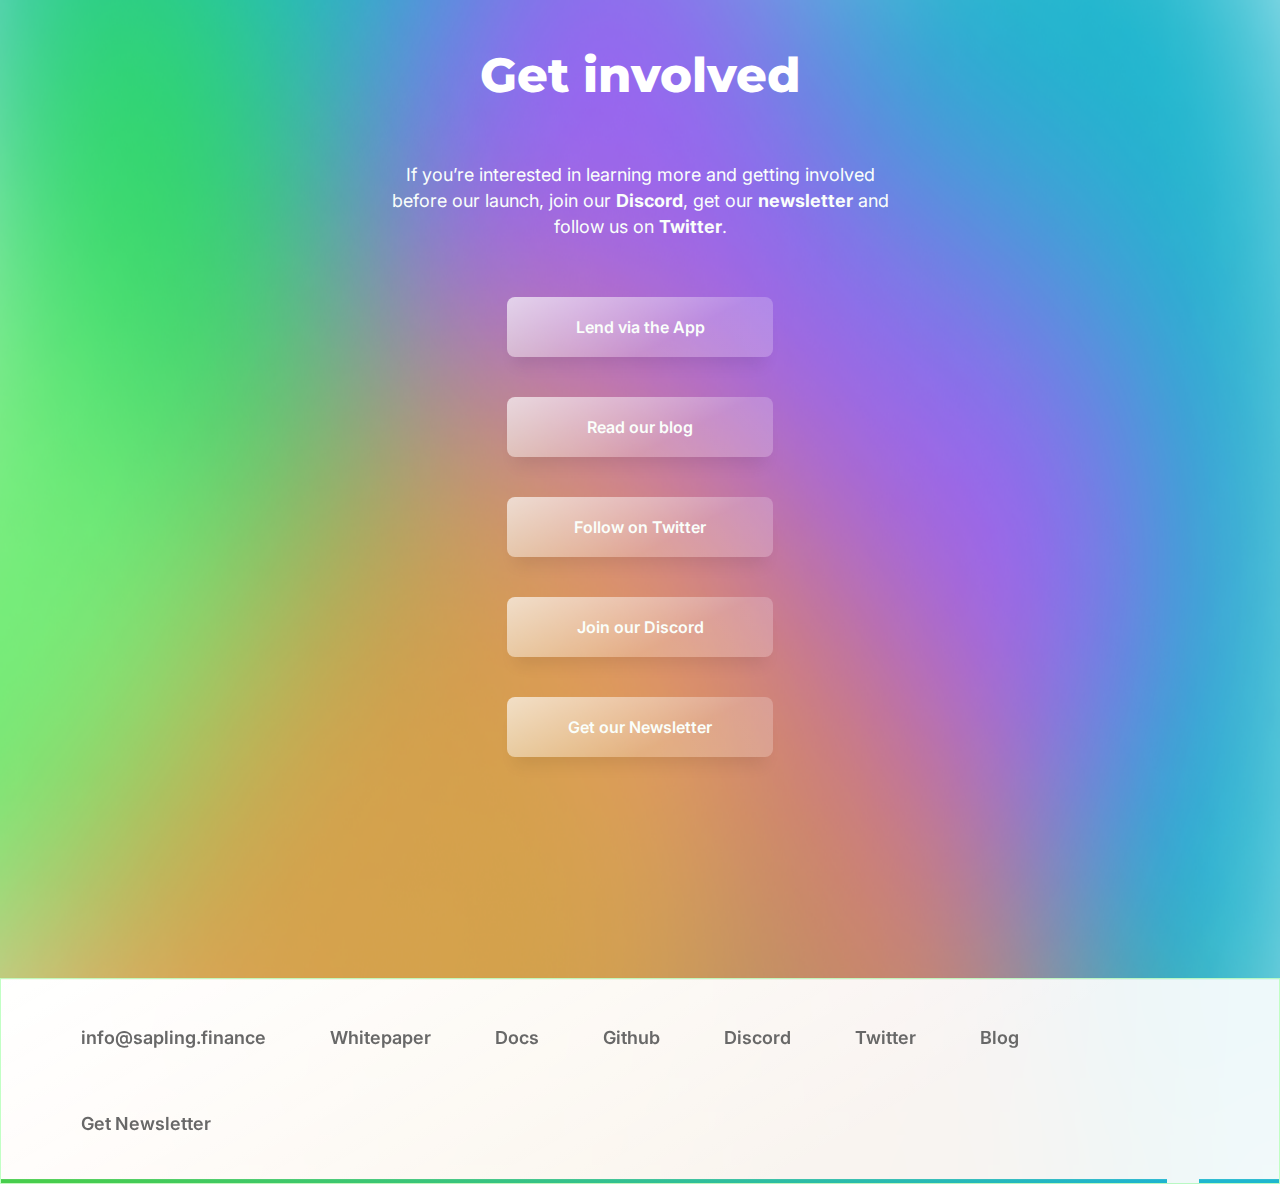
==== commit d41c232c: "Update index.html" ====
--- a/index.html
+++ b/index.html
@@ -71,7 +71,7 @@
                             d="M6.5 12C5.90905 12 5.32389 11.8836 4.77792 11.6575C4.23196 11.4313 3.73588 11.0998 3.31802 10.682C2.90016 10.2641 2.56869 9.76804 2.34254 9.22208C2.1164 8.67611 2 8.09095 2 7.5C2 6.90905 2.1164 6.32389 2.34254 5.77792C2.56869 5.23196 2.90016 4.73588 3.31802 4.31802C3.73588 3.90016 4.23196 3.56869 4.77792 3.34254C5.32389 3.1164 5.90905 3 6.5 3C7.69347 3 8.83807 3.47411 9.68198 4.31802C10.5259 5.16193 11 6.30653 11 7.5C11 8.69347 10.5259 9.83807 9.68198 10.682C8.83807 11.5259 7.69347 12 6.5 12ZM7 22C5.80653 22 4.66193 21.5259 3.81802 20.682C2.97411 19.8381 2.5 18.6935 2.5 17.5C2.5 16.3065 2.97411 15.1619 3.81802 14.318C4.66193 13.4741 5.80653 13 7 13C8.19347 13 9.33807 13.4741 10.182 14.318C11.0259 15.1619 11.5 16.3065 11.5 17.5C11.5 18.6935 11.0259 19.8381 10.182 20.682C9.33807 21.5259 8.19347 22 7 22ZM17 12C16.4091 12 15.8239 11.8836 15.2779 11.6575C14.732 11.4313 14.2359 11.0998 13.818 10.682C13.4002 10.2641 13.0687 9.76804 12.8425 9.22208C12.6164 8.67611 12.5 8.09095 12.5 7.5C12.5 6.90905 12.6164 6.32389 12.8425 5.77792C13.0687 5.23196 13.4002 4.73588 13.818 4.31802C14.2359 3.90016 14.732 3.56869 15.2779 3.34254C15.8239 3.1164 16.4091 3 17 3C18.1935 3 19.3381 3.47411 20.182 4.31802C21.0259 5.16193 21.5 6.30653 21.5 7.5C21.5 8.69347 21.0259 9.83807 20.182 10.682C19.3381 11.5259 18.1935 12 17 12ZM17 22C15.8065 22 14.6619 21.5259 13.818 20.682C12.9741 19.8381 12.5 18.6935 12.5 17.5C12.5 16.3065 12.9741 15.1619 13.818 14.318C14.6619 13.4741 15.8065 13 17 13C18.1935 13 19.3381 13.4741 20.182 14.318C21.0259 15.1619 21.5 16.3065 21.5 17.5C21.5 18.6935 21.0259 19.8381 20.182 20.682C19.3381 21.5259 18.1935 22 17 22ZM6.5 10C7.16304 10 7.79893 9.73661 8.26777 9.26777C8.73661 8.79893 9 8.16304 9 7.5C9 6.83696 8.73661 6.20107 8.26777 5.73223C7.79893 5.26339 7.16304 5 6.5 5C5.83696 5 5.20107 5.26339 4.73223 5.73223C4.26339 6.20107 4 6.83696 4 7.5C4 8.16304 4.26339 8.79893 4.73223 9.26777C5.20107 9.73661 5.83696 10 6.5 10ZM7 20C7.66304 20 8.29893 19.7366 8.76777 19.2678C9.23661 18.7989 9.5 18.163 9.5 17.5C9.5 16.837 9.23661 16.2011 8.76777 15.7322C8.29893 15.2634 7.66304 15 7 15C6.33696 15 5.70107 15.2634 5.23223 15.7322C4.76339 16.2011 4.5 16.837 4.5 17.5C4.5 18.163 4.76339 18.7989 5.23223 19.2678C5.70107 19.7366 6.33696 20 7 20ZM17 10C17.663 10 18.2989 9.73661 18.7678 9.26777C19.2366 8.79893 19.5 8.16304 19.5 7.5C19.5 6.83696 19.2366 6.20107 18.7678 5.73223C18.2989 5.26339 17.663 5 17 5C16.337 5 15.7011 5.26339 15.2322 5.73223C14.7634 6.20107 14.5 6.83696 14.5 7.5C14.5 8.16304 14.7634 8.79893 15.2322 9.26777C15.7011 9.73661 16.337 10 17 10ZM17 20C17.663 20 18.2989 19.7366 18.7678 19.2678C19.2366 18.7989 19.5 18.163 19.5 17.5C19.5 16.837 19.2366 16.2011 18.7678 15.7322C18.2989 15.2634 17.663 15 17 15C16.337 15 15.7011 15.2634 15.2322 15.7322C14.7634 16.2011 14.5 16.837 14.5 17.5C14.5 18.163 14.7634 18.7989 15.2322 19.2678C15.7011 19.7366 16.337 20 17 20Z"
                             fill="#525252" />
                     </svg> -->
-                    <span>Launch app ➜</span>
+                    <span>Lend now ➜</span>
                 </a>
             </div>
         </div>
@@ -89,7 +89,7 @@
                         fill="#525252" />
                 </svg> -->
 
-                <span>Launch app ➜</span>
+                <span>Lend now ➜</span>
             </a>
         </div>
         </div>
@@ -252,7 +252,7 @@
             </div>
             <div class="button-group">
                 <a target="_blank" href="https://app.sapling.finance">
-                    Launch app
+                    Lend now ➜
                 </a>
             </div>
         </article>
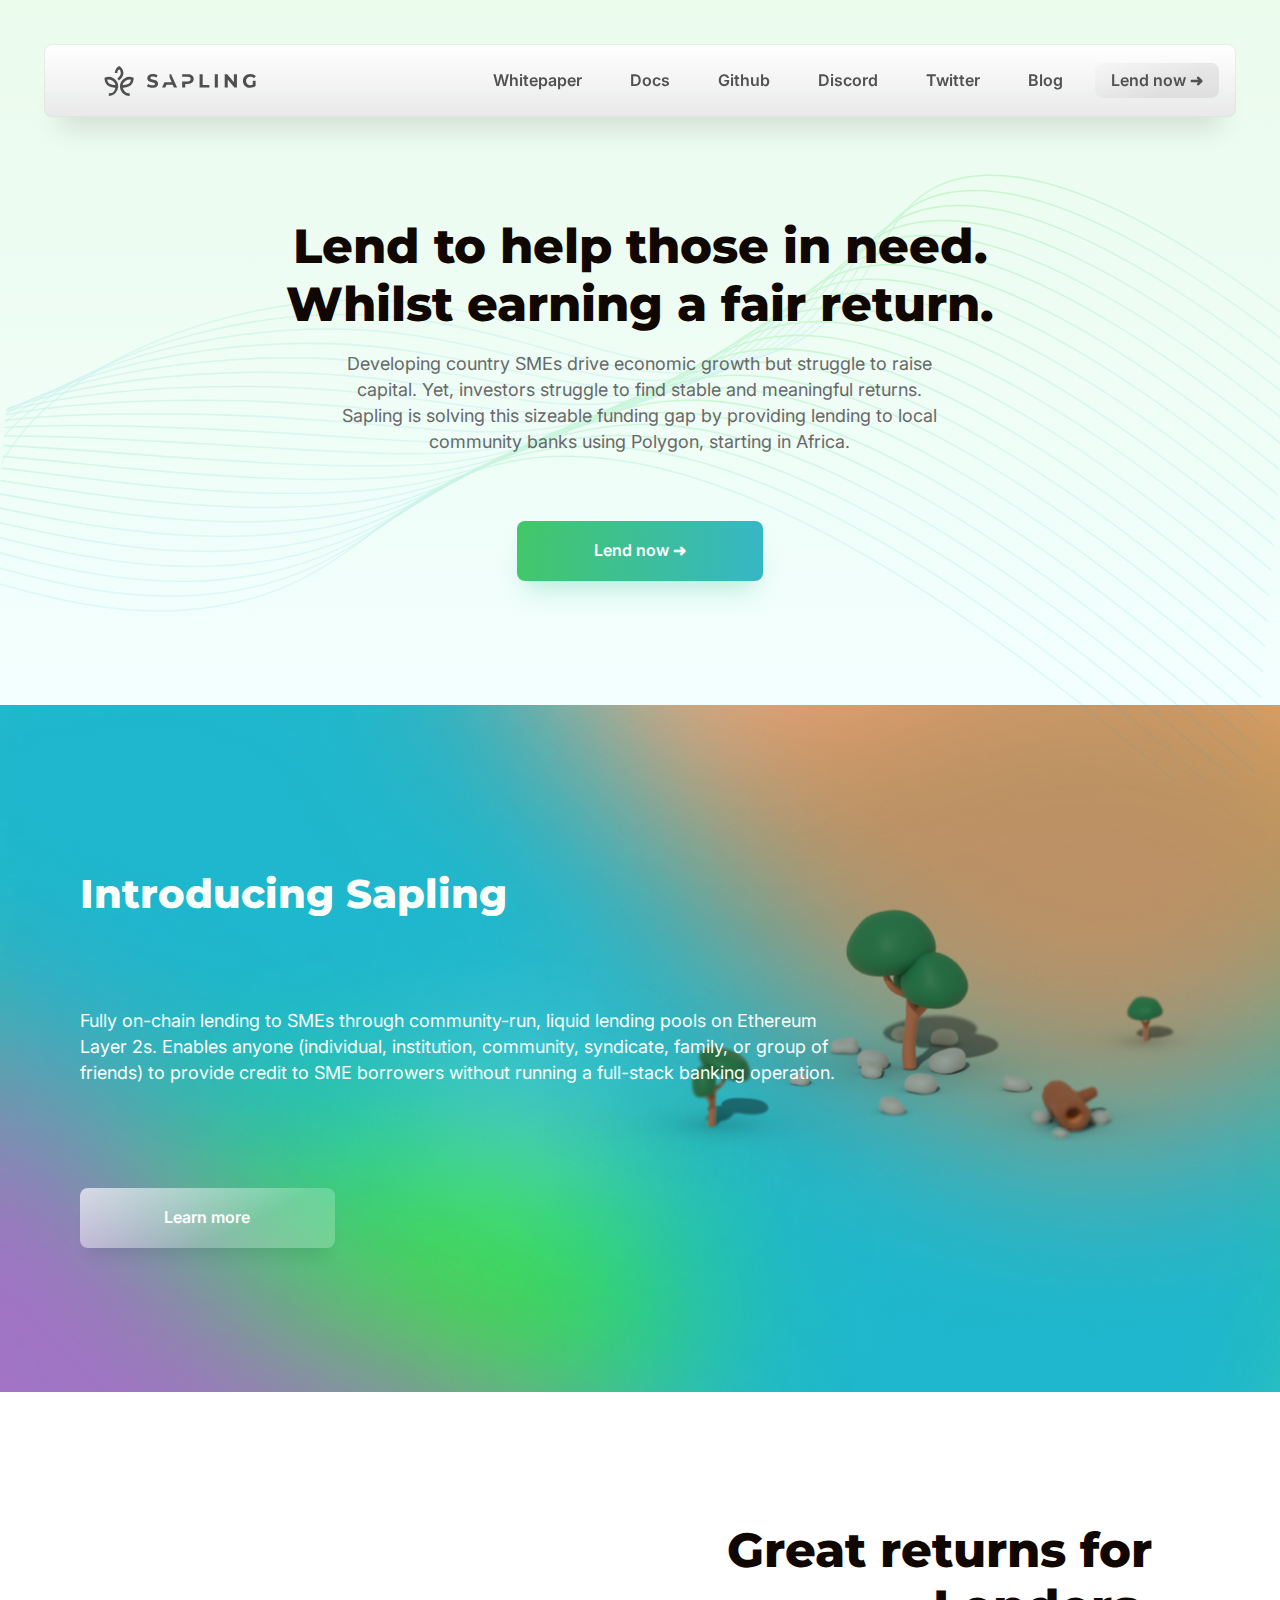
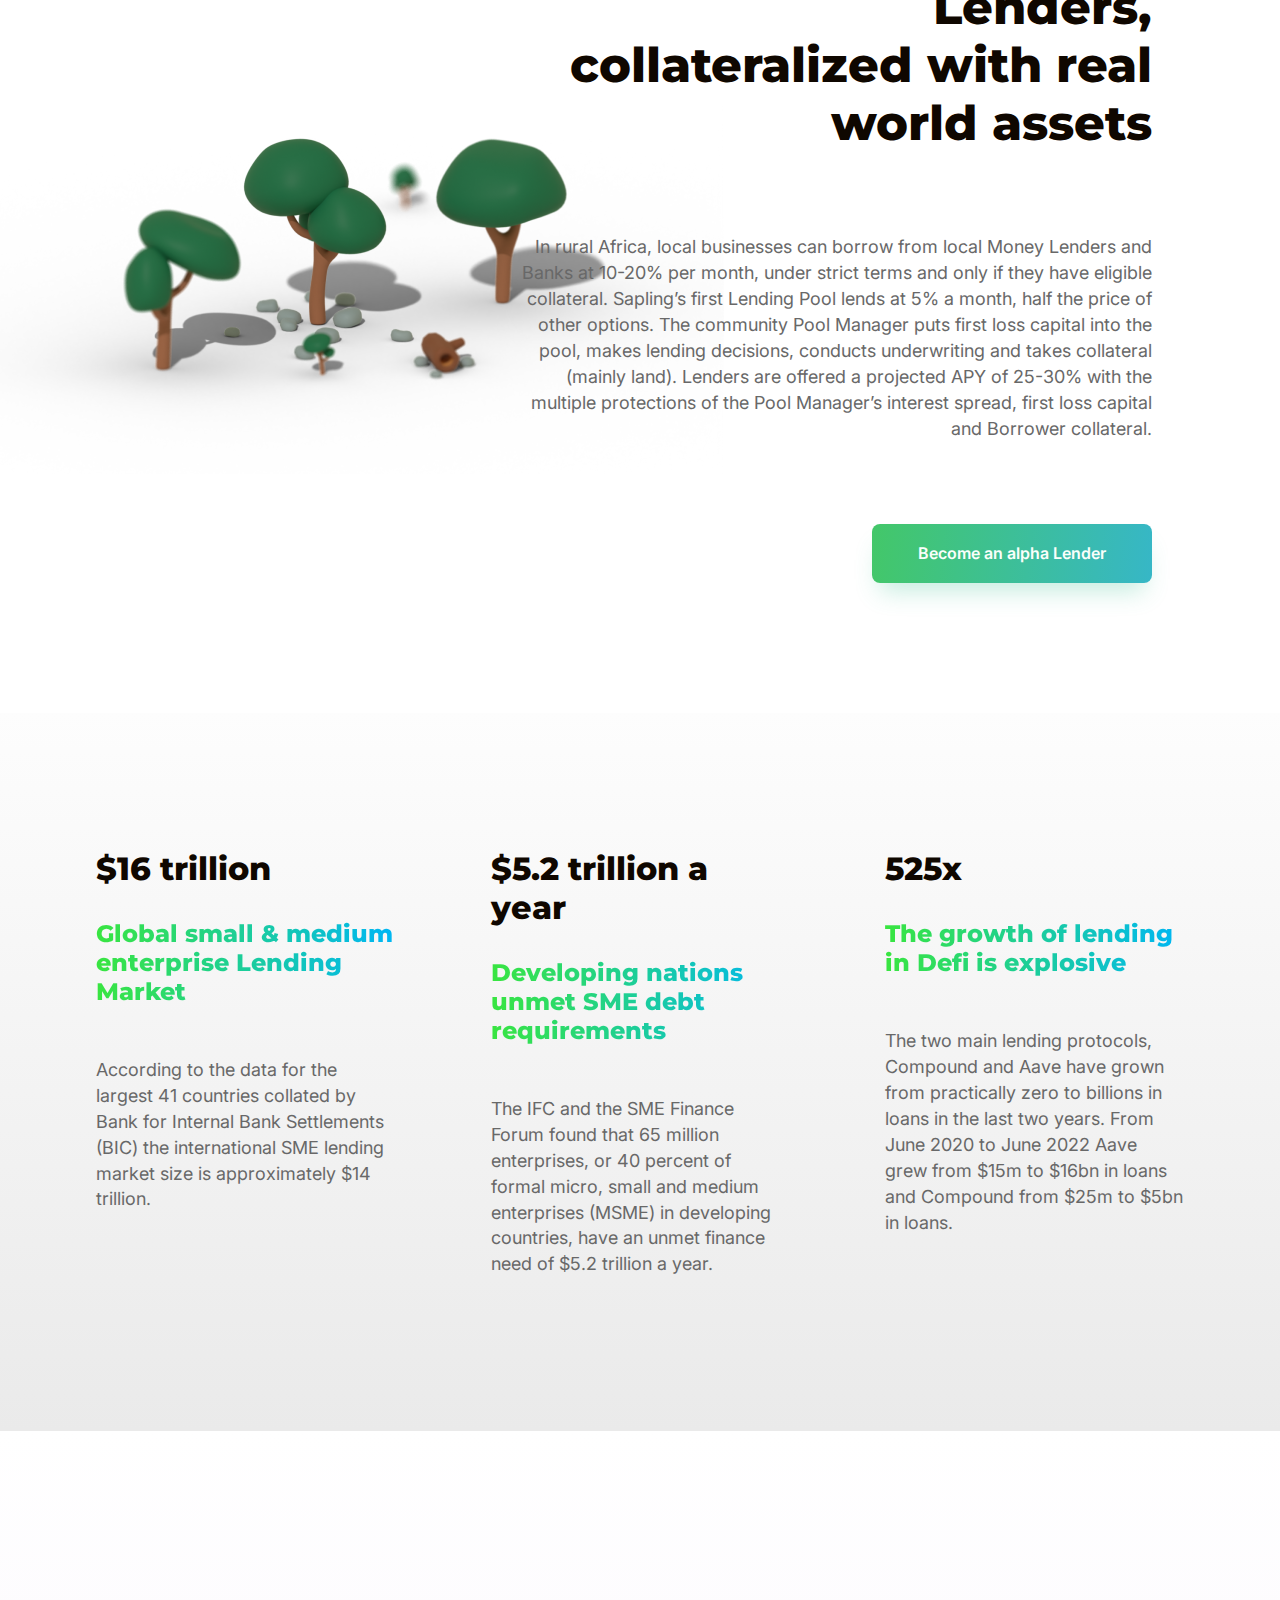
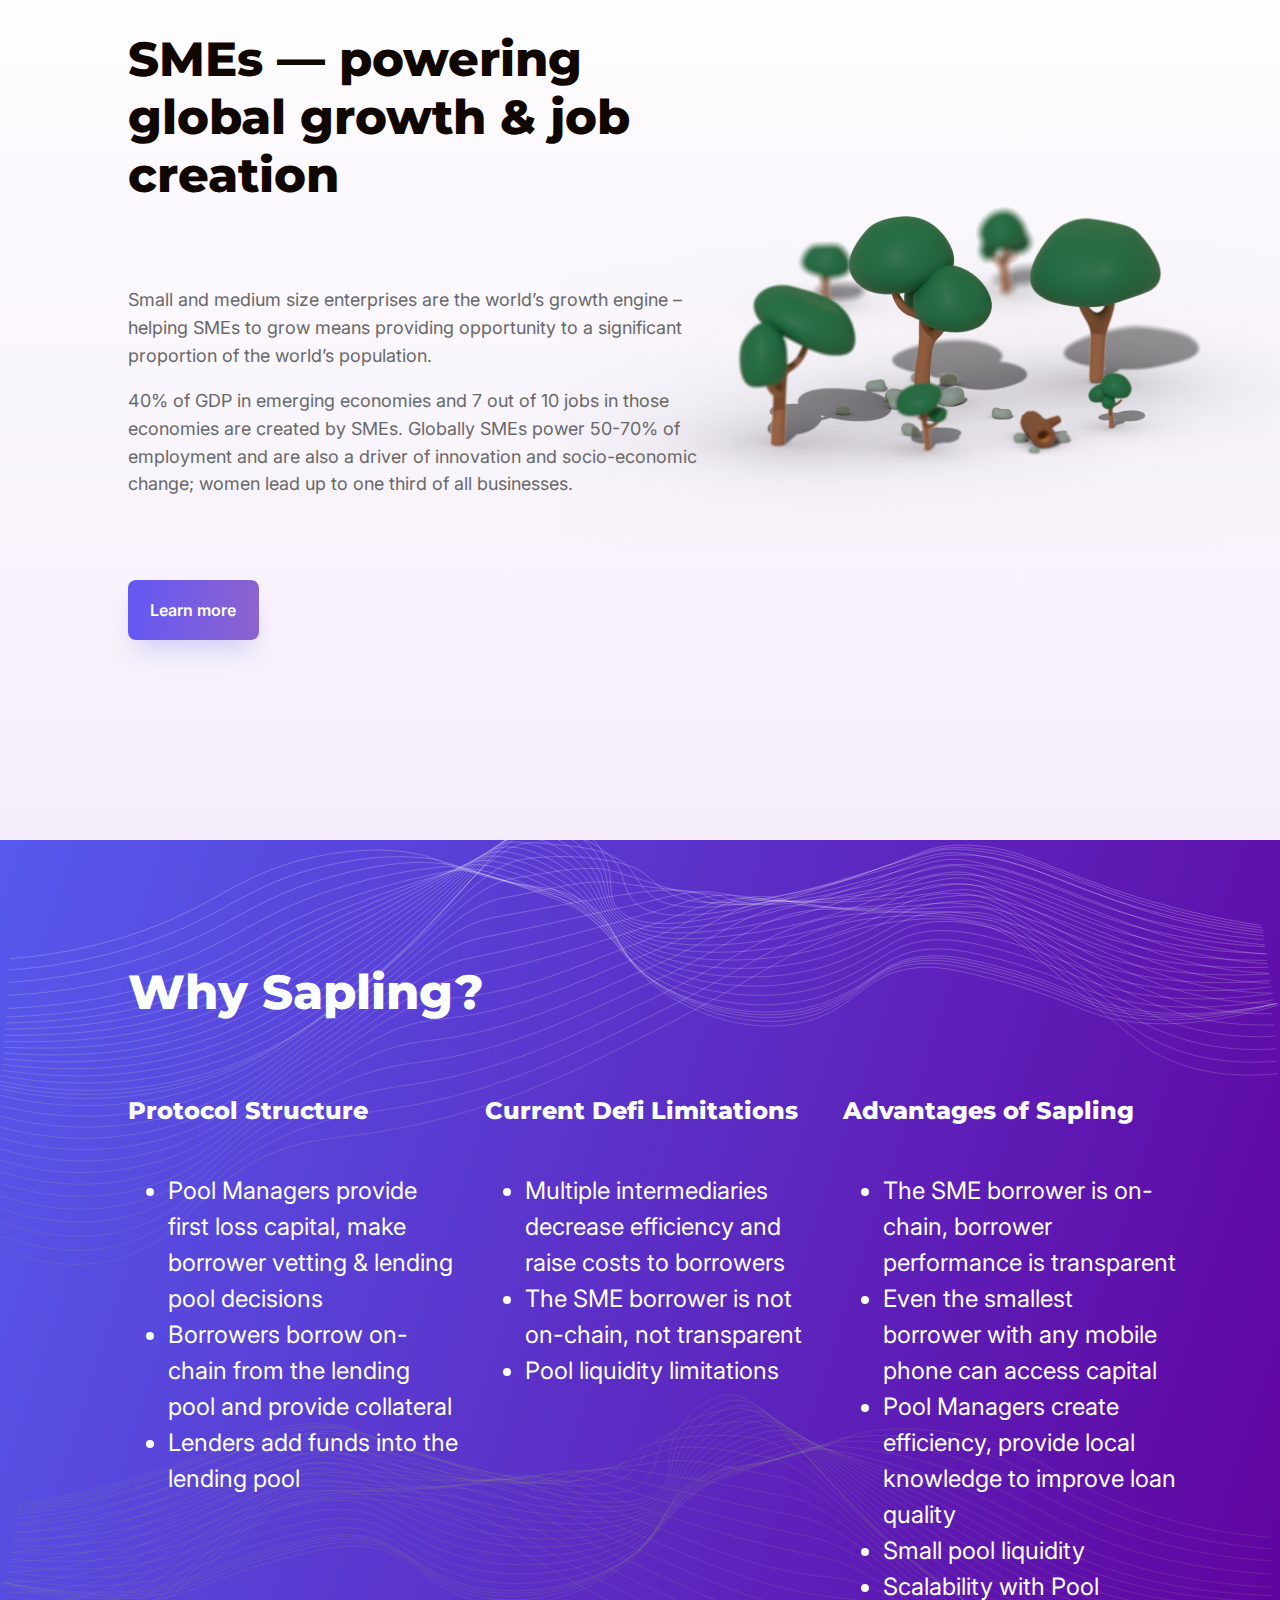
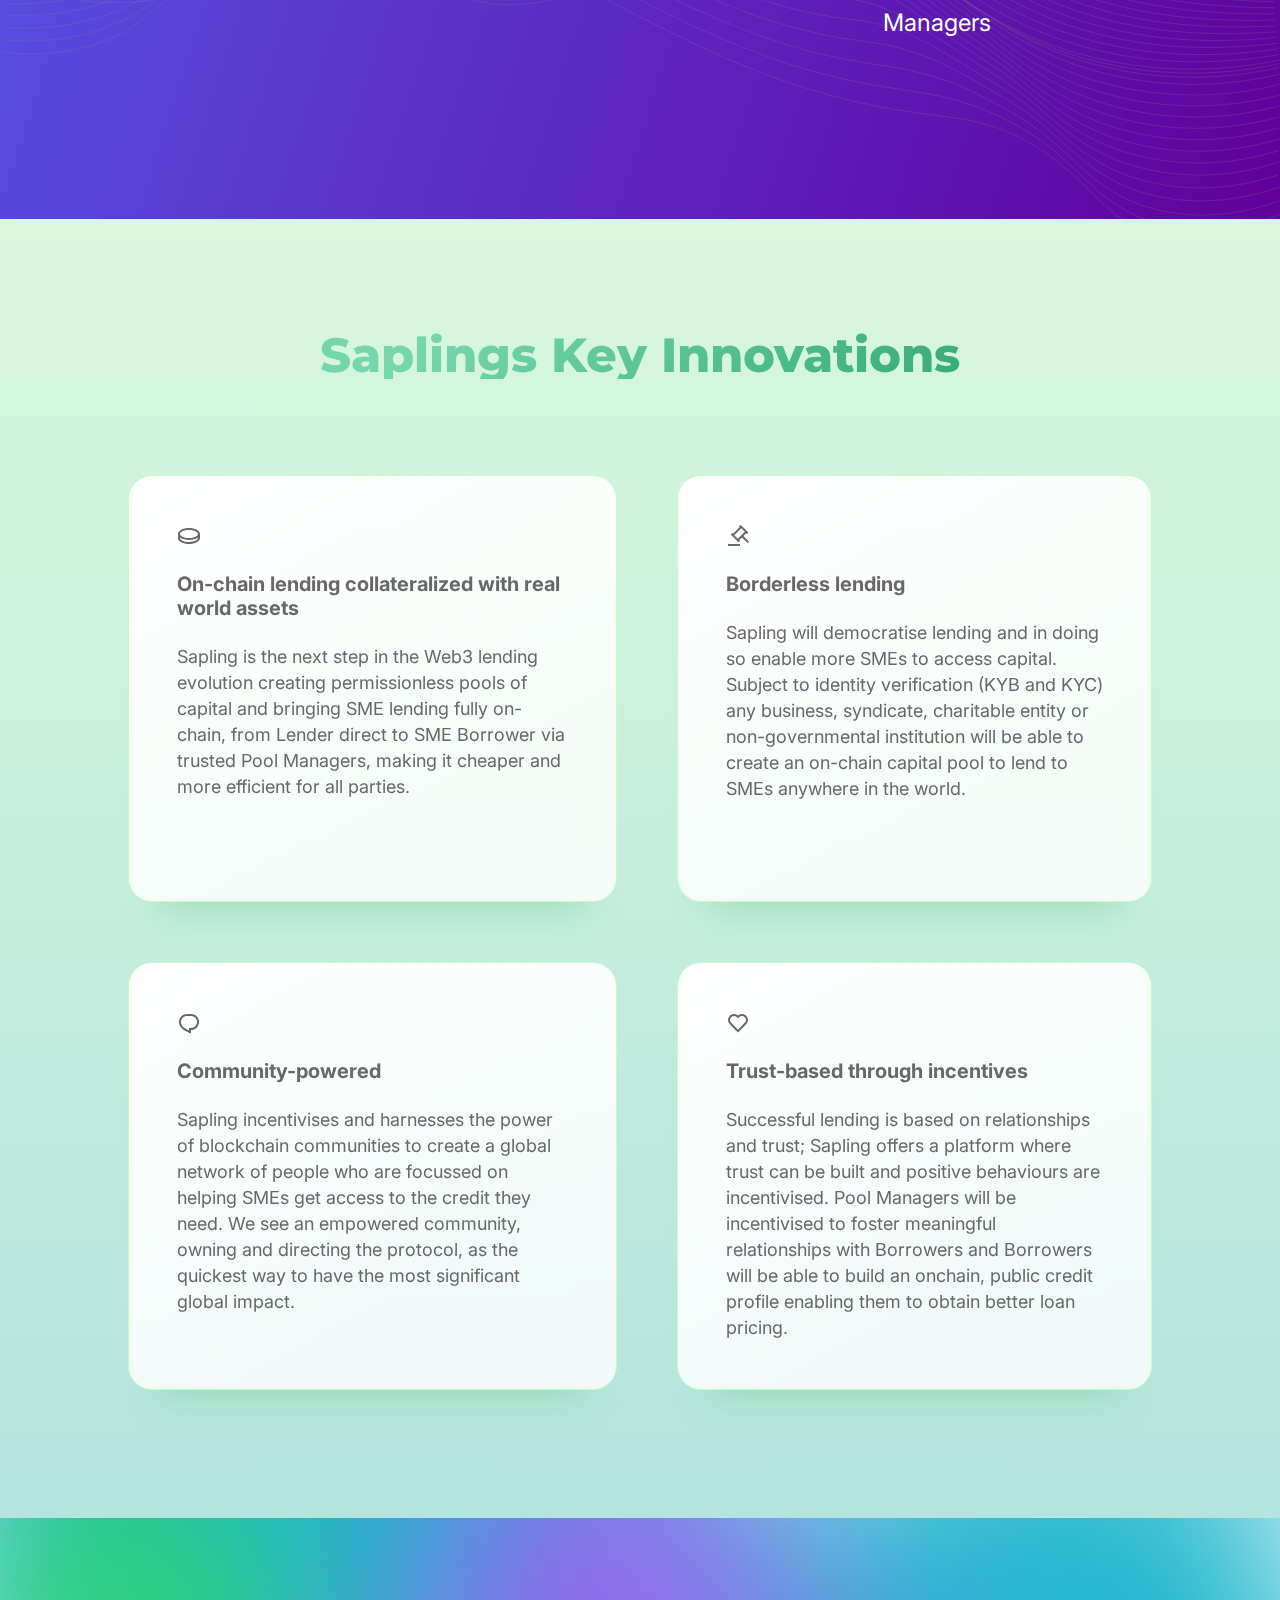
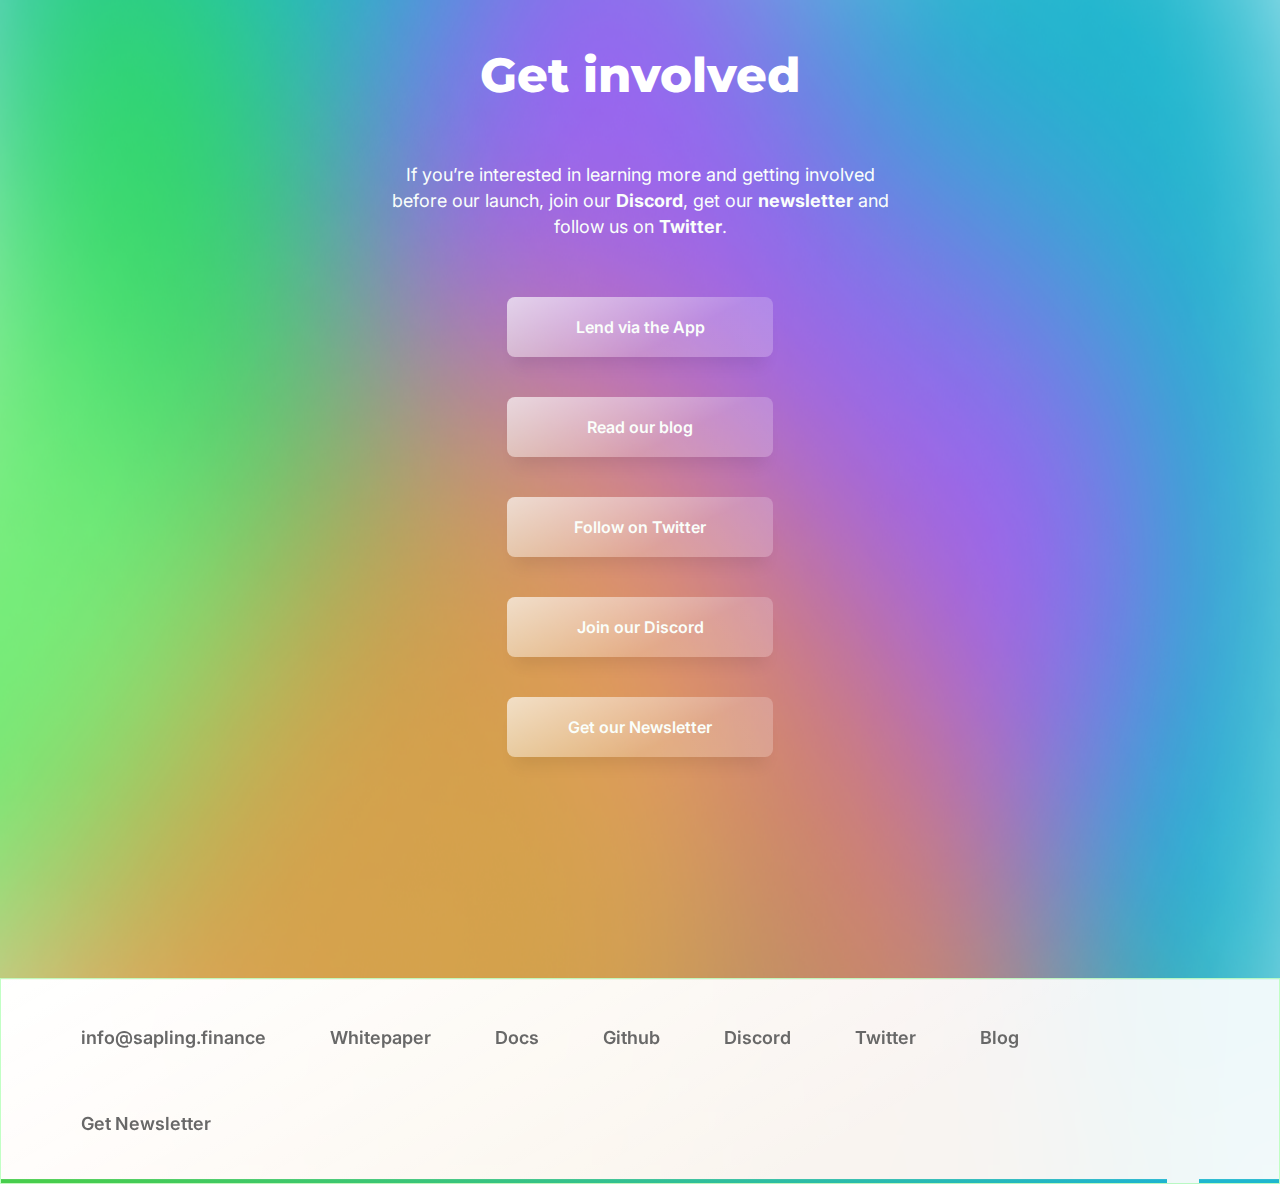
==== commit 951921df: "Update index.html" ====
--- a/index.html
+++ b/index.html
@@ -241,8 +241,10 @@
         <article>
             <div>
                 <h1>
-                    Lend to developing nation community banks.
-                    <br>Help development whilst earning a good return.
+                    
+                    Lend to help those in need.
+                
+                    <br>Whilst earning a fair return.
                 </h1>
                 <p>
                     Developing country SMEs drive economic growth but struggle to raise capital. Yet, investors 
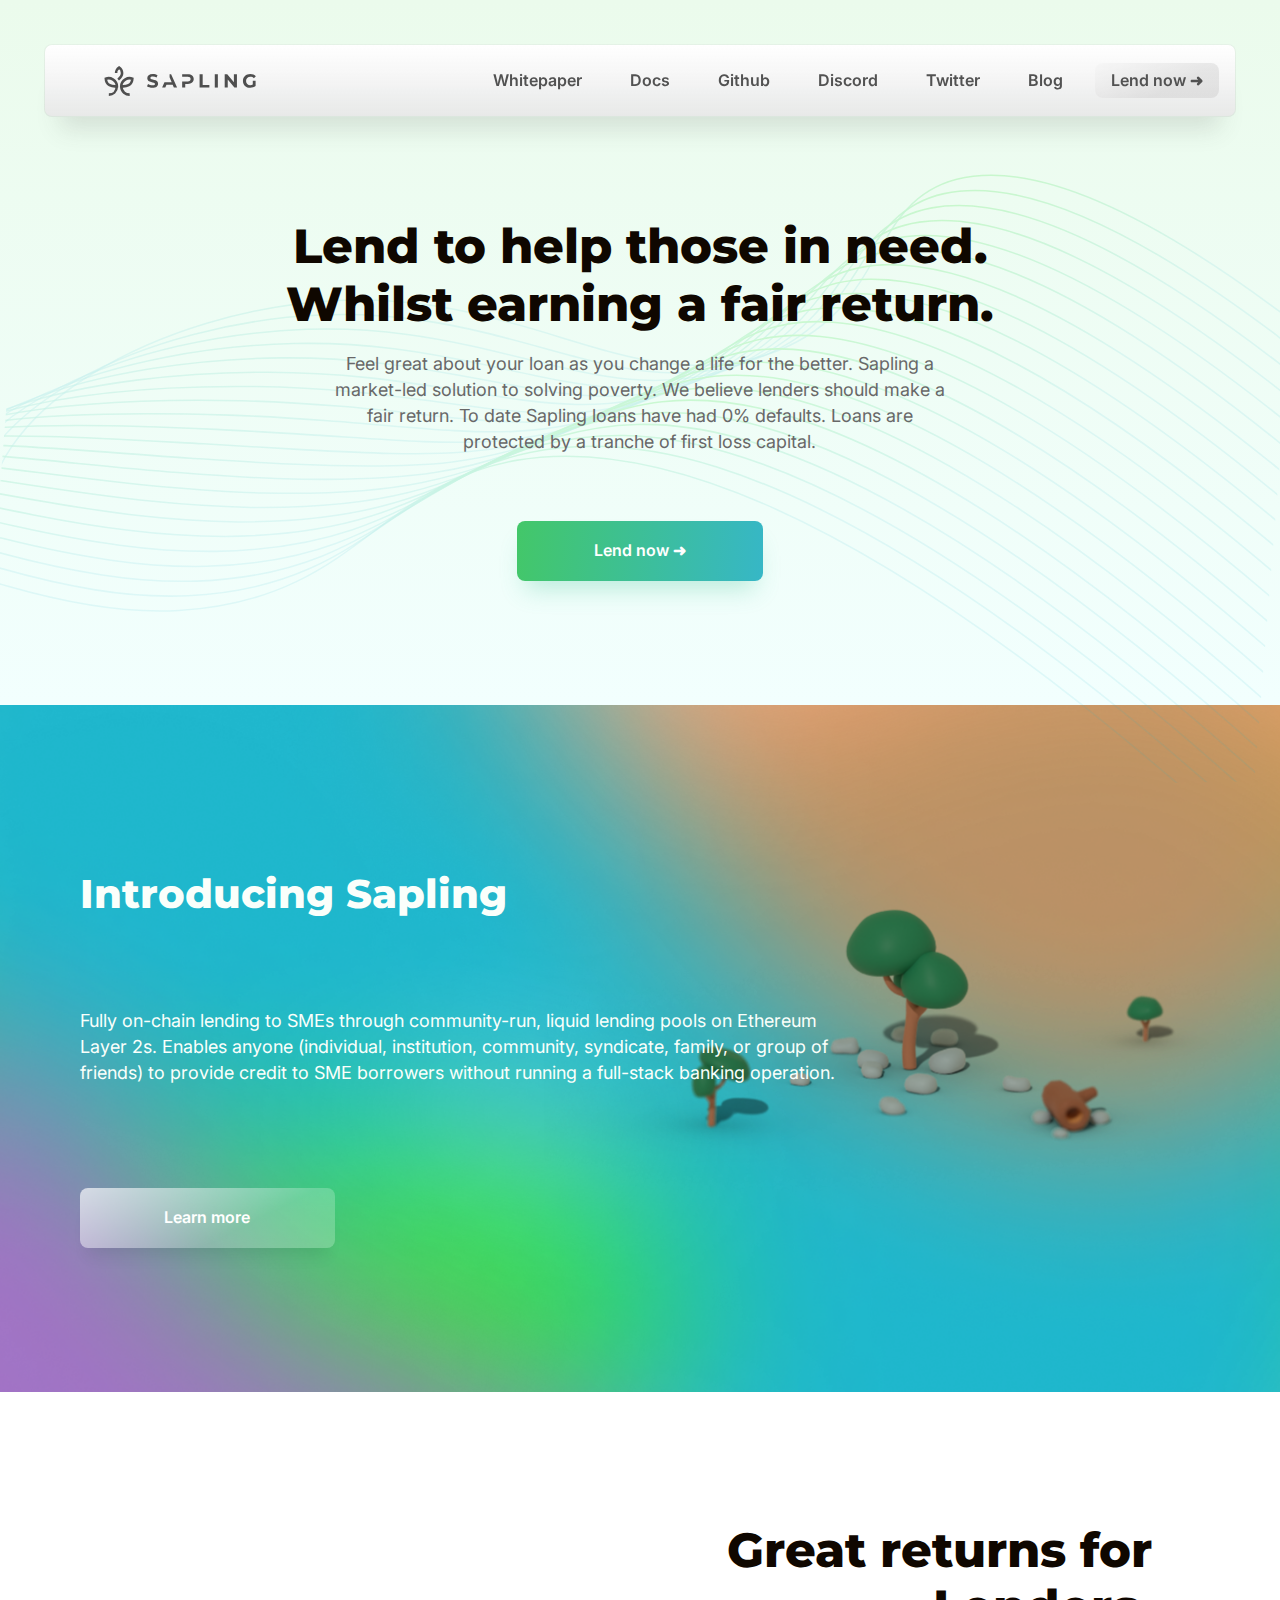
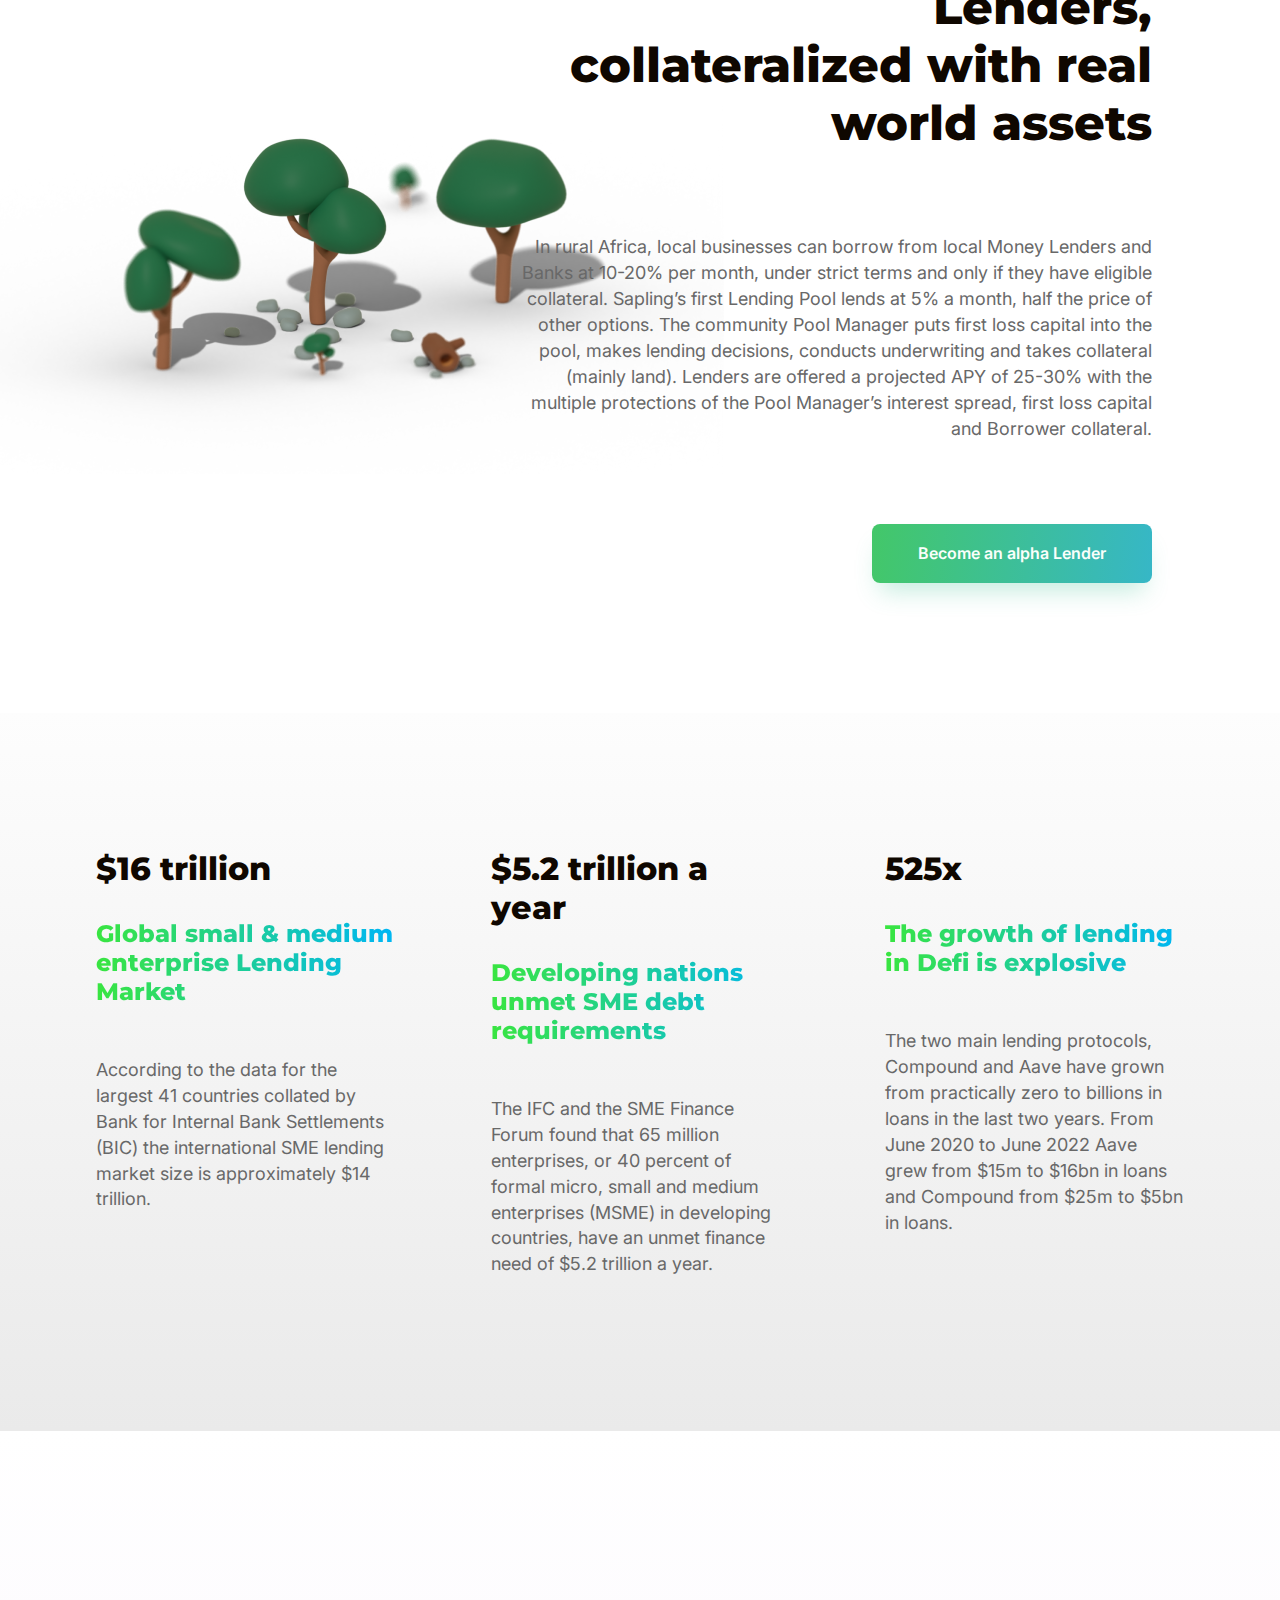
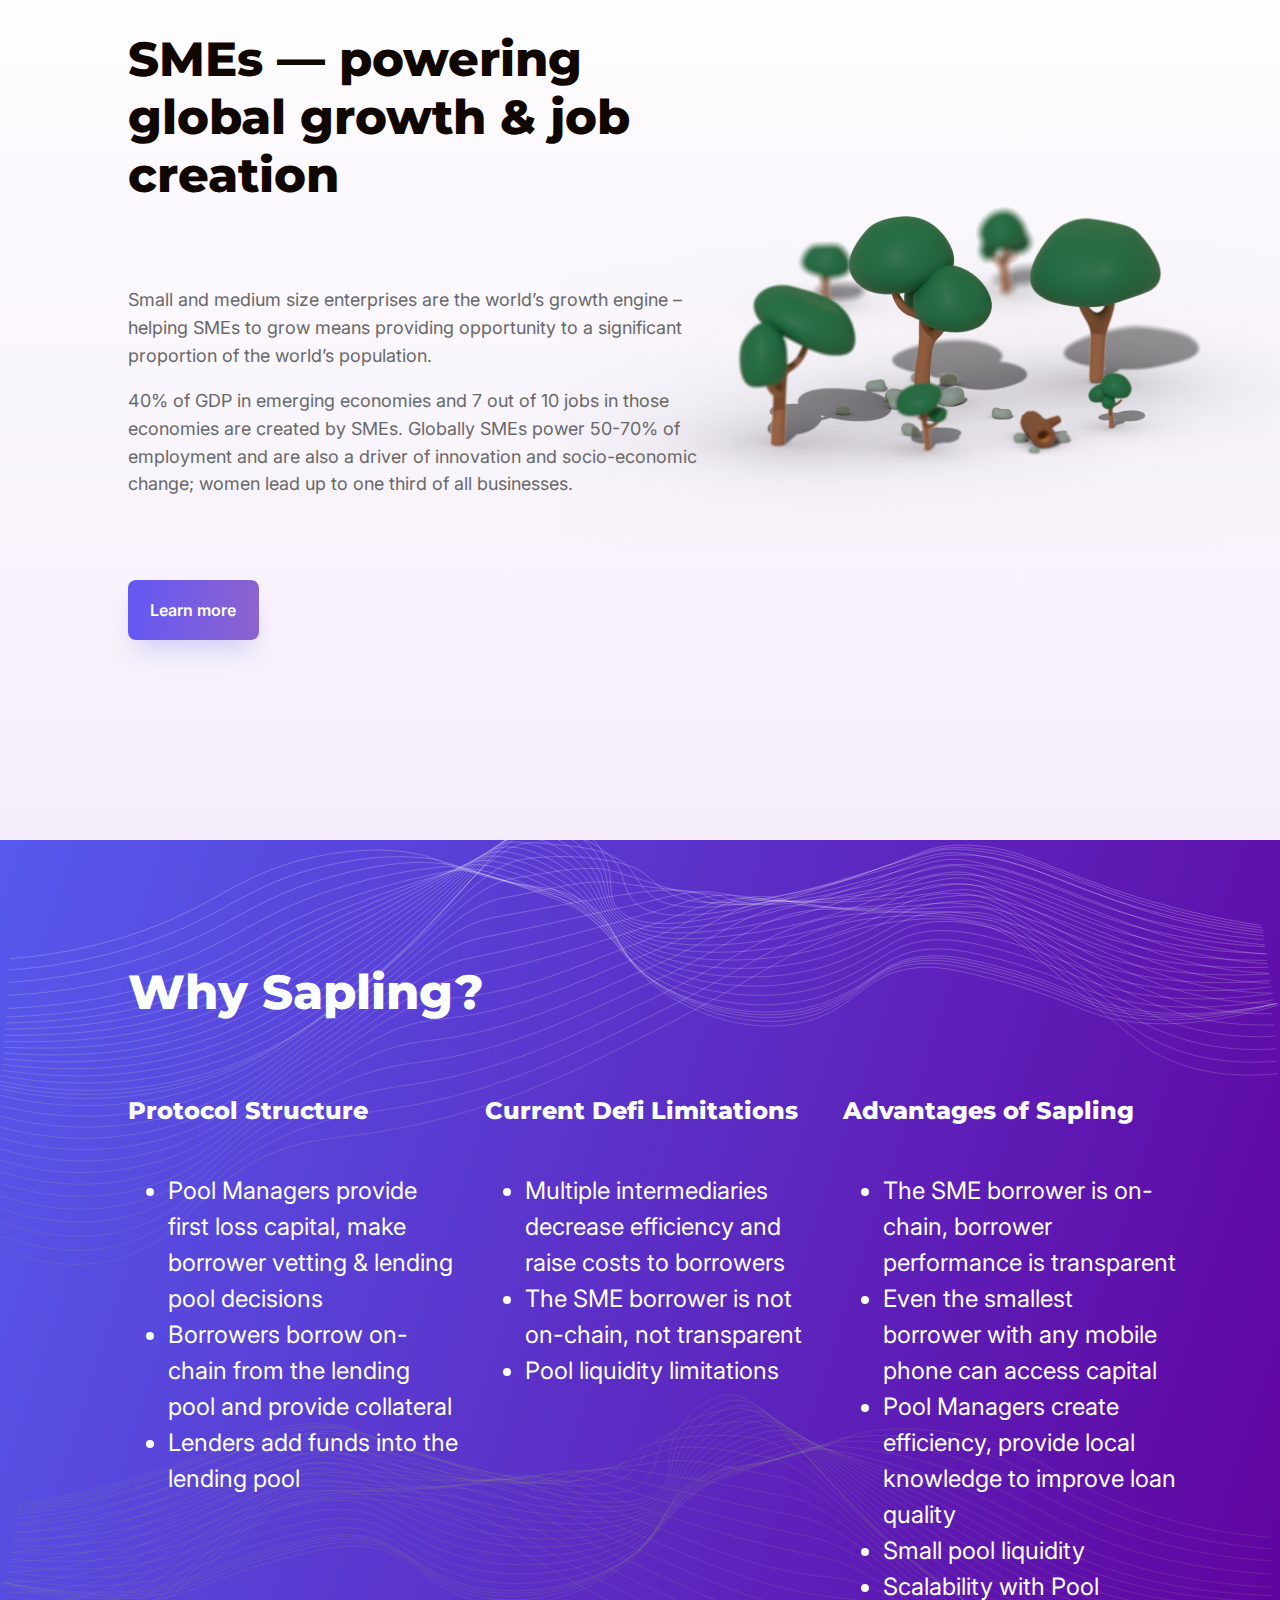
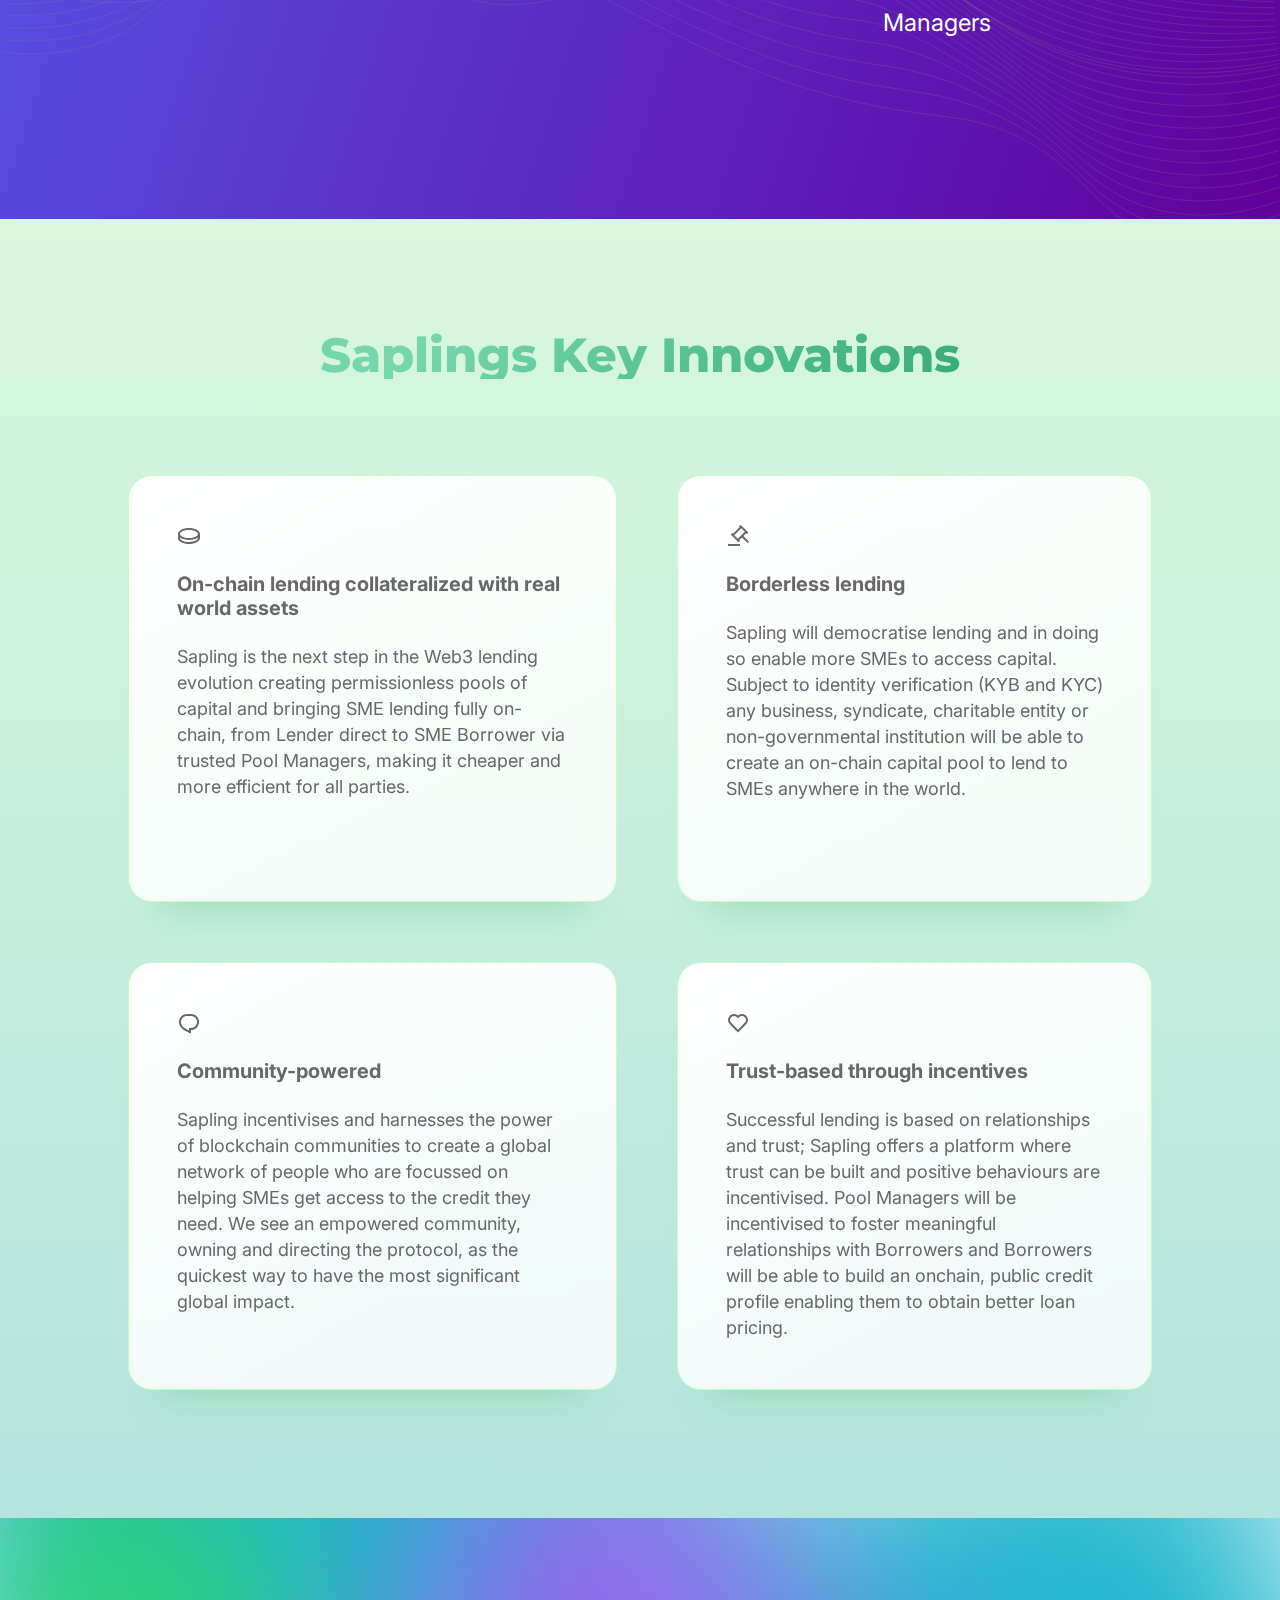
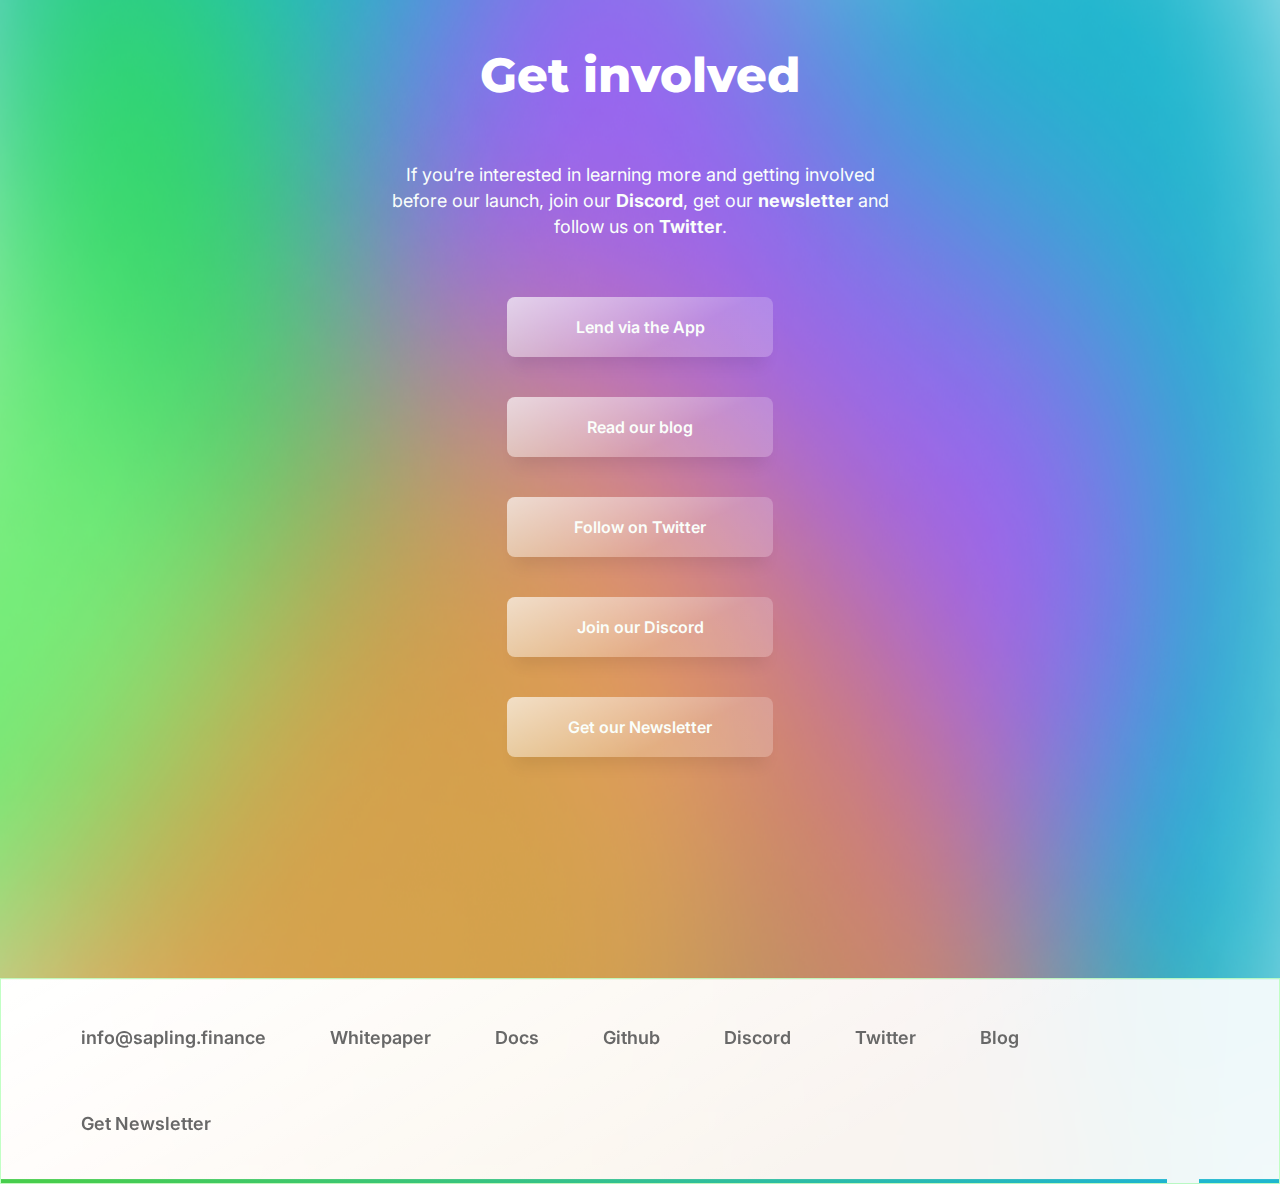
==== commit a0434935: "Update index.html" ====
--- a/index.html
+++ b/index.html
@@ -247,9 +247,11 @@
                     <br>Whilst earning a fair return.
                 </h1>
                 <p>
-                    Developing country SMEs drive economic growth but struggle to raise capital. Yet, investors 
-                    struggle to find stable and meaningful returns. Sapling is solving this sizeable funding gap 
-                    by providing lending to local community banks using Polygon, starting in Africa.
+                    Feel great about your loan as you change a life for the better. 
+                    Sapling a market-led solution to solving poverty. 
+                    We believe lenders should make a fair return. 
+                    To date Sapling loans have had 0% defaults. 
+                    Loans are protected by a tranche of first loss capital.
                 </p>
             </div>
             <div class="button-group">
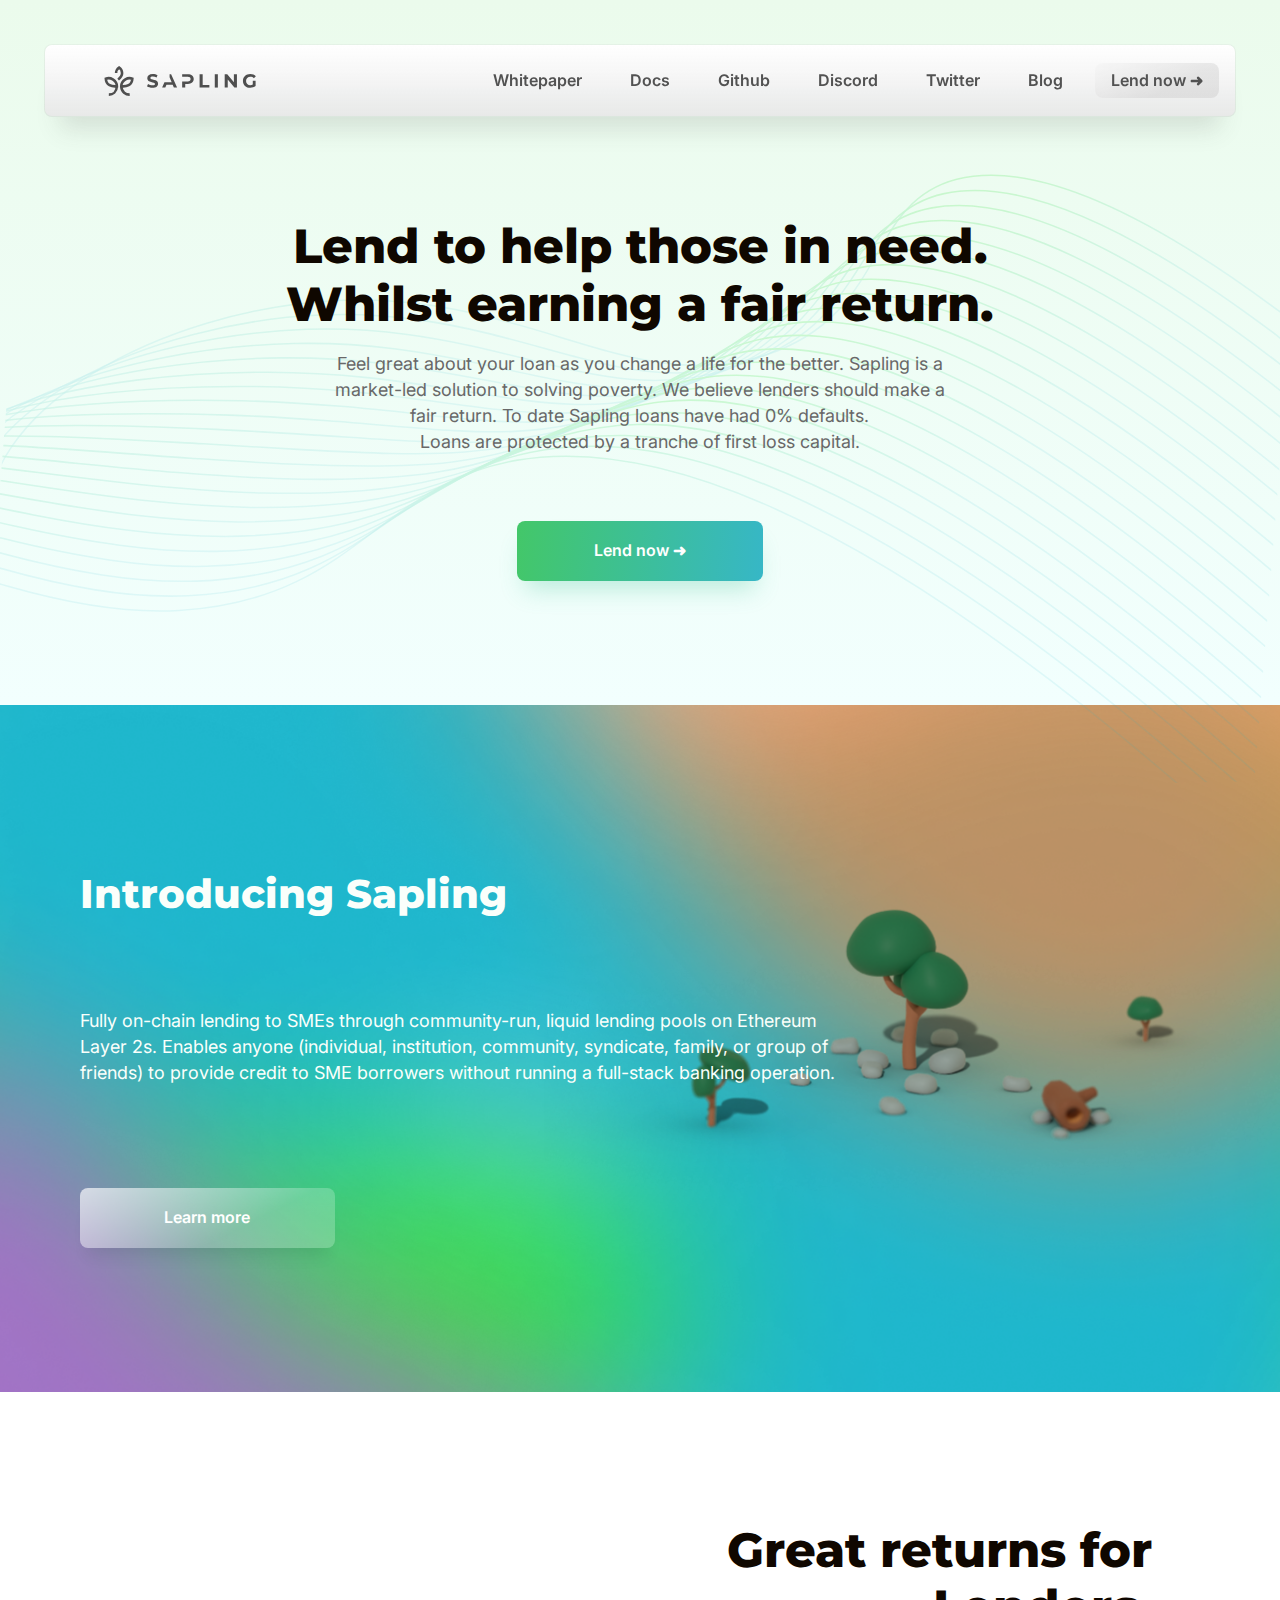
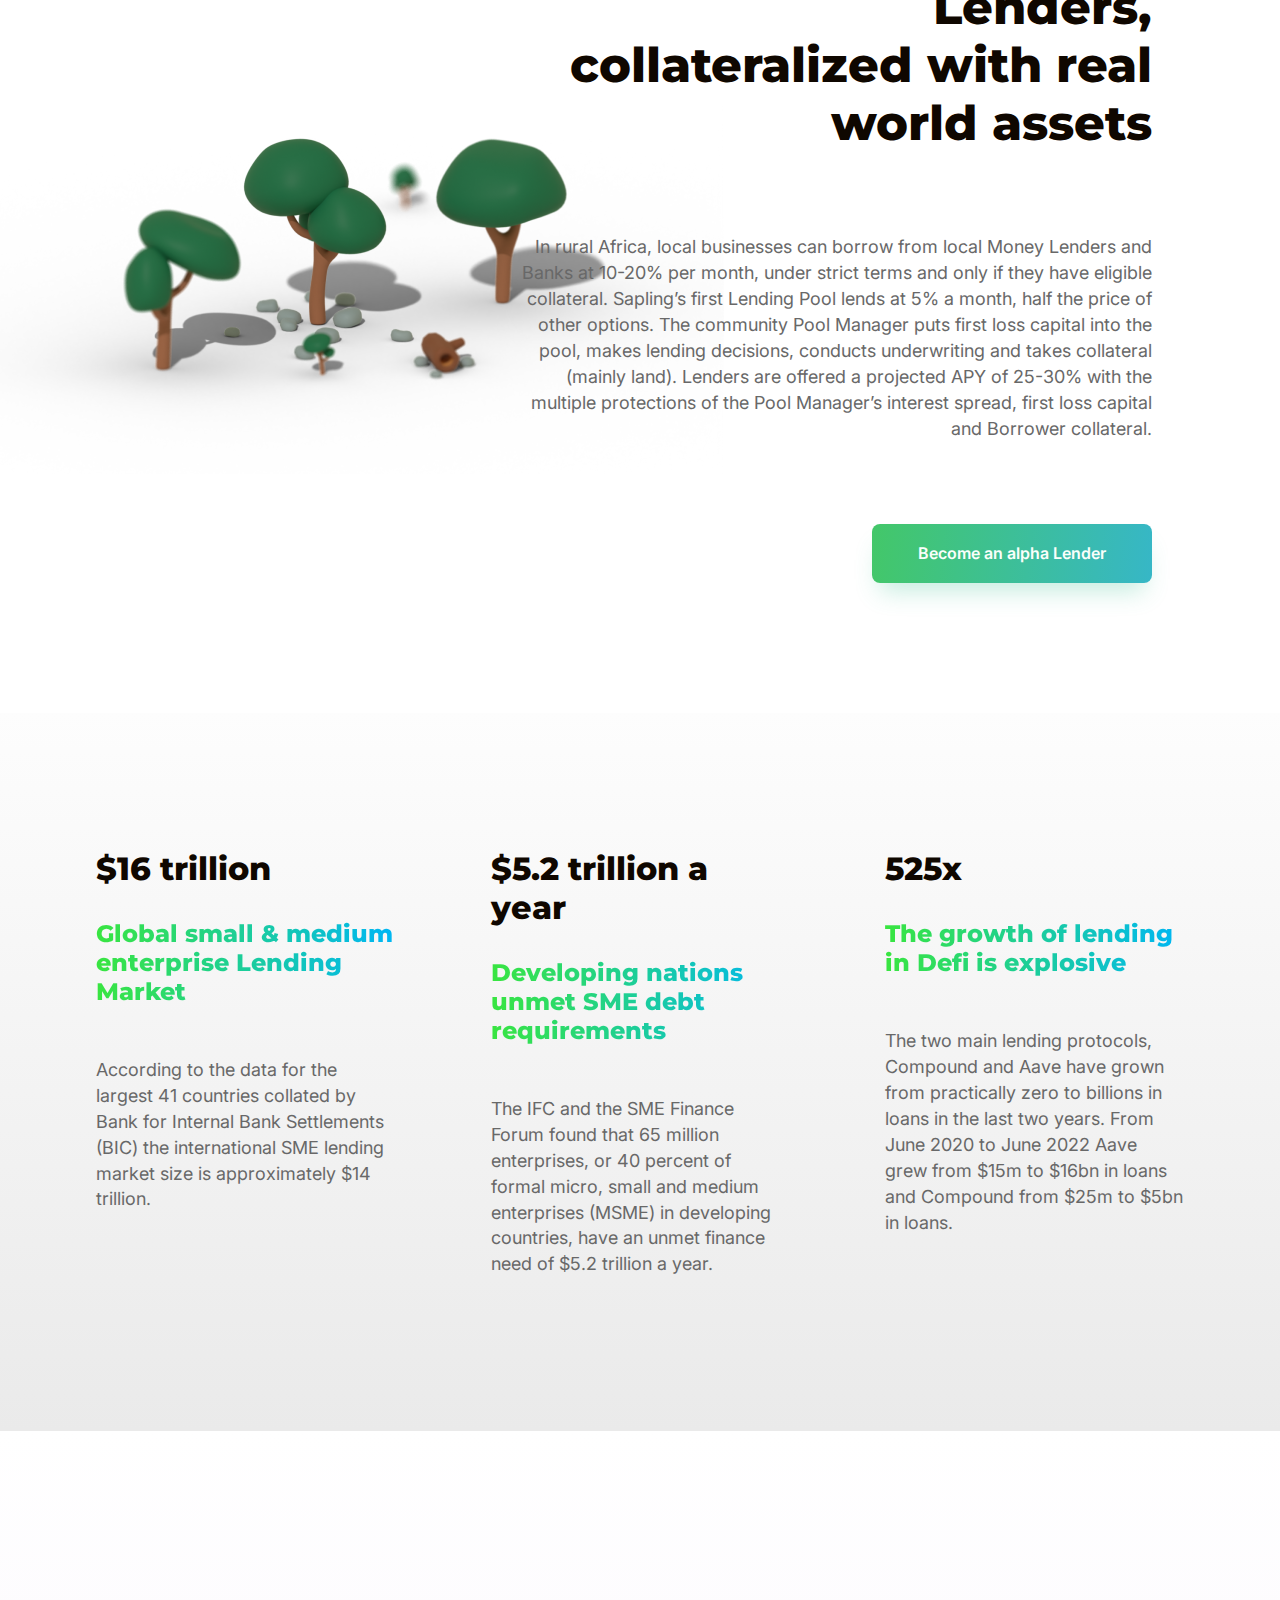
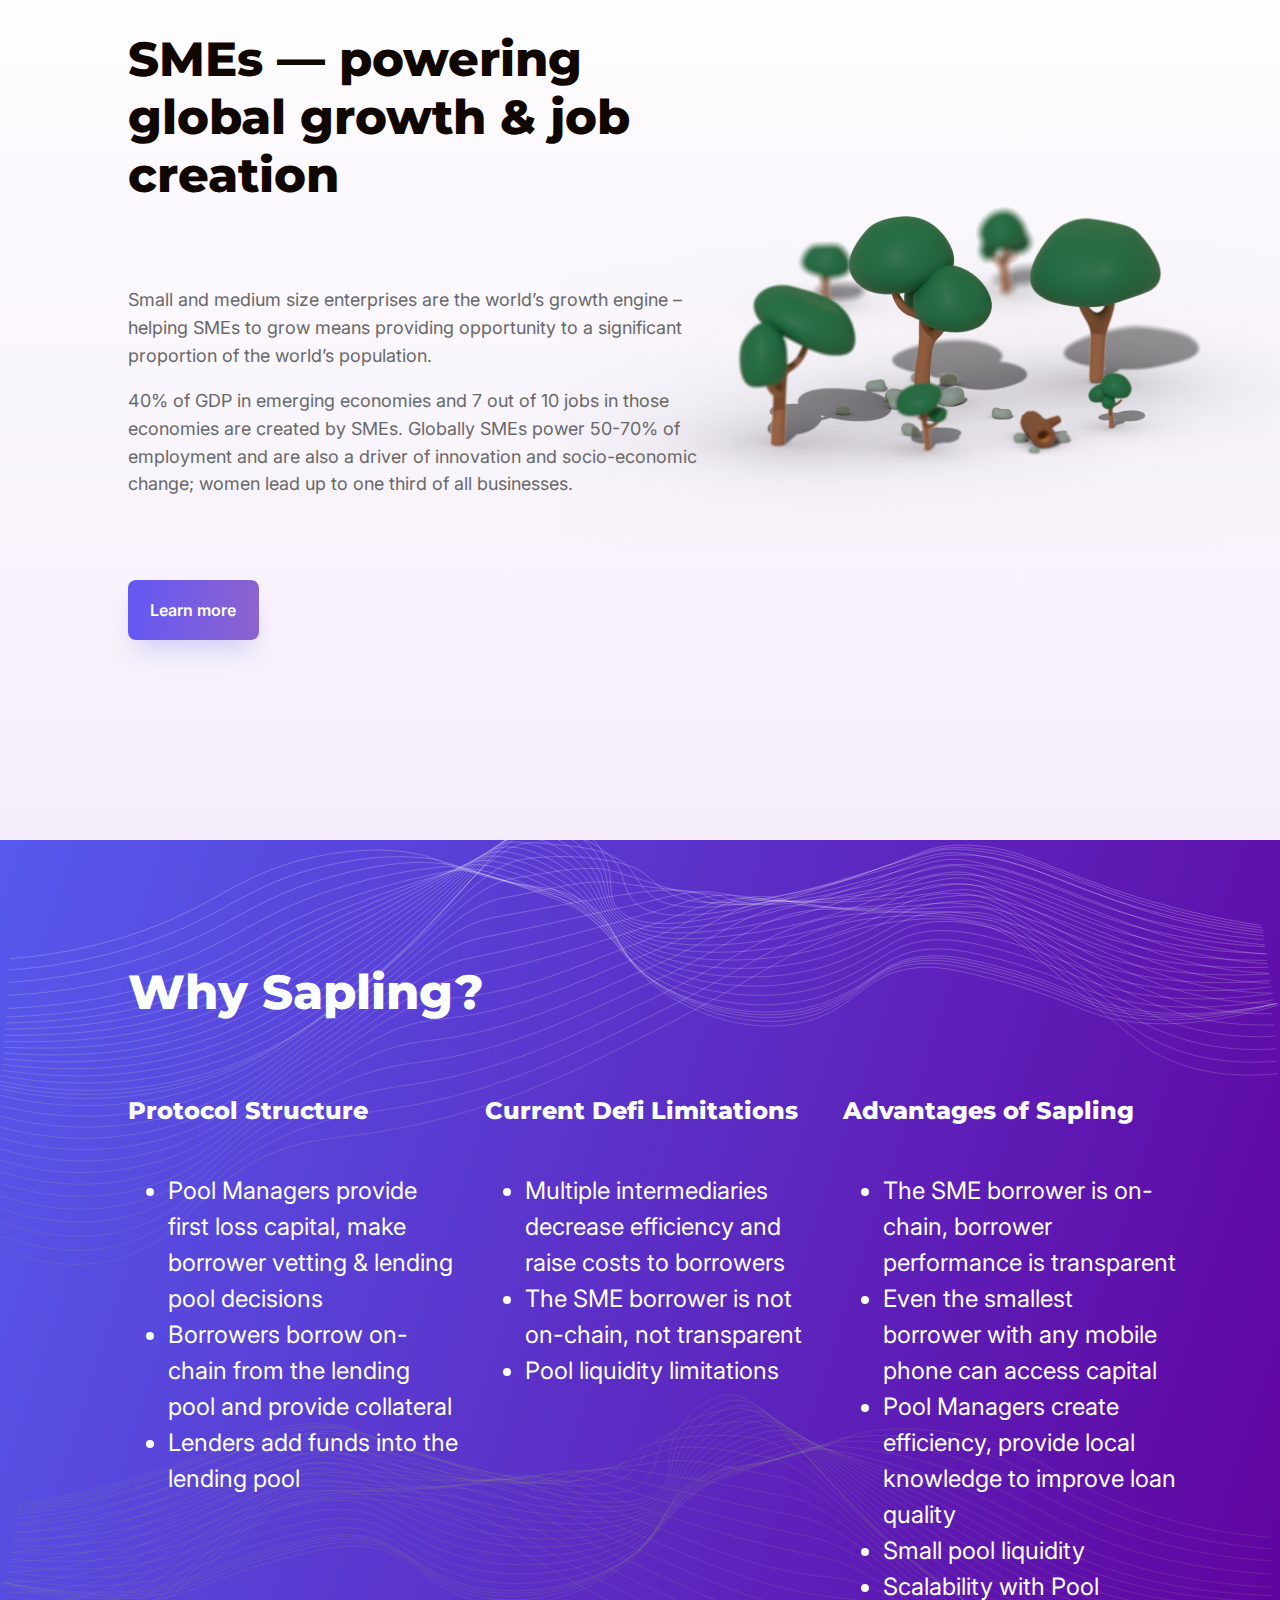
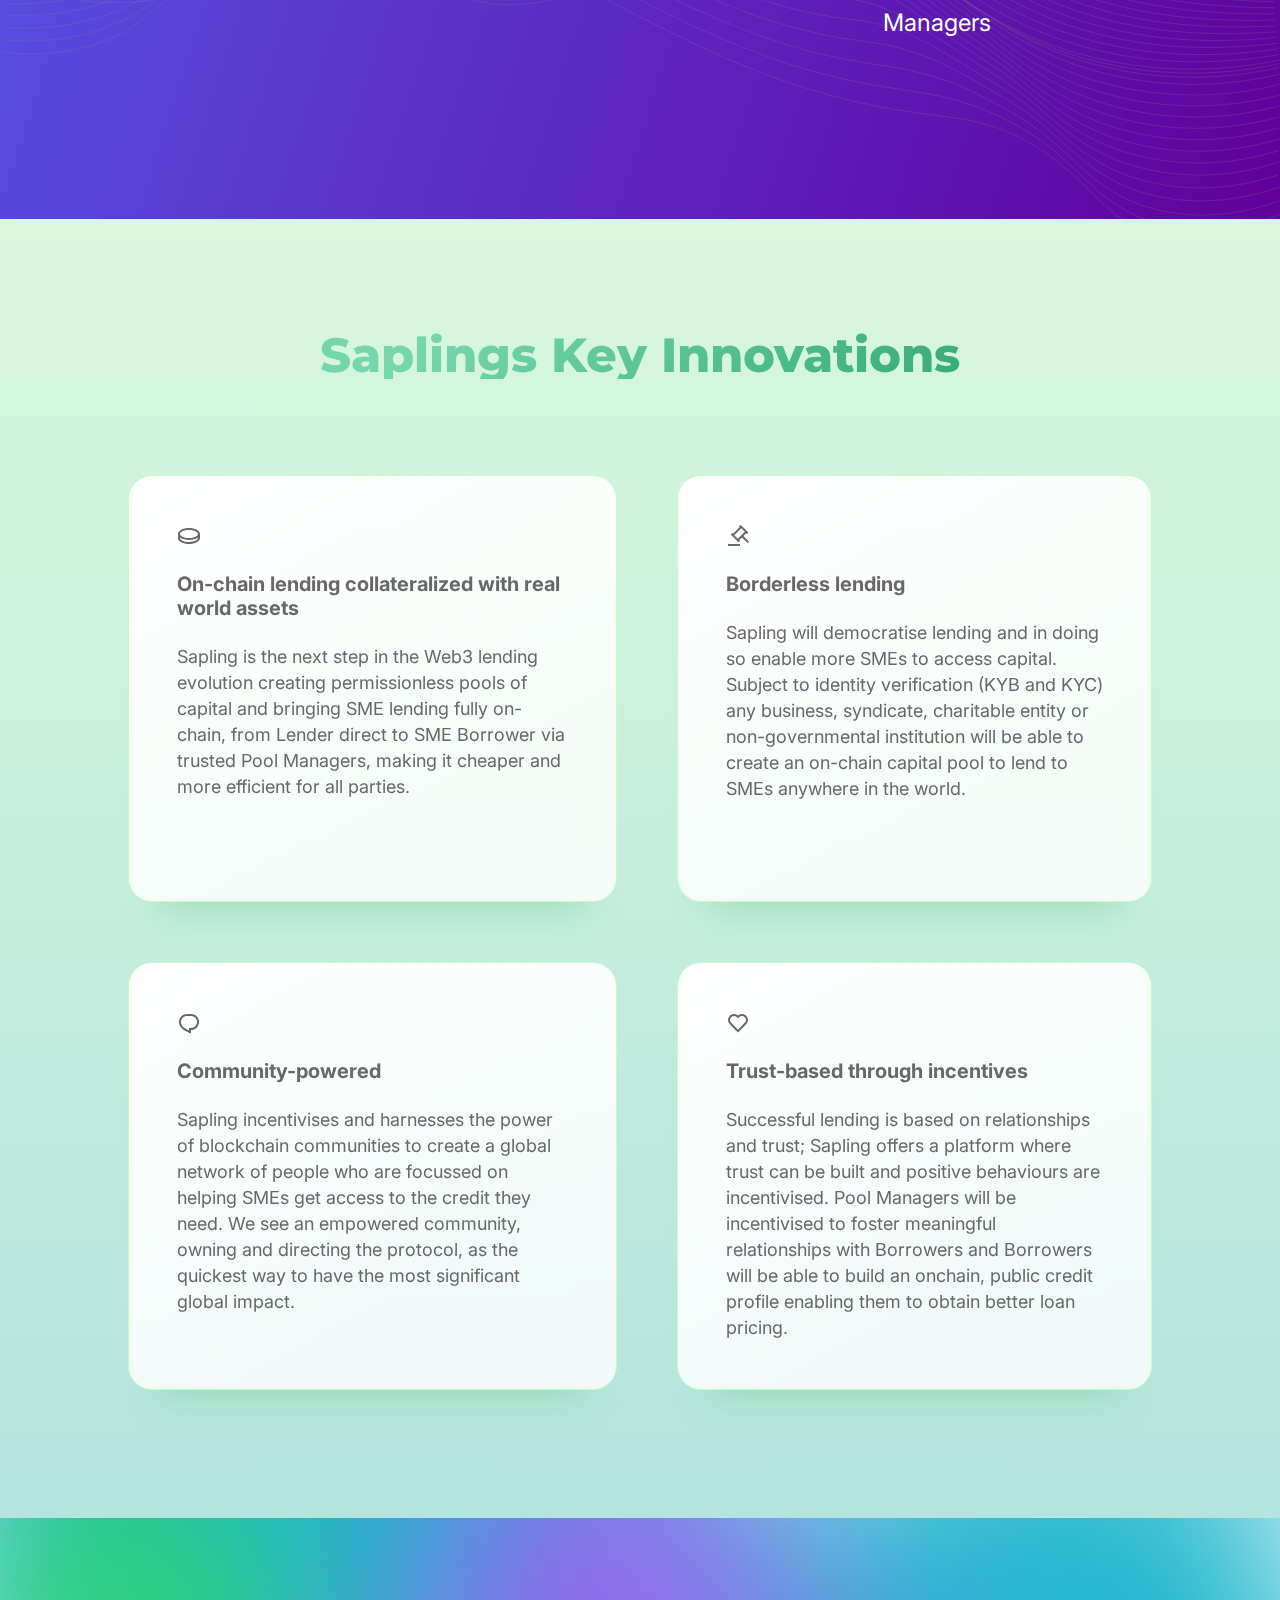
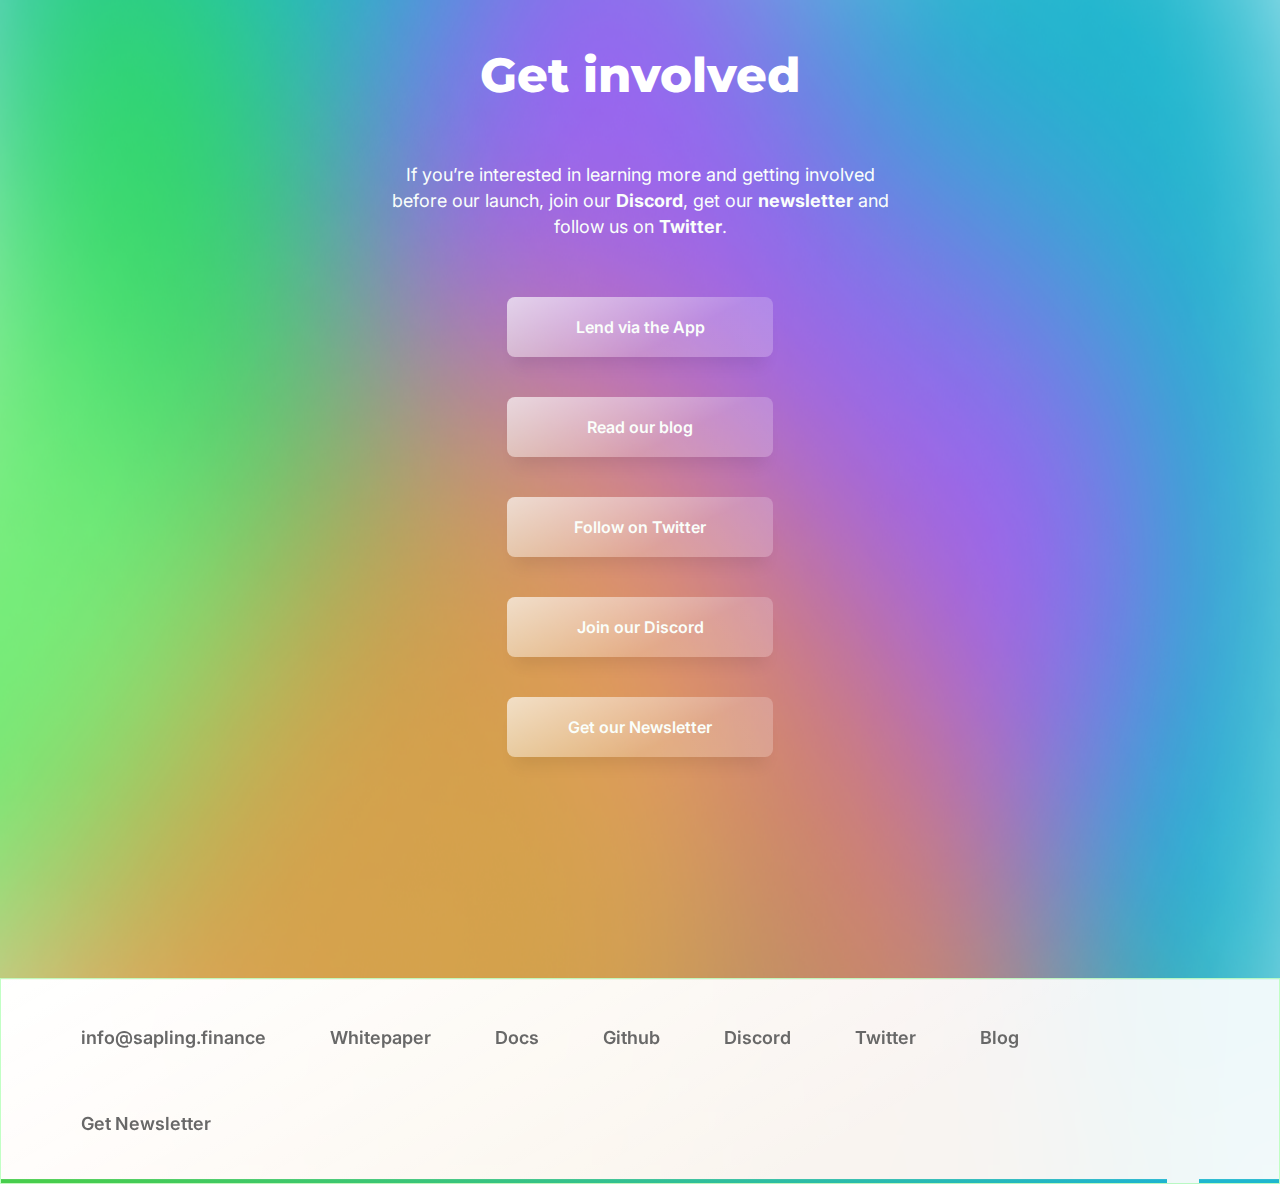
==== commit e1e55d64: "update twitter link" ====
--- a/index.html
+++ b/index.html
@@ -63,7 +63,7 @@
                 <a target="_blank" href="https://docs.sapling.finance/">Docs</a>
                 <a target="_blank" href="https://github.com/saplingteam">Github</a>
                 <a target="_blank" href="https://discord.gg/BPjRn2wn5F">Discord</a>
-                <a target="_blank" href="https://twitter.com/saplingdao">Twitter</a>
+                <a target="_blank" href="https://twitter.com/sapling_fi">Twitter</a>
                 <a target="_blank" href="https://medium.com/saplingteam">Blog</a>
                 <a class="icon-button app-button" target="_blank" href="https://app.sapling.finance">
                     <!-- <svg width="24" height="25" viewBox="0 0 24 25" fill="none" xmlns="http://www.w3.org/2000/svg">
@@ -80,7 +80,7 @@
             <a target="_blank" href="https://docs.sapling.finance/">Docs</a>
             <a target="_blank" href="https://github.com/saplingteam">Github</a>
             <a target="_blank" href="https://discord.gg/BPjRn2wn5F">Discord</a>
-            <a target="_blank" href="https://twitter.com/saplingdao">Twitter</a>
+            <a target="_blank" href="https://twitter.com/sapling_fi">Twitter</a>
             <a target="_blank" href="https://medium.com/saplingteam">Blog</a>
             <a class="icon-button app-button" target="_blank" href="https://app.sapling.finance">
                 <!-- <svg width="24" height="25" viewBox="0 0 24 25" fill="none" xmlns="http://www.w3.org/2000/svg">
@@ -248,9 +248,9 @@
                 </h1>
                 <p>
                     Feel great about your loan as you change a life for the better. 
-                    Sapling a market-led solution to solving poverty. 
+                    Sapling is a market-led solution to solving poverty. 
                     We believe lenders should make a fair return. 
-                    To date Sapling loans have had 0% defaults. 
+                    To date Sapling loans have had 0% defaults. <br>
                     Loans are protected by a tranche of first loss capital.
                 </p>
             </div>
@@ -479,11 +479,11 @@
                 If you’re interested in learning more and getting involved before our launch, join our 
                 <a target="_blank" href="https://discord.gg/BPjRn2wn5F"><strong>Discord</strong></a>, get our 
                 <a target="_blank" href="https://plcw7zwnspa.typeform.com/to/Bj566UDb"><strong>newsletter</strong></a> and follow 
-                us on <a target="_blank" href="https://twitter.com/saplingdao"><strong>Twitter</strong></a>.
+                us on <a target="_blank" href="https://twitter.com/sapling_fi"><strong>Twitter</strong></a>.
             </p>
             <a target="_blank" href="https://app.sapling.finance">Lend via the App</a>
             <a target="_blank" href="https://medium.com/saplingteam">Read our blog</a>
-            <a target="_blank" href="https://twitter.com/saplingdao">Follow on Twitter</a>
+            <a target="_blank" href="https://twitter.com/sapling_fi">Follow on Twitter</a>
             <a target="_blank" href="https://discord.gg/BPjRn2wn5F">Join our Discord</a>
             <a target="_blank" href="https://plcw7zwnspa.typeform.com/to/Bj566UDb">Get our Newsletter</a>
         </article>
@@ -496,7 +496,7 @@
             <a target="_blank" href="https://docs.sapling.finance/">Docs</a>
             <a target="_blank" href="https://github.com/saplingteam">Github</a>
             <a target="_blank" href="https://discord.gg/BPjRn2wn5F">Discord</a>
-            <a target="_blank" href="https://twitter.com/saplingdao">Twitter</a>
+            <a target="_blank" href="https://twitter.com/sapling_fi">Twitter</a>
             <a target="_blank" href="https://medium.com/saplingteam">Blog</a>
             <a target="_blank" href="https://plcw7zwnspa.typeform.com/to/Bj566UDb">Get Newsletter</a>
         </div>
